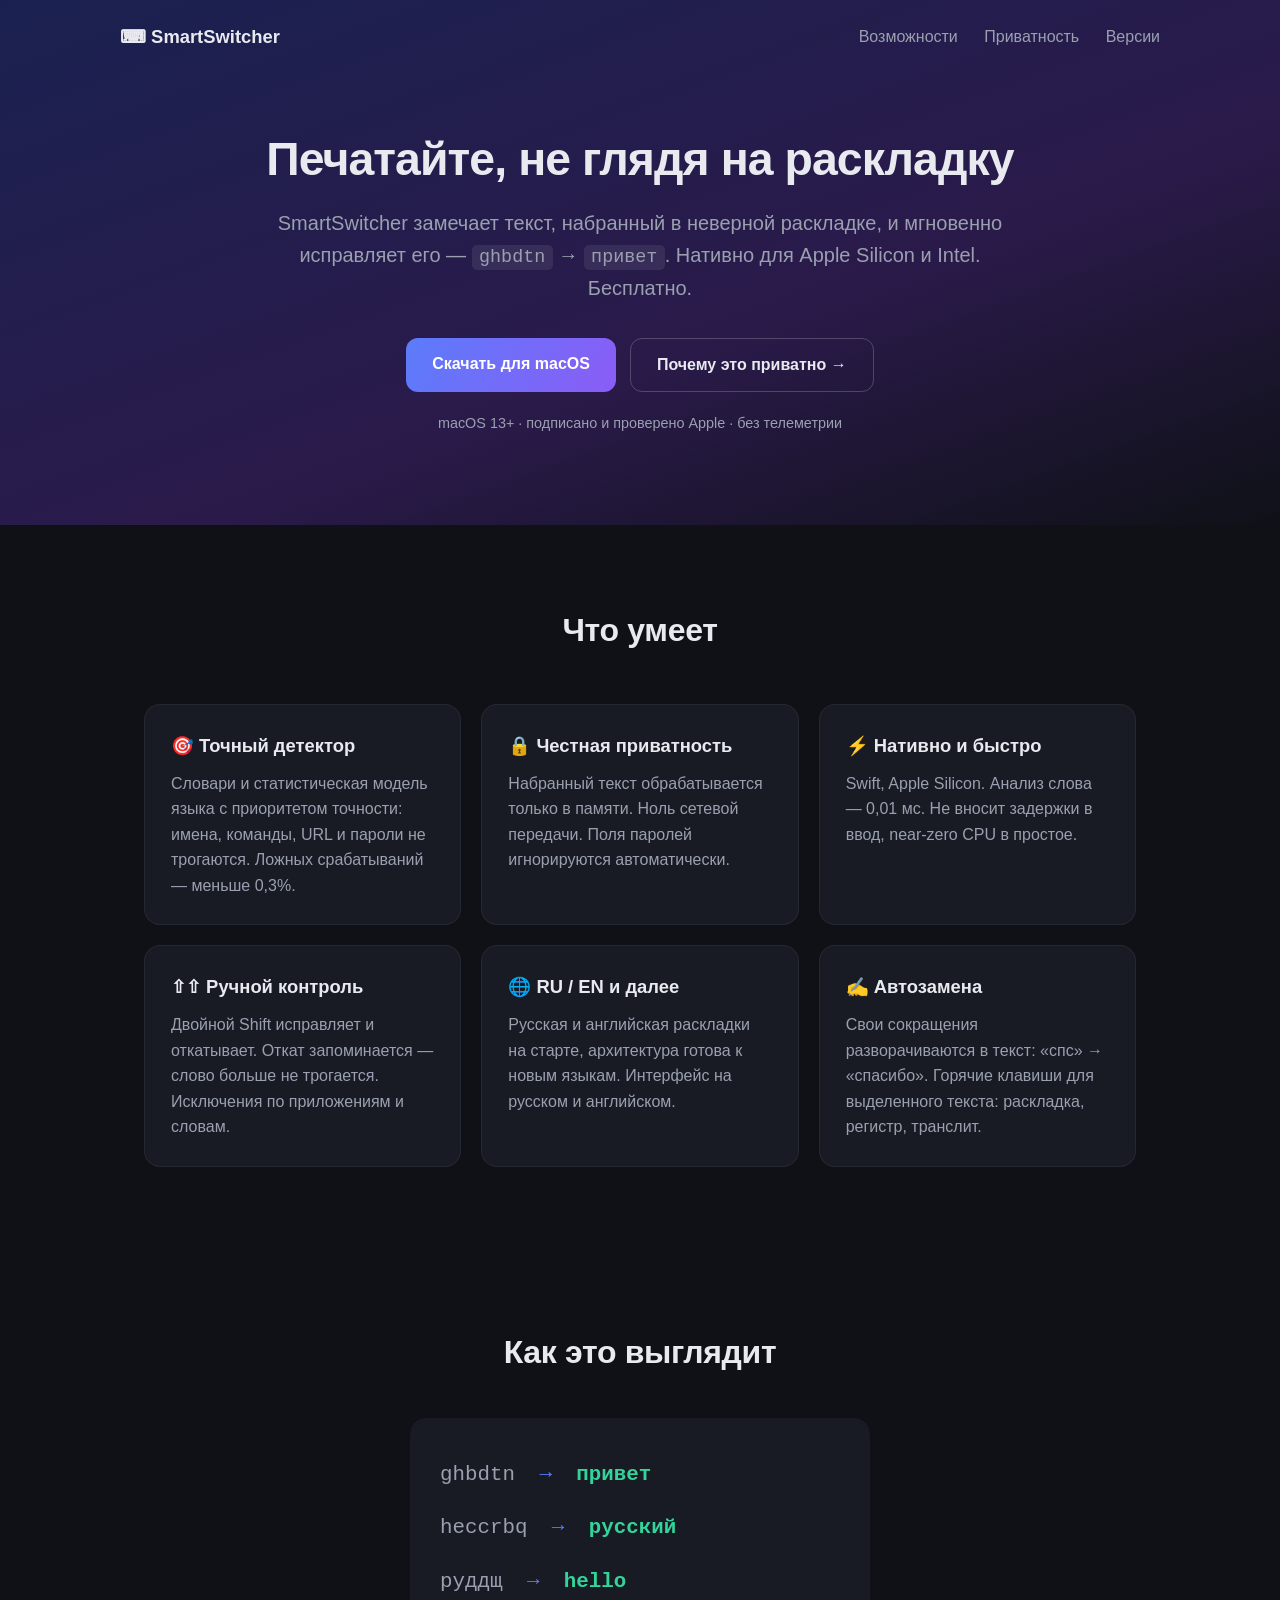
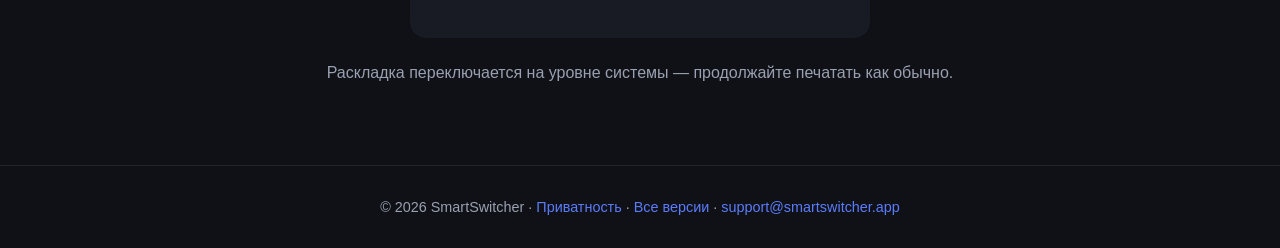
==== index.html @ c591fbb6 "Сайт и описание Co-Authored-By: Claude Opus 5.5 (1M context) <noreply@anthropic.com>" ====
<!DOCTYPE html>
<html lang="ru">
<head>
<meta charset="UTF-8">
<meta name="viewport" content="width=device-width, initial-scale=1.0">
<title>SmartSwitcher — умное переключение раскладки для macOS</title>
<meta name="description" content="Нативный аналог Punto Switcher для macOS. Автоматически исправляет текст в неверной раскладке. Приватность: набранный текст никогда не покидает устройство.">
<link rel="stylesheet" href="style.css">
</head>
<body>
<header class="hero">
  <nav>
    <span class="logo">⌨ SmartSwitcher</span>
    <div class="nav-links">
      <a href="#features">Возможности</a>
      <a href="privacy.html">Приватность</a>
      <a href="https://github.com/SeregaProt/SmartSwitcher-releases/releases">Версии</a>
    </div>
  </nav>
  <div class="hero-content">
    <h1>Печатайте, не глядя на раскладку</h1>
    <p class="lead">SmartSwitcher замечает текст, набранный в неверной раскладке, и мгновенно исправляет его — <code>ghbdtn</code> → <code>привет</code>. Нативно для Apple Silicon и Intel. Бесплатно.</p>
    <div class="cta">
      <a class="btn primary" href="https://github.com/SeregaProt/SmartSwitcher-releases/releases/latest/download/SmartSwitcher.dmg">Скачать для macOS</a>
      <a class="btn ghost" href="privacy.html">Почему это приватно →</a>
    </div>
    <p class="sub">macOS 13+ · подписано и проверено Apple · без телеметрии</p>
  </div>
</header>

<section id="features" class="features">
  <h2>Что умеет</h2>
  <div class="grid">
    <div class="card">
      <h3>🎯 Точный детектор</h3>
      <p>Словари и статистическая модель языка с приоритетом точности: имена, команды, URL и пароли не трогаются. Ложных срабатываний — меньше 0,3%.</p>
    </div>
    <div class="card">
      <h3>🔒 Честная приватность</h3>
      <p>Набранный текст обрабатывается только в памяти. Ноль сетевой передачи. Поля паролей игнорируются автоматически.</p>
    </div>
    <div class="card">
      <h3>⚡ Нативно и быстро</h3>
      <p>Swift, Apple Silicon. Анализ слова — 0,01 мс. Не вносит задержки в ввод, near-zero CPU в простое.</p>
    </div>
    <div class="card">
      <h3>⇧⇧ Ручной контроль</h3>
      <p>Двойной Shift исправляет и откатывает. Откат запоминается — слово больше не трогается. Исключения по приложениям и словам.</p>
    </div>
    <div class="card">
      <h3>🌐 RU / EN и далее</h3>
      <p>Русская и английская раскладки на старте, архитектура готова к новым языкам. Интерфейс на русском и английском.</p>
    </div>
    <div class="card">
      <h3>✍️ Автозамена</h3>
      <p>Свои сокращения разворачиваются в текст: «спс» → «спасибо». Горячие клавиши для выделенного текста: раскладка, регистр, транслит.</p>
    </div>
  </div>
</section>

<section class="demo">
  <h2>Как это выглядит</h2>
  <div class="demo-box">
    <div class="line"><span class="typed">ghbdtn</span> <span class="arrow">→</span> <span class="fixed">привет</span></div>
    <div class="line"><span class="typed">heccrbq</span> <span class="arrow">→</span> <span class="fixed">русский</span></div>
    <div class="line"><span class="typed">руддщ</span> <span class="arrow">→</span> <span class="fixed">hello</span></div>
  </div>
  <p class="muted">Раскладка переключается на уровне системы — продолжайте печатать как обычно.</p>
</section>

<footer>
  <p>© 2026 SmartSwitcher · <a href="privacy.html">Приватность</a> · <a href="https://github.com/SeregaProt/SmartSwitcher-releases/releases">Все версии</a> · <a href="mailto:support@smartswitcher.app">support@smartswitcher.app</a></p>
</footer>
</body>
</html>
---- style.css ----
:root {
  --bg: #0f1117;
  --surface: #181b24;
  --text: #e8eaf0;
  --muted: #9aa0b0;
  --accent: #5b7cfa;
  --accent2: #8b5cf6;
  --ok: #34d399;
}

* { box-sizing: border-box; margin: 0; padding: 0; }

body {
  font-family: -apple-system, BlinkMacSystemFont, "Segoe UI", Roboto, sans-serif;
  background: var(--bg);
  color: var(--text);
  line-height: 1.6;
}

a { color: var(--accent); text-decoration: none; }
a:hover { text-decoration: underline; }
code {
  background: rgba(255,255,255,0.08);
  padding: 0.1em 0.4em;
  border-radius: 5px;
  font-family: "SF Mono", Menlo, monospace;
  font-size: 0.92em;
}

.hero {
  background: linear-gradient(160deg, #1a2150 0%, #2a1a4a 60%, #0f1117 100%);
  padding: 0 24px 90px;
}
.hero.compact { padding-bottom: 50px; }

nav {
  max-width: 1040px;
  margin: 0 auto;
  display: flex;
  justify-content: space-between;
  align-items: center;
  padding: 22px 0;
}
.logo { font-weight: 700; font-size: 1.15rem; color: var(--text); }
.nav-links a { margin-left: 22px; color: var(--muted); }

.hero-content { max-width: 760px; margin: 60px auto 0; text-align: center; }
h1 { font-size: 2.9rem; line-height: 1.15; letter-spacing: -0.02em; }
.lead { font-size: 1.25rem; color: var(--muted); margin-top: 20px; }
.cta { margin-top: 34px; display: flex; gap: 14px; justify-content: center; flex-wrap: wrap; }

.btn {
  display: inline-block;
  padding: 13px 26px;
  border-radius: 12px;
  font-weight: 600;
}
.btn.primary { background: linear-gradient(120deg, var(--accent), var(--accent2)); color: #fff; }
.btn.primary:hover { text-decoration: none; opacity: 0.92; }
.btn.ghost { border: 1px solid rgba(255,255,255,0.2); color: var(--text); }
.btn.ghost:hover { text-decoration: none; background: rgba(255,255,255,0.06); }
.sub { margin-top: 20px; color: var(--muted); font-size: 0.9rem; }

section { max-width: 1040px; margin: 0 auto; padding: 80px 24px; }
h2 { font-size: 2rem; text-align: center; letter-spacing: -0.01em; }

.grid {
  margin-top: 48px;
  display: grid;
  grid-template-columns: repeat(auto-fit, minmax(280px, 1fr));
  gap: 20px;
}
.card {
  background: var(--surface);
  border: 1px solid rgba(255,255,255,0.06);
  border-radius: 16px;
  padding: 26px;
}
.card h3 { font-size: 1.15rem; margin-bottom: 10px; }
.card p { color: var(--muted); }

.demo { text-align: center; }
.demo-box {
  margin: 40px auto 0;
  max-width: 460px;
  background: var(--surface);
  border-radius: 16px;
  padding: 30px;
  font-family: "SF Mono", Menlo, monospace;
  font-size: 1.3rem;
  text-align: left;
}
.demo-box .line { padding: 10px 0; }
.typed { color: var(--muted); }
.arrow { color: var(--accent); margin: 0 12px; }
.fixed { color: var(--ok); font-weight: 600; }
.muted { color: var(--muted); margin-top: 22px; }

.prose { max-width: 760px; }
.prose h2 { text-align: left; margin-top: 40px; margin-bottom: 14px; font-size: 1.5rem; }
.prose ul { margin: 0 0 10px 22px; color: var(--muted); }
.prose li { margin: 8px 0; }
.promises li strong { color: var(--text); }

footer {
  border-top: 1px solid rgba(255,255,255,0.08);
  padding: 30px 24px;
  text-align: center;
  color: var(--muted);
  font-size: 0.9rem;
}

@media (max-width: 600px) {
  h1 { font-size: 2.1rem; }
  .nav-links a { margin-left: 14px; font-size: 0.9rem; }
}
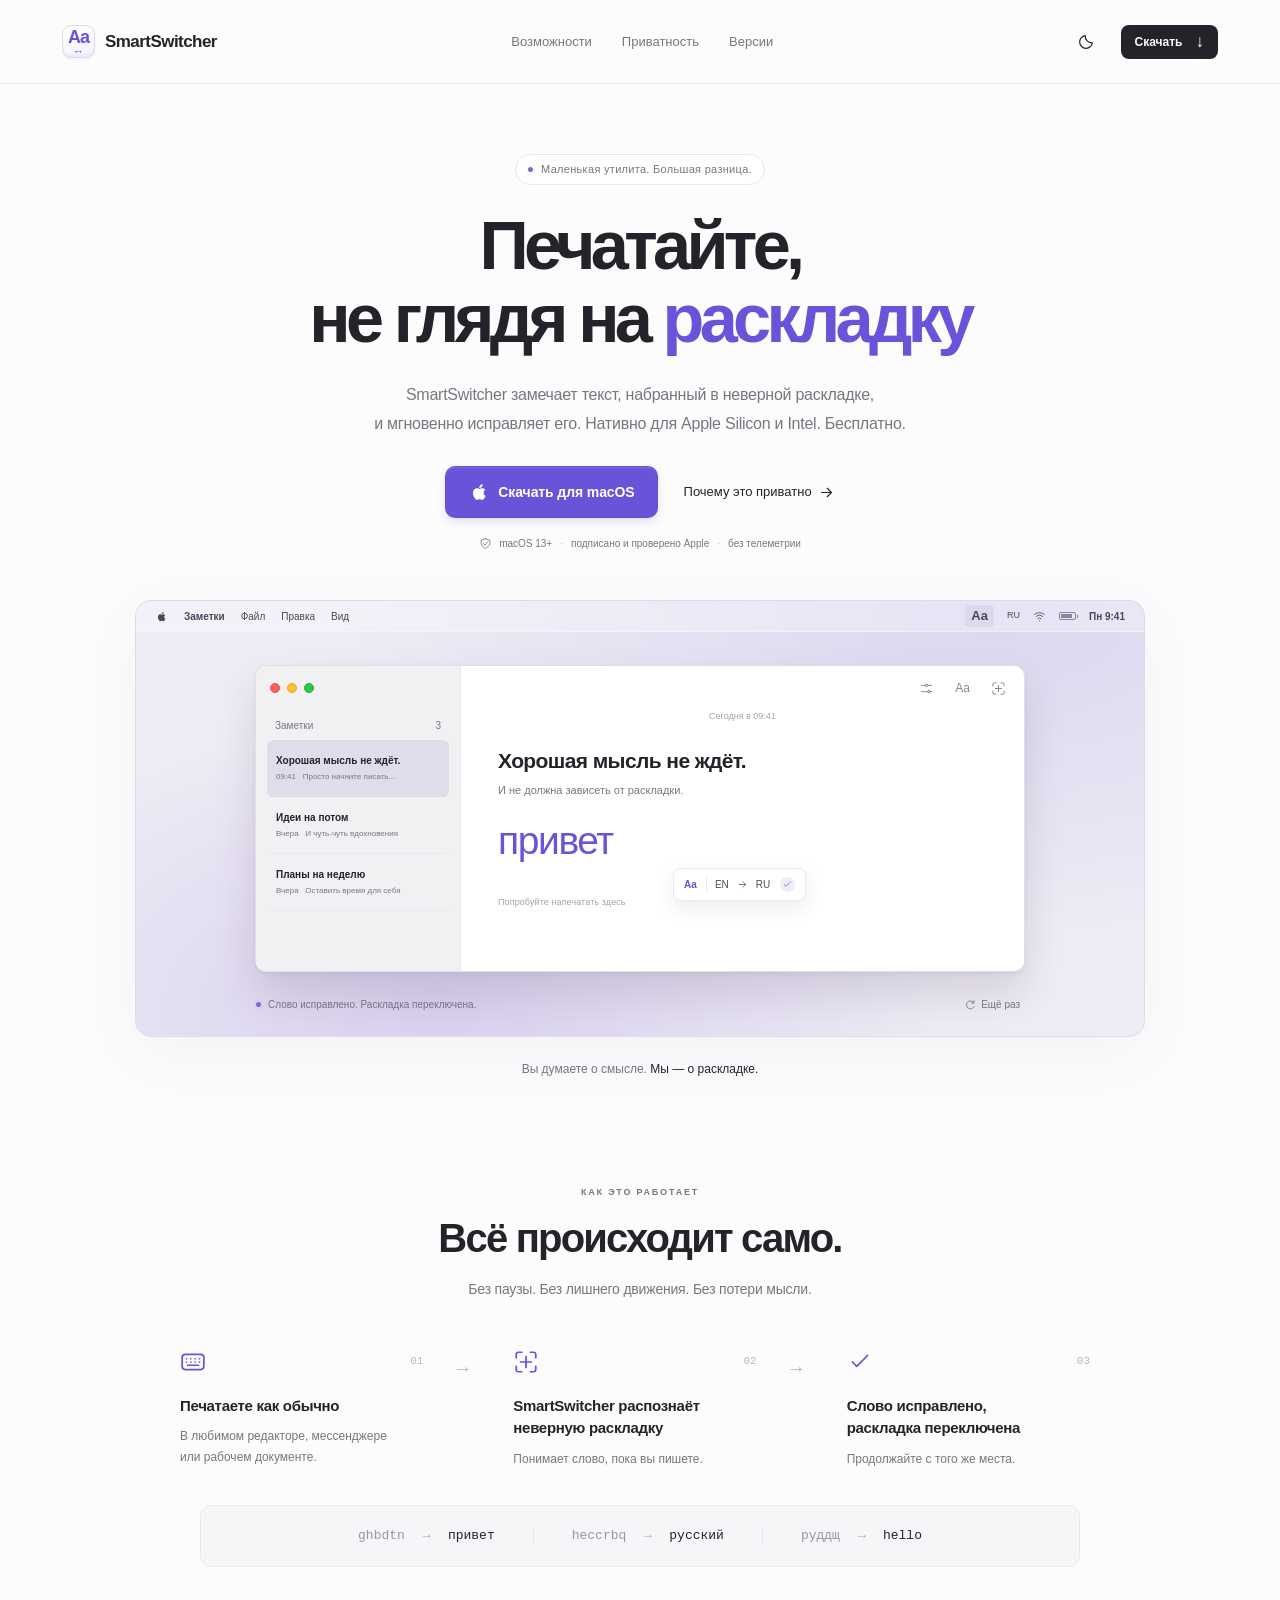
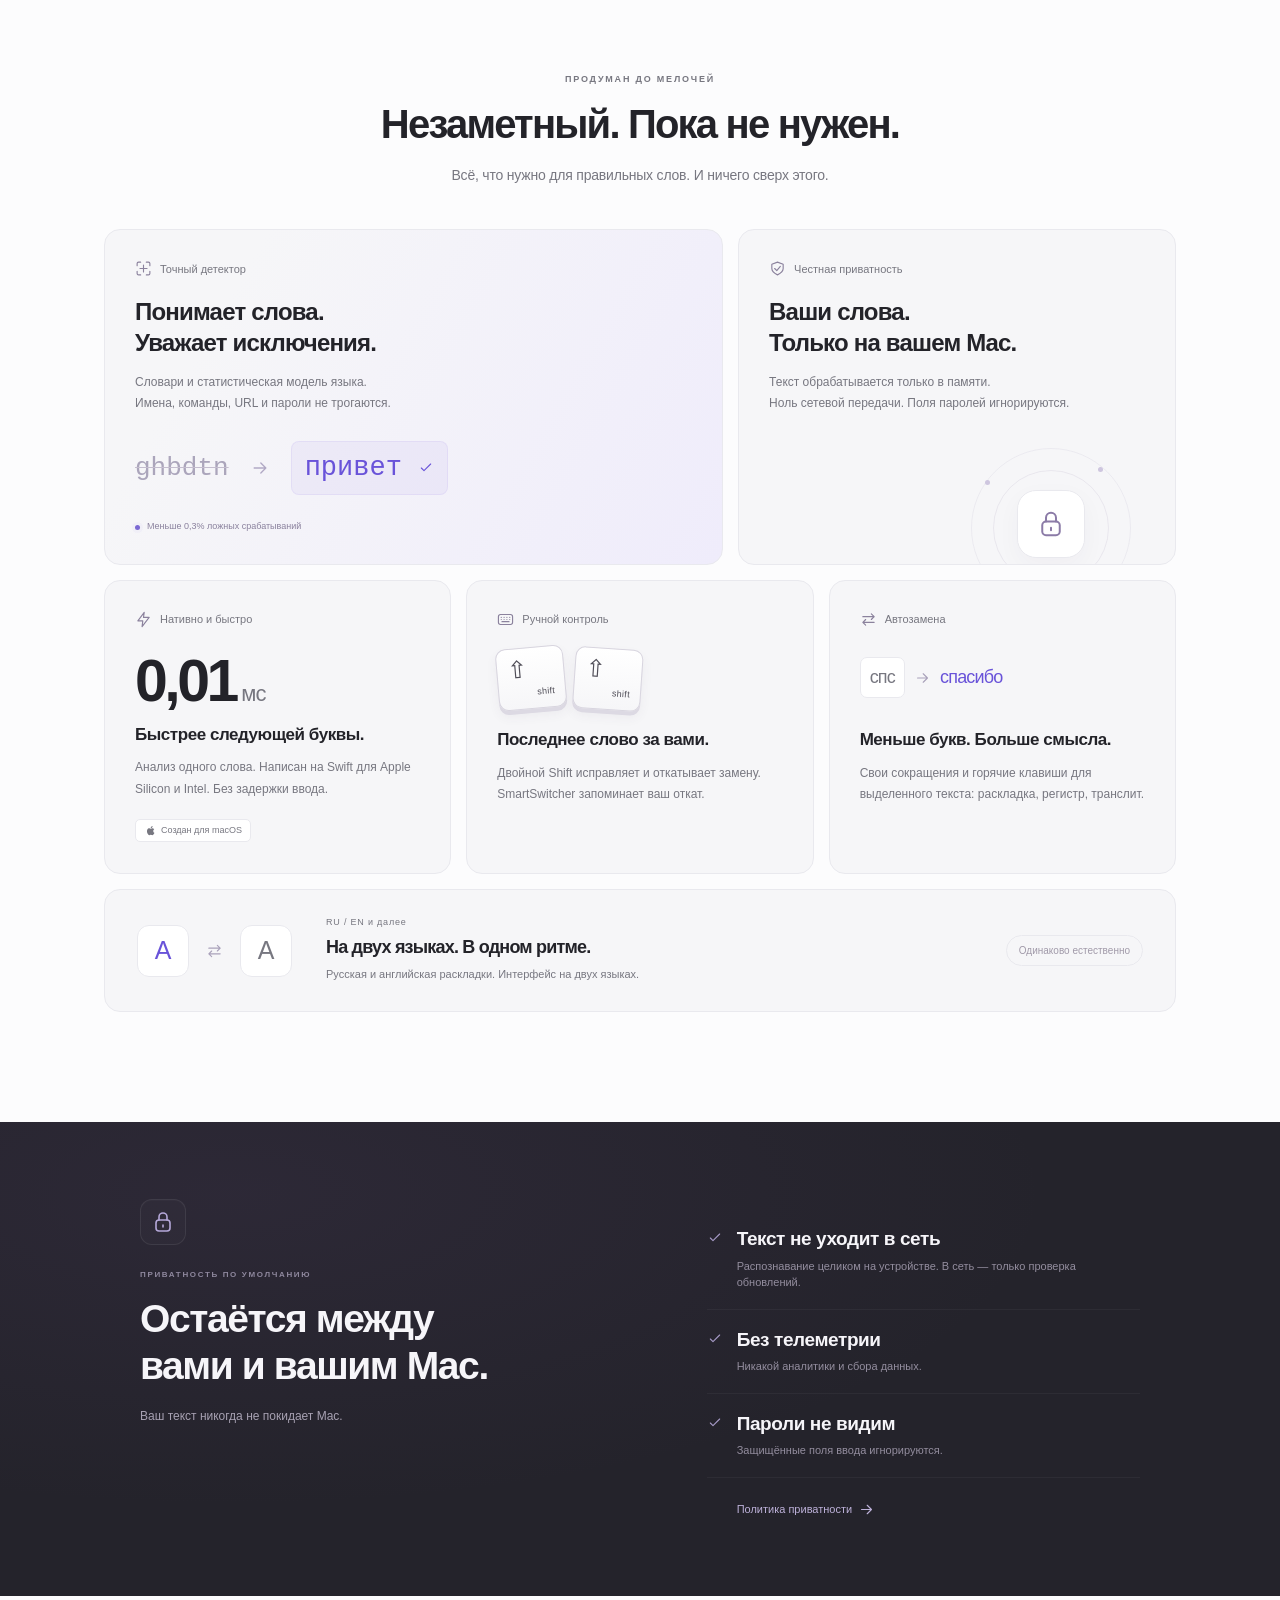
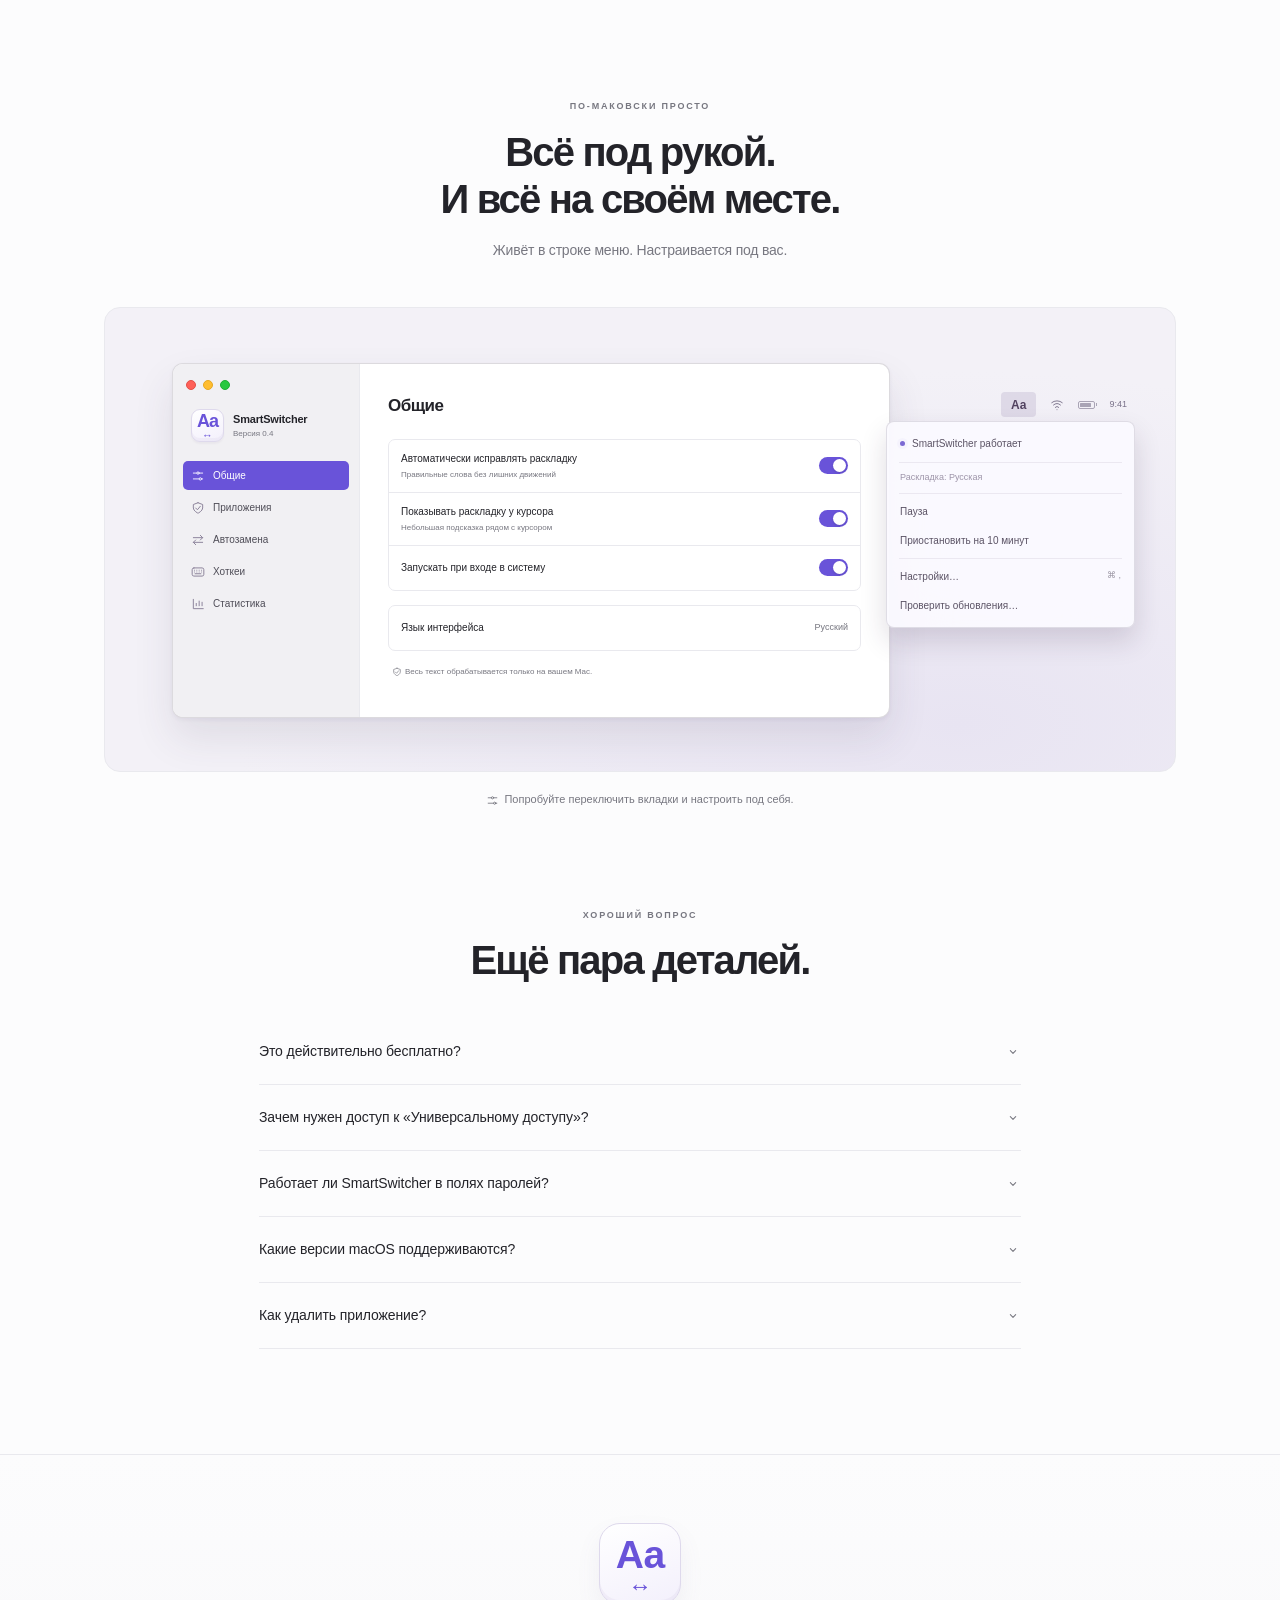
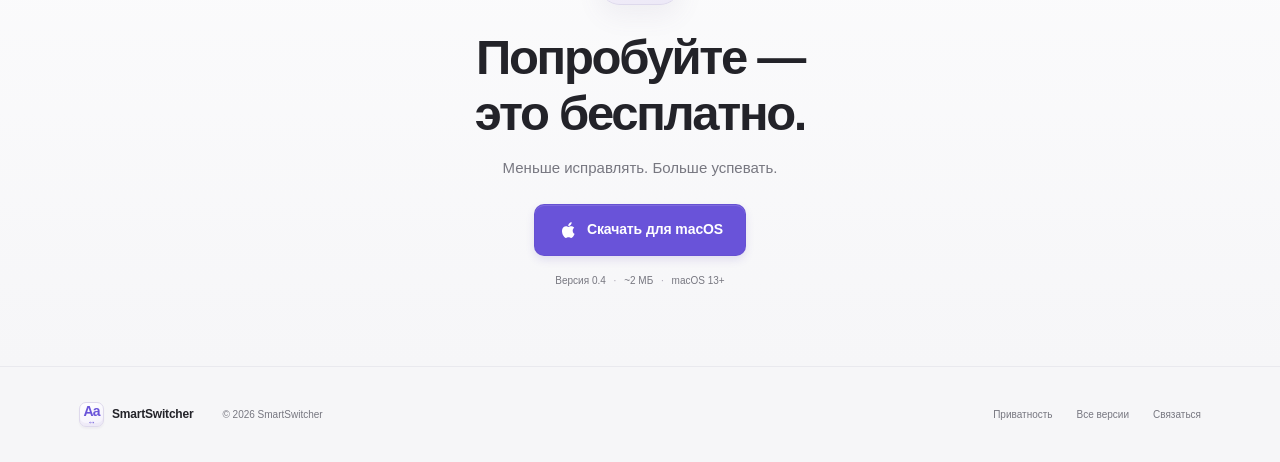
==== commit 19024365: "Новый дизайн сайта (макет Google Stitch) Факты сверены с приложением: разделы настроек, меню, хоткеи" ====
--- a/index.html
+++ b/index.html
@@ -1,75 +1,81 @@
 <!DOCTYPE html>
-<html lang="ru">
+<html lang="ru" data-theme="light">
 <head>
-<meta charset="UTF-8">
-<meta name="viewport" content="width=device-width, initial-scale=1.0">
-<title>SmartSwitcher — умное переключение раскладки для macOS</title>
-<meta name="description" content="Нативный аналог Punto Switcher для macOS. Автоматически исправляет текст в неверной раскладке. Приватность: набранный текст никогда не покидает устройство.">
-<link rel="stylesheet" href="style.css">
+  <meta charset="UTF-8"><meta name="viewport" content="width=device-width, initial-scale=1">
+  <meta name="theme-color" content="#fafafa"><meta name="description" content="SmartSwitcher исправляет текст, набранный в неверной раскладке. Нативно для macOS. Бесплатно, приватно и без телеметрии.">
+  <title>SmartSwitcher — печатайте, не глядя на раскладку</title>
+  <link rel="icon" href="icon.svg" type="image/svg+xml"><link rel="stylesheet" href="styles.css">
+  <script>try{document.documentElement.dataset.theme=localStorage.getItem('ss-theme')||(matchMedia('(prefers-color-scheme: dark)').matches?'dark':'light')}catch(e){}</script>
 </head>
 <body>
-<header class="hero">
-  <nav>
-    <span class="logo">⌨ SmartSwitcher</span>
-    <div class="nav-links">
-      <a href="#features">Возможности</a>
-      <a href="privacy.html">Приватность</a>
-      <a href="https://github.com/SeregaProt/SmartSwitcher-releases/releases">Версии</a>
-    </div>
-  </nav>
-  <div class="hero-content">
-    <h1>Печатайте, не глядя на раскладку</h1>
-    <p class="lead">SmartSwitcher замечает текст, набранный в неверной раскладке, и мгновенно исправляет его — <code>ghbdtn</code> → <code>привет</code>. Нативно для Apple Silicon и Intel. Бесплатно.</p>
-    <div class="cta">
-      <a class="btn primary" href="https://github.com/SeregaProt/SmartSwitcher-releases/releases/latest/download/SmartSwitcher.dmg">Скачать для macOS</a>
-      <a class="btn ghost" href="privacy.html">Почему это приватно →</a>
-    </div>
-    <p class="sub">macOS 13+ · подписано и проверено Apple · без телеметрии</p>
+<svg class="symbols" xmlns="http://www.w3.org/2000/svg" aria-hidden="true"><defs>
+<symbol id="i-arrow" viewBox="0 0 24 24"><path d="M5 12h14m-6-6 6 6-6 6"/></symbol>
+<symbol id="i-check" viewBox="0 0 24 24"><path d="m5 12 4 4L19 6"/></symbol>
+<symbol id="i-lock" viewBox="0 0 24 24"><rect x="5" y="10" width="14" height="11" rx="3"/><path d="M8 10V7a4 4 0 0 1 8 0v3m-4 5v2"/></symbol>
+<symbol id="i-shield" viewBox="0 0 24 24"><path d="m12 3 8 3v6c0 5-8 9-8 9S4 17 4 12V6l8-3Z"/><path d="m8 12 3 3 5-6"/></symbol>
+<symbol id="i-bolt" viewBox="0 0 24 24"><path d="m13 2-9 12h7l-1 8 10-13h-8l1-7Z"/></symbol>
+<symbol id="i-keyboard" viewBox="0 0 24 24"><rect x="2" y="5" width="20" height="14" rx="3"/><path d="M6 9h.01M10 9h.01M14 9h.01M18 9h.01M6 12h.01M10 12h.01M14 12h.01M18 12h.01M7 15h10"/></symbol>
+<symbol id="i-scan" viewBox="0 0 24 24"><path d="M8 3H5a2 2 0 0 0-2 2v3m13-5h3a2 2 0 0 1 2 2v3M3 16v3a2 2 0 0 0 2 2h3m13-5v3a2 2 0 0 1-2 2h-3M7 12h10m-5-5v10"/></symbol>
+<symbol id="i-swap" viewBox="0 0 24 24"><path d="M4 8h16m-4-4 4 4-4 4M20 16H4m4-4-4 4 4 4"/></symbol>
+<symbol id="i-sliders" viewBox="0 0 24 24"><path d="M4 7h6m4 0h6M4 17h10m4 0h2"/><circle cx="12" cy="7" r="2"/><circle cx="16" cy="17" r="2"/></symbol>
+<symbol id="i-chart" viewBox="0 0 24 24"><path d="M4 4v16h17M9 15v-4m5 4V7m5 8v-6"/></symbol>
+<symbol id="i-moon" viewBox="0 0 24 24"><path d="M20.5 13A8.5 8.5 0 0 1 11 3.5 8.5 8.5 0 1 0 20.5 13Z"/></symbol>
+<symbol id="i-sun" viewBox="0 0 24 24"><circle cx="12" cy="12" r="4"/><path d="M12 2v2m0 16v2M2 12h2m16 0h2M5 5l1.5 1.5m11 11L19 19M5 19l1.5-1.5m11-11L19 5"/></symbol>
+<symbol id="i-refresh" viewBox="0 0 24 24"><path d="M20 8a8 8 0 1 0 .4 7M20 3v5h-5"/></symbol>
+<symbol id="i-apple" viewBox="0 0 24 24"><path fill="currentColor" stroke="none" d="M17.1 12.7c0-2 1.6-3 1.7-3.1-1-1.5-2.6-1.7-3.2-1.7-1.3-.1-2.5.8-3.2.8-.6 0-1.6-.8-2.7-.8-1.4 0-2.8.9-3.5 2.1-1.5 2.6-.4 6.5 1 8.6.7 1 1.5 2.1 2.6 2 1-.1 1.5-.7 2.8-.7s1.7.7 2.8.7c1.2 0 1.9-1 2.6-2 .8-1.2 1.2-2.4 1.2-2.5-.1 0-2.1-.8-2.1-3.4ZM15 6.5c.6-.8 1.1-1.8 1-2.9-.9 0-2.1.6-2.7 1.3-.6.6-1.1 1.7-1 2.7 1 .1 2-.5 2.7-1.1Z"/></symbol>
+<symbol id="i-chevron" viewBox="0 0 24 24"><path d="m8 10 4 4 4-4"/></symbol>
+<symbol id="i-close" viewBox="0 0 24 24"><path d="m6 6 12 12M6 18 18 6"/></symbol>
+<symbol id="i-wifi" viewBox="0 0 24 24"><path d="M3 8a14 14 0 0 1 18 0M6 12a9 9 0 0 1 12 0m-9 4a4 4 0 0 1 6 0m-3 4h.01"/></symbol>
+</defs></svg>
+<header class="header"><div class="nav-wrap">
+  <a class="brand" href="#" aria-label="SmartSwitcher — в начало"><span class="app-icon small">Аа<span>↔</span></span><span>SmartSwitcher</span></a>
+  <nav aria-label="Основная навигация"><a href="#features">Возможности</a><a href="#privacy">Приватность</a><a href="https://github.com/SeregaProt/SmartSwitcher-releases/releases">Версии</a></nav>
+  <div class="nav-actions"><button class="theme-toggle icon-button" aria-label="Включить тёмную тему" title="Сменить тему"><svg class="icon moon"><use href="#i-moon"/></svg><svg class="icon sun"><use href="#i-sun"/></svg></button><a class="button small-button" href="https://github.com/SeregaProt/SmartSwitcher-releases/releases/latest/download/SmartSwitcher.dmg">Скачать<span class="download-arrow">↓</span></a></div>
+</div></header>
+<main>
+<section class="hero" aria-labelledby="hero-title">
+  <div class="hero-copy"><div class="eyebrow"><span class="status-dot"></span> Маленькая утилита. Большая разница.</div>
+  <h1 id="hero-title">Печатайте,<br>не глядя на <span>раскладку</span></h1>
+  <p class="hero-description">SmartSwitcher замечает текст, набранный в неверной раскладке,<br class="desktop-break"> и мгновенно исправляет его. Нативно для Apple Silicon и Intel. Бесплатно.</p>
+  <div class="hero-actions"><a class="button primary" href="https://github.com/SeregaProt/SmartSwitcher-releases/releases/latest/download/SmartSwitcher.dmg"><svg class="icon apple"><use href="#i-apple"/></svg>Скачать для macOS</a><a class="quiet-link" href="#privacy">Почему это приватно <svg class="icon"><use href="#i-arrow"/></svg></a></div>
+  <p class="trust"><svg class="icon"><use href="#i-shield"/></svg>macOS 13+ <span>·</span> подписано и проверено Apple <span>·</span> без телеметрии</p></div>
+  <div class="hero-demo">
+    <div class="desktop-bar"><div class="desktop-bar-left"><svg class="icon"><use href="#i-apple"/></svg><b>Заметки</b><span>Файл</span><span>Правка</span><span>Вид</span></div><div class="desktop-bar-right"><span class="menu-app">Аа</span><span class="layout-code">RU</span><svg class="icon"><use href="#i-wifi"/></svg><span class="battery"></span><b>Пн 9:41</b></div></div>
+    <div class="notes-window"><aside class="notes-sidebar"><div class="traffic-lights"><i></i><i></i><i></i></div><div class="notes-folder">Заметки <span>3</span></div><div class="note-preview active"><b>Хорошая мысль не ждёт.</b><span>09:41 &nbsp; Просто начните писать...</span></div><div class="note-preview"><b>Идеи на потом</b><span>Вчера &nbsp; И чуть-чуть вдохновения</span></div><div class="note-preview"><b>Планы на неделю</b><span>Вчера &nbsp; Оставить время для себя</span></div></aside>
+    <div class="notes-main"><div class="notes-toolbar"><svg class="icon"><use href="#i-sliders"/></svg><span>Аа</span><svg class="icon"><use href="#i-scan"/></svg></div><div class="note-date">Сегодня в 09:41</div><div class="note-content"><h3>Хорошая мысль не ждёт.</h3><p>И не должна зависеть от раскладки.</p><div class="typing-area"><input id="demo-input" type="text" value="ghbdtn" aria-label="Попробуйте набрать ghbdtn" spellcheck="false" autocomplete="off" autocapitalize="off"><span class="demo-hud"><span class="hud-app">Аа</span><span id="hud-from">EN</span><svg class="icon"><use href="#i-arrow"/></svg><span id="hud-to">RU</span><span class="hud-check"><svg class="icon"><use href="#i-check"/></svg></span></span></div><span class="input-hint">Попробуйте напечатать здесь</span></div></div></div>
+    <div class="demo-caption"><span><span class="status-dot"></span><span id="demo-status" aria-live="polite">SmartSwitcher замечает неверную раскладку</span></span><button id="replay" class="replay" aria-label="Повторить анимацию"><svg class="icon"><use href="#i-refresh"/></svg>Ещё раз</button></div>
   </div>
-</header>
-
-<section id="features" class="features">
-  <h2>Что умеет</h2>
-  <div class="grid">
-    <div class="card">
-      <h3>🎯 Точный детектор</h3>
-      <p>Словари и статистическая модель языка с приоритетом точности: имена, команды, URL и пароли не трогаются. Ложных срабатываний — меньше 0,3%.</p>
-    </div>
-    <div class="card">
-      <h3>🔒 Честная приватность</h3>
-      <p>Набранный текст обрабатывается только в памяти. Ноль сетевой передачи. Поля паролей игнорируются автоматически.</p>
-    </div>
-    <div class="card">
-      <h3>⚡ Нативно и быстро</h3>
-      <p>Swift, Apple Silicon. Анализ слова — 0,01 мс. Не вносит задержки в ввод, near-zero CPU в простое.</p>
-    </div>
-    <div class="card">
-      <h3>⇧⇧ Ручной контроль</h3>
-      <p>Двойной Shift исправляет и откатывает. Откат запоминается — слово больше не трогается. Исключения по приложениям и словам.</p>
-    </div>
-    <div class="card">
-      <h3>🌐 RU / EN и далее</h3>
-      <p>Русская и английская раскладки на старте, архитектура готова к новым языкам. Интерфейс на русском и английском.</p>
-    </div>
-    <div class="card">
-      <h3>✍️ Автозамена</h3>
-      <p>Свои сокращения разворачиваются в текст: «спс» → «спасибо». Горячие клавиши для выделенного текста: раскладка, регистр, транслит.</p>
-    </div>
+  <div class="hero-footnote">Вы думаете о смысле. <span>Мы — о раскладке.</span></div>
+</section>
+<section class="how section-wrap" id="how"><div class="section-heading"><span class="section-kicker">КАК ЭТО РАБОТАЕТ</span><h2>Всё происходит само.</h2><p>Без паузы. Без лишнего движения. Без потери мысли.</p></div>
+  <div class="steps"><article><span class="step-number">01</span><svg class="icon step-icon"><use href="#i-keyboard"/></svg><h3>Печатаете как обычно</h3><p>В любимом редакторе, мессенджере <br>или рабочем документе.</p></article><span class="step-arrow">→</span><article><span class="step-number">02</span><svg class="icon step-icon"><use href="#i-scan"/></svg><h3>SmartSwitcher распознаёт <br>неверную раскладку</h3><p>Понимает слово, пока вы пишете.</p></article><span class="step-arrow">→</span><article><span class="step-number">03</span><svg class="icon step-icon"><use href="#i-check"/></svg><h3>Слово исправлено, <br>раскладка переключена</h3><p>Продолжайте с того же места.</p></article></div>
+  <div class="example-strip"><button data-example="ghbdtn"><code>ghbdtn</code><span>→</span><code>привет</code></button><i></i><button data-example="heccrbq"><code>heccrbq</code><span>→</span><code>русский</code></button><i></i><button data-example="руддщ"><code>руддщ</code><span>→</span><code>hello</code></button></div>
+</section>
+<section class="features section-wrap" id="features"><div class="section-heading"><span class="section-kicker">ПРОДУМАН ДО МЕЛОЧЕЙ</span><h2>Незаметный. Пока не нужен.</h2><p>Всё, что нужно для правильных слов. И ничего сверх этого.</p></div>
+  <div class="bento">
+  <article class="feature-card detector"><div class="feature-label"><svg class="icon"><use href="#i-scan"/></svg>Точный детектор</div><h3>Понимает слова.<br>Уважает исключения.</h3><p>Словари и статистическая модель языка.<br>Имена, команды, URL и пароли не трогаются.</p><div class="detect-visual"><span class="detected-word">ghbdtn</span><svg class="icon"><use href="#i-arrow"/></svg><span class="correct-word">привет <svg class="icon"><use href="#i-check"/></svg></span></div><div class="card-foot"><span class="status-dot"></span>Меньше 0,3% ложных срабатываний</div></article>
+  <article class="feature-card private-card"><div class="feature-label"><svg class="icon"><use href="#i-shield"/></svg>Честная приватность</div><h3>Ваши слова.<br>Только на вашем Mac.</h3><p>Текст обрабатывается только в памяти.<br>Ноль сетевой передачи. Поля паролей игнорируются.</p><div class="privacy-orbit"><div><svg class="icon"><use href="#i-lock"/></svg></div><span class="orbit-dot one"></span><span class="orbit-dot two"></span></div></article>
+  <article class="feature-card speed-card"><div class="feature-label"><svg class="icon"><use href="#i-bolt"/></svg>Нативно и быстро</div><div class="speed-value">0,01<span> мс</span></div><h3>Быстрее следующей буквы.</h3><p>Анализ одного слова. Написан на Swift для Apple Silicon и Intel. Без задержки ввода.</p><div class="chip"><svg class="icon"><use href="#i-apple"/></svg>Создан для macOS</div></article>
+  <article class="feature-card manual-card"><div class="feature-label"><svg class="icon"><use href="#i-keyboard"/></svg>Ручной контроль</div><div class="shift-keys"><kbd>⇧<span>shift</span></kbd><kbd>⇧<span>shift</span></kbd></div><h3>Последнее слово за вами.</h3><p>Двойной Shift исправляет и откатывает замену. SmartSwitcher запоминает ваш откат.</p></article>
+  <article class="feature-card replace-card"><div class="feature-label"><svg class="icon"><use href="#i-swap"/></svg>Автозамена</div><div class="replacement"><span>спс</span><svg class="icon"><use href="#i-arrow"/></svg><b>спасибо</b></div><h3>Меньше букв. Больше смысла.</h3><p>Свои сокращения и горячие клавиши для выделенного текста: раскладка, регистр, транслит.</p></article>
+  <article class="feature-card language-card"><div class="language-keys"><span>А</span><svg class="icon"><use href="#i-swap"/></svg><span>A</span></div><div><div class="feature-label">RU / EN и далее</div><h3>На двух языках. В одном ритме.</h3><p>Русская и английская раскладки. Интерфейс на двух языках.</p></div><span class="language-note">Одинаково естественно</span></article>
   </div>
 </section>
-
-<section class="demo">
-  <h2>Как это выглядит</h2>
-  <div class="demo-box">
-    <div class="line"><span class="typed">ghbdtn</span> <span class="arrow">→</span> <span class="fixed">привет</span></div>
-    <div class="line"><span class="typed">heccrbq</span> <span class="arrow">→</span> <span class="fixed">русский</span></div>
-    <div class="line"><span class="typed">руддщ</span> <span class="arrow">→</span> <span class="fixed">hello</span></div>
-  </div>
-  <p class="muted">Раскладка переключается на уровне системы — продолжайте печатать как обычно.</p>
+<section class="privacy-section" id="privacy"><div class="privacy-inner"><div class="privacy-heading"><span class="large-lock"><svg class="icon"><use href="#i-lock"/></svg></span><span class="section-kicker">ПРИВАТНОСТЬ ПО УМОЛЧАНИЮ</span><h2>Остаётся между<br>вами и вашим Mac.</h2><p>Ваш текст никогда не покидает Mac.</p></div><div class="privacy-promises"><article><svg class="icon"><use href="#i-check"/></svg><div><h3>Текст не уходит в сеть</h3><p>Распознавание целиком на устройстве. В сеть — только проверка обновлений.</p></div></article><article><svg class="icon"><use href="#i-check"/></svg><div><h3>Без телеметрии</h3><p>Никакой аналитики и сбора данных.</p></div></article><article><svg class="icon"><use href="#i-check"/></svg><div><h3>Пароли не видим</h3><p>Защищённые поля ввода игнорируются.</p></div></article><a class="quiet-link" href="privacy.html">Политика приватности <svg class="icon"><use href="#i-arrow"/></svg></a></div></div></section>
+<section class="settings-section section-wrap" id="settings"><div class="section-heading"><span class="section-kicker">ПО-МАКОВСКИ ПРОСТО</span><h2>Всё под рукой.<br>И всё на своём месте.</h2><p>Живёт в строке меню. Настраивается под вас.</p></div>
+  <div class="settings-stage"><div class="settings-window"><aside class="settings-sidebar"><div class="traffic-lights"><i></i><i></i><i></i></div><div class="settings-brand"><span class="app-icon small">Аа<span>↔</span></span><b>SmartSwitcher</b><small>Версия 0.4</small></div><div class="settings-tabs" role="tablist" aria-label="Разделы настроек" aria-orientation="vertical"><button class="active" role="tab" id="tab-general" aria-controls="settings-panel" aria-selected="true" data-tab="general"><svg class="icon"><use href="#i-sliders"/></svg>Общие</button><button role="tab" id="tab-exclusions" aria-controls="settings-panel" aria-selected="false" data-tab="exclusions"><svg class="icon"><use href="#i-shield"/></svg>Приложения</button><button role="tab" id="tab-replacements" aria-controls="settings-panel" aria-selected="false" data-tab="replacements"><svg class="icon"><use href="#i-swap"/></svg>Автозамена</button><button role="tab" id="tab-shortcuts" aria-controls="settings-panel" aria-selected="false" data-tab="shortcuts"><svg class="icon"><use href="#i-keyboard"/></svg>Хоткеи</button><button role="tab" id="tab-statistics" aria-controls="settings-panel" aria-selected="false" data-tab="statistics"><svg class="icon"><use href="#i-chart"/></svg>Статистика</button></div></aside><div class="settings-panel" id="settings-panel" role="tabpanel" aria-labelledby="tab-general"></div></div>
+    <div class="menubar-preview"><div class="mini-menubar"><button id="menu-toggle" class="selected" aria-expanded="true" aria-controls="app-menu" aria-label="Показать или скрыть меню SmartSwitcher">Аа</button><svg class="icon"><use href="#i-wifi"/></svg><span class="battery"></span><span>9:41</span></div><div class="app-menu" id="app-menu"><div class="menu-title"><span class="status-dot"></span><b>SmartSwitcher работает</b></div><div class="menu-separator"></div><div class="menu-muted">Раскладка: Русская</div><div class="menu-separator"></div><button id="pause-app"><span>Пауза</span></button><button id="pause-10"><span>Приостановить на 10 минут</span></button><div class="menu-separator"></div><button id="show-settings"><span>Настройки…</span><span class="shortcut">⌘ ,</span></button><button id="check-updates"><span>Проверить обновления…</span></button></div></div>
+  </div><p class="settings-caption"><svg class="icon"><use href="#i-sliders"/></svg>Попробуйте переключить вкладки и настроить под себя.</p>
 </section>
-
-<footer>
-  <p>© 2026 SmartSwitcher · <a href="privacy.html">Приватность</a> · <a href="https://github.com/SeregaProt/SmartSwitcher-releases/releases">Все версии</a> · <a href="mailto:support@smartswitcher.app">support@smartswitcher.app</a></p>
-</footer>
-</body>
-</html>
+<section class="faq section-wrap" id="faq"><div class="section-heading"><span class="section-kicker">ХОРОШИЙ ВОПРОС</span><h2>Ещё пара деталей.</h2></div><div class="faq-list">
+<details><summary>Это действительно бесплатно?<svg class="icon"><use href="#i-chevron"/></svg></summary><p>Да. Сейчас все возможности SmartSwitcher бесплатны — без регистрации, рекламы и пробного периода.</p></details>
+<details><summary>Зачем нужен доступ к «Универсальному доступу»?<svg class="icon"><use href="#i-chevron"/></svg></summary><p>Он позволяет SmartSwitcher распознавать введённое слово и заменять его в других приложениях. Доступ включается в «Системных настройках» → «Конфиденциальность и безопасность» → «Универсальный доступ». Обработка текста остаётся на вашем Mac.</p></details>
+<details><summary>Работает ли SmartSwitcher в полях паролей?<svg class="icon"><use href="#i-chevron"/></svg></summary><p>Нет. Защищённые поля паролей игнорируются: SmartSwitcher не анализирует и не исправляет текст в них.</p></details>
+<details><summary>Какие версии macOS поддерживаются?<svg class="icon"><use href="#i-chevron"/></svg></summary><p>macOS 13 Ventura и новее. Приложение работает нативно на Mac с Apple Silicon и процессорами Intel.</p></details>
+<details><summary>Как удалить приложение?<svg class="icon"><use href="#i-chevron"/></svg></summary><p>Завершите SmartSwitcher через его меню в строке меню, затем переместите приложение из папки «Программы» в Корзину. Разрешение можно отключить в разделе «Универсальный доступ» системных настроек.</p></details>
+</div></section>
+<section class="final-cta"><span class="app-icon large">Аа<span>↔</span></span><h2>Попробуйте —<br>это бесплатно.</h2><p>Меньше исправлять. Больше успевать.</p><a class="button primary" href="https://github.com/SeregaProt/SmartSwitcher-releases/releases/latest/download/SmartSwitcher.dmg"><svg class="icon apple"><use href="#i-apple"/></svg>Скачать для macOS</a><span class="version-note">Версия 0.4 <span>·</span> ~2 МБ <span>·</span> macOS 13+</span></section>
+</main>
+<footer><div class="footer-inner"><a href="#" class="brand"><span class="app-icon small">Аа<span>↔</span></span><span>SmartSwitcher</span></a><span class="copyright">© 2026 SmartSwitcher</span><div class="footer-links"><a href="privacy.html">Приватность</a><a href="https://github.com/SeregaProt/SmartSwitcher-releases/releases">Все версии</a><a href="https://github.com/SeregaProt/SmartSwitcher-releases/issues">Связаться</a></div></div></footer>
+<script src="app.js"></script>
+</body></html>
--- a/styles.css
+++ b/styles.css
@@ -0,0 +1,14 @@
+@font-face{font-family:Inter;src:local('Inter');font-display:swap}
+:root{--bg:#fcfcfd;--surface:#fff;--surface-soft:#f6f6f8;--text:#232329;--muted:#777780;--line:#e9e9ee;--accent:#6953d9;--accent-soft:#efecfb;--shadow:0 24px 70px #29224912;--window:#fff;--sidebar:#f1f0f3;--ui-text:#4f4d57;color-scheme:light}
+*{box-sizing:border-box}html{scroll-behavior:smooth;scroll-padding-top:90px}body{margin:0;background:var(--bg);color:var(--text);font-family:Inter,-apple-system,BlinkMacSystemFont,'Segoe UI',Arial,sans-serif;-webkit-font-smoothing:antialiased;font-size:15px;line-height:1.5;overflow-x:hidden}button,input{font:inherit}button,a{-webkit-tap-highlight-color:transparent}button{cursor:pointer}a{color:inherit;text-decoration:none}button{color:inherit}button:focus-visible,a:focus-visible,input:focus-visible,summary:focus-visible{outline:3px solid #9e90e9;outline-offset:5px}button{border:0;background:none}h1,h2,h3,p{margin:0}h1,h2,h3{font-weight:600}button,input{border-radius:0}.symbols{position:absolute;width:0;height:0;overflow:hidden}.icon{width:20px;height:20px;fill:none;stroke:currentColor;stroke-width:1.6;stroke-linecap:round;stroke-linejoin:round;flex-shrink:0;vertical-align:middle}.icon-button{display:grid;place-items:center;width:36px;height:36px;border-radius:9px}.icon-button:hover{background:var(--surface-soft)}.section-wrap{max-width:1120px;margin:0 auto;padding-left:24px;padding-right:24px}.header{height:84px;border-bottom:1px solid var(--line);background:var(--bg)}.nav-wrap{max-width:1220px;height:100%;padding:0 32px;display:flex;align-items:center;justify-content:space-between;margin:auto}.brand{display:flex;gap:10px;align-items:center;font-size:17px;font-weight:650;letter-spacing:-.55px}.app-icon{display:inline-flex;flex-direction:column;align-items:center;justify-content:center;background:linear-gradient(160deg,#fff,#f3f0fc);border:1px solid #ded9ec;box-shadow:0 2px 2px #37214d0a,inset 0 -3px 0 #ccc6de30;color:#6953d9;line-height:1;font-weight:600;letter-spacing:-1px;flex-shrink:0}.app-icon span{font-size:.6em;letter-spacing:0;line-height:1.1}.app-icon.small{width:33px;height:33px;border-radius:9px;font-size:18px;padding-top:3px}.app-icon.large{width:82px;height:82px;border-radius:21px;font-size:39px;padding-top:6px;box-shadow:0 12px 25px #73619014,inset 0 -4px 0 #ccc6de30}.header nav{display:flex;gap:30px;font-size:13px;color:var(--muted);align-items:center}.text-button{padding:0;font-size:inherit}.header nav a:hover,.header nav button:hover,.footer-links button:hover{color:var(--accent)}.nav-actions{display:flex;align-items:center;gap:17px}.theme-toggle .icon{width:18px;height:18px}.sun{display:none}.button{display:inline-flex;align-items:center;justify-content:center;gap:8px;font-weight:550;border-radius:10px;transition:transform .2s,background .2s,box-shadow .2s;white-space:nowrap}.button:hover{transform:translateY(-2px)}.button.primary{padding:14px 22px;min-height:52px;background:var(--accent);color:#fff;box-shadow:0 4px 9px #513db322,inset 0 1px 0 #ffffff22;border:1px solid #00000008;font-size:14px;letter-spacing:-.1px}.button.primary:hover{background:#5943c8;box-shadow:0 6px 18px #5841c236}.button .apple{width:22px;height:22px}.small-button{background:var(--text);color:var(--bg);height:34px;padding:0 14px;font-size:12px;border-radius:8px}.download-arrow{font-size:17px;margin-left:5px}.hero{padding:70px 24px 0;text-align:center}.hero-copy{position:relative;z-index:1}.eyebrow{display:inline-flex;align-items:center;gap:8px;font-size:11px;letter-spacing:.3px;color:var(--muted);margin-bottom:24px;border:1px solid var(--line);border-radius:30px;padding:6px 12px;background:var(--surface)}.status-dot{width:5px;height:5px;border-radius:50%;display:inline-block;background:#7b69d3;flex-shrink:0;box-shadow:0 0 0 3px #7b69d30a}h1{font-size:clamp(48px,5.35vw,78px);line-height:1.08;letter-spacing:-4.7px;font-weight:620}h1 span{color:var(--accent)}.hero-description{font-size:16px;line-height:1.8;color:var(--muted);margin:25px auto 27px;max-width:675px;letter-spacing:-.25px}.hero-actions{display:flex;align-items:center;justify-content:center;gap:26px}.quiet-link{display:inline-flex;align-items:center;gap:6px;font-size:13px;padding:0;font-weight:500}.quiet-link .icon{width:17px;height:17px;transition:transform .2s}.quiet-link:hover .icon{transform:translateX(4px)}.trust{display:flex;align-items:center;gap:7px;justify-content:center;margin-top:18px;font-size:10px;color:var(--muted)}.trust .icon{width:13px;height:13px}.trust>span{padding:0 1px;color:#b7b5bf}.hero-demo{max-width:1010px;height:437px;margin:49px auto 0;border:1px solid #dedbe8;border-radius:16px;background:radial-gradient(ellipse at 30% 95%,#d9d0ee 0,transparent 52%),radial-gradient(ellipse at 85% 5%,#dbd8f0 0,transparent 55%),#eeecf5;position:relative;box-shadow:0 16px 65px #6c5e8110;overflow:hidden}.desktop-bar{height:31px;background:#ffffff50;display:flex;align-items:center;justify-content:space-between;padding:0 19px;border-bottom:1px solid #ffffff55;color:#4c465d;font-size:10px;backdrop-filter:blur(15px)}.desktop-bar-left,.desktop-bar-right{display:flex;align-items:center;gap:16px}.desktop-bar .icon{width:13px;height:13px}.desktop-bar b{font-weight:550}.desktop-bar-right{gap:13px}.menu-app{font-size:13px;font-weight:600;padding:1px 6px;background:#9286ac20;border-radius:4px}.layout-code{font-size:9px}.battery{display:block;width:17px;height:8px;border:1px solid currentColor;position:relative;border-radius:2px;opacity:.6}.battery:before{content:'';position:absolute;inset:1px 3px 1px 1px;background:currentColor;border-radius:.5px}.battery:after{content:'';position:absolute;width:1px;height:3px;background:currentColor;right:-3px;top:1.5px}.notes-window{position:absolute;width:770px;height:307px;left:50%;top:64px;transform:translateX(-50%);background:var(--window);display:flex;border:1px solid #4d41572b;border-radius:11px;box-shadow:0 22px 42px #41324e26,0 2px 5px #33213b10;text-align:left;overflow:hidden}.notes-sidebar{width:205px;background:var(--sidebar);border-right:1px solid var(--line);flex-shrink:0;padding:17px 11px}.traffic-lights{display:flex;gap:7px}.traffic-lights i{display:block;width:10px;height:10px;border-radius:50%;background:#ff6058;border:.5px solid #e34f47}.traffic-lights i:nth-child(2){background:#ffbd2f;border-color:#e6a821}.traffic-lights i:nth-child(3){background:#28c840;border-color:#20ae34}.notes-sidebar .traffic-lights{margin:0 3px 25px}.notes-folder{font-size:10px;color:var(--muted);padding:0 8px 7px;display:flex;justify-content:space-between}.note-preview{padding:13px 9px;border-radius:6px;border-bottom:1px solid #8e839113;display:flex;flex-direction:column;gap:3px}.note-preview b{font-size:10px;font-weight:600}.note-preview span{font-size:8px;color:var(--muted);white-space:nowrap}.note-preview.active{background:#e1dce9}.notes-main{flex:1;min-width:0}.notes-toolbar{height:44px;display:flex;justify-content:flex-end;gap:21px;align-items:center;padding:0 18px;color:#8b868f;font-size:12px}.notes-toolbar .icon{width:15px;height:15px}.note-date{text-align:center;color:#a5a1aa;font-size:9px}.note-content{padding:21px 37px}.note-content h3{font-size:21px;letter-spacing:-.6px;font-weight:650;margin-bottom:6px}.note-content>p{font-size:11px;color:var(--muted)}.typing-area{position:relative;display:inline-flex;margin-top:17px;max-width:100%}#demo-input{width:240px;max-width:100%;font-size:39px;line-height:1.3;font-weight:500;letter-spacing:-1.4px;border:0;padding:0 0 3px;background:transparent;color:var(--text);outline:0;caret-color:var(--accent);border-bottom:1px solid transparent;transition:color .25s}#demo-input:focus{border-bottom-color:#a499d73b}#demo-input.corrected{color:var(--accent)}.demo-hud{position:absolute;left:175px;bottom:-31px;display:flex;align-items:center;gap:8px;background:var(--window);border:1px solid var(--line);border-radius:8px;font-size:10px;padding:8px 10px;box-shadow:0 7px 20px #30244718;white-space:nowrap;color:var(--ui-text);transition:opacity .3s,transform .3s;opacity:0;transform:translateY(4px)}.demo-hud.visible{opacity:1;transform:none}.demo-hud .icon{width:11px;height:11px}.hud-app{border-right:1px solid var(--line);padding-right:9px;font-weight:600;color:var(--accent)}.hud-check{display:flex;align-items:center;background:var(--accent-soft);padding:2px;border-radius:50%;color:var(--accent);margin-left:2px}.input-hint{display:block;color:#a4a0ad;font-size:9px;margin-top:26px;letter-spacing:.1px}.demo-caption{position:absolute;left:0;right:0;bottom:20px;padding:0 120px;display:flex;justify-content:space-between;align-items:center;color:#797185;font-size:10px}.demo-caption>span{display:flex;align-items:center;gap:7px}.replay{font-size:10px;display:flex;align-items:center;gap:5px;color:#797185;padding:4px}.replay .icon{width:12px;height:12px}.hero-footnote{font-size:12px;margin-top:23px;color:var(--muted)}.hero-footnote span{color:var(--text)}.section-heading{text-align:center}.section-kicker{display:block;font-size:9px;font-weight:600;letter-spacing:1.8px;color:var(--muted);margin-bottom:15px}.section-heading h2{font-size:40px;line-height:1.18;letter-spacing:-1.8px}.section-heading>p{font-size:14px;color:var(--muted);margin-top:17px;letter-spacing:-.2px}.how{padding-top:108px;padding-bottom:106px}.steps{display:grid;grid-template-columns:1fr 40px 1fr 40px 1fr;align-items:start;margin:49px auto 36px;max-width:960px}.steps article{position:relative;padding:0 20px}.step-number{position:absolute;right:30px;top:4px;font-family:ui-monospace,SFMono-Regular,Consolas,monospace;font-size:11px;color:#bab7c3}.step-icon{width:26px;height:26px;color:var(--accent);margin-bottom:20px}.steps h3{font-size:15px;letter-spacing:-.3px;line-height:1.5}.steps p{font-size:12px;color:var(--muted);line-height:1.7;margin-top:9px}.step-arrow{color:#b7b3c1;margin-top:6px;font-size:19px}.example-strip{display:flex;justify-content:center;gap:37px;align-items:center;background:var(--surface-soft);border:1px solid var(--line);border-radius:11px;max-width:880px;margin:auto;padding:19px 14px}.example-strip button{display:flex;gap:15px;align-items:center;font-size:13px;padding:1px;transition:opacity .2s}.example-strip button:hover{opacity:.6}.example-strip code{font-family:ui-monospace,SFMono-Regular,Consolas,monospace;color:#9a95a4;font-size:13px}.example-strip code:last-child{color:var(--text)}.example-strip button>span{color:#aba4ba}.example-strip i{height:16px;width:1px;background:var(--line)}.features{padding-bottom:110px}.bento{display:grid;grid-template-columns:repeat(12,1fr);gap:15px;margin-top:43px}.feature-card{padding:30px;border:1px solid var(--line);border-radius:16px;background:var(--surface-soft);position:relative;overflow:hidden;min-width:0}.feature-label{display:flex;align-items:center;gap:8px;font-size:11px;color:var(--muted);font-weight:500}.feature-label .icon{width:17px;height:17px;color:#8b829d}.feature-card h3{font-size:24px;letter-spacing:-.8px;line-height:1.3;margin:19px 0 13px}.feature-card p{font-size:12px;color:var(--muted);line-height:1.8}.detector{grid-column:span 7;background:linear-gradient(120deg,var(--surface-soft) 20%,var(--accent-soft));min-height:325px}.detect-visual{display:flex;align-items:center;gap:20px;margin:26px 0 25px;font-family:ui-monospace,SFMono-Regular,Consolas,monospace}.detected-word{font-size:26px;color:#aba5bb;text-decoration:line-through;text-decoration-thickness:1px;text-decoration-color:#c4bdce}.detect-visual>.icon{color:#b1a9c5;width:22px}.correct-word{display:flex;align-items:center;gap:16px;font-size:27px;color:var(--accent);background:#b1a1ed1f;padding:6px 13px;border:1px solid #a48ae521;border-radius:8px}.correct-word .icon{width:16px;height:16px}.card-foot{display:flex;align-items:center;gap:7px;font-size:9px;color:#8a819d}.private-card{grid-column:span 5}.private-card p{position:relative;z-index:1}.privacy-orbit{width:160px;height:160px;position:absolute;border:1px solid #a49cb822;border-radius:50%;bottom:-44px;right:44px;display:grid;place-items:center}.privacy-orbit:before{content:'';position:absolute;inset:21px;border:1px solid #a49cb82b;border-radius:50%}.privacy-orbit>div{width:68px;height:68px;border:1px solid var(--line);background:var(--surface);display:grid;place-items:center;border-radius:19px;box-shadow:0 8px 25px #39284d09;transform:translateY(-4px)}.privacy-orbit .icon{width:30px;height:30px;color:#8b7ba7}.orbit-dot{position:absolute;width:5px;height:5px;background:#cec6df;border-radius:50%}.orbit-dot.one{top:31px;left:13px}.orbit-dot.two{top:18px;right:27px}.speed-card,.manual-card,.replace-card{grid-column:span 4;min-height:290px}.speed-card h3,.manual-card h3,.replace-card h3{font-size:17px;letter-spacing:-.45px;margin:0 0 11px;line-height:1.4}.speed-value{font-size:59px;letter-spacing:-3.5px;font-weight:550;margin:18px 0 6px;line-height:1.2}.speed-value>span{font-size:22px;letter-spacing:-.8px;color:var(--muted);font-weight:400}.chip{display:inline-flex;align-items:center;gap:4px;border:1px solid var(--line);border-radius:5px;padding:4px 8px;font-size:9px;color:var(--muted);margin-top:18px;background:var(--surface)}.chip .icon{width:13px;height:13px}.shift-keys{display:flex;gap:9px;height:100px;align-items:center}.shift-keys kbd{font-family:inherit;width:68px;height:62px;border:1px solid #d8d5df;background:linear-gradient(var(--surface),var(--surface-soft));border-radius:10px;box-shadow:0 4px 0 #dcd9e3,0 6px 12px #4a385b10,inset 0 1px 0 #ffffff70;font-size:24px;display:flex;flex-direction:column;padding:7px 10px;color:var(--ui-text);line-height:1.2;transform:rotate(-5deg)}.shift-keys kbd:nth-child(2){transform:rotate(4deg) translateY(1px)}.shift-keys kbd span{font-size:9px;text-align:right;margin-top:3px;letter-spacing:.3px}.replacement{display:flex;align-items:center;gap:9px;height:100px;font-size:18px;letter-spacing:-.8px}.replacement>span{background:var(--surface);border:1px solid var(--line);padding:6px 9px;border-radius:7px;color:var(--muted)}.replacement .icon{width:17px;color:#aaa2bb}.replacement b{font-weight:500;color:var(--accent)}.language-card{grid-column:span 12;display:flex;align-items:center;gap:34px;padding:26px 32px}.language-keys{display:flex;align-items:center;gap:17px}.language-keys>span{width:52px;height:52px;display:grid;place-items:center;border:1px solid var(--line);border-radius:12px;background:var(--surface);font-size:25px;font-weight:500;color:var(--accent)}.language-keys>span:last-child{color:var(--muted)}.language-keys .icon{color:#aaa2bb;width:17px}.language-card h3{font-size:18px;margin:6px 0}.language-card p{font-size:11px}.language-card .feature-label{font-size:9px;letter-spacing:.8px}.language-note{margin-left:auto;color:#a19aa9;font-size:10px;padding:7px 12px;border:1px solid var(--line);border-radius:30px;white-space:nowrap}.privacy-section{background:#24232b;color:#f6f5f9;padding:77px 24px;position:relative;overflow:hidden}.privacy-section:before{content:'';position:absolute;inset:0;background:radial-gradient(ellipse at 18% 15%,#5d477527 0,transparent 55%);pointer-events:none}.privacy-inner{max-width:1000px;margin:auto;display:grid;grid-template-columns:1.1fr 1fr;gap:90px;position:relative}.large-lock{display:grid;place-items:center;width:46px;height:46px;border-radius:12px;border:1px solid #ffffff14;background:#ffffff04;margin-bottom:24px;color:#b5a8d9;box-shadow:inset 0 1px #ffffff05}.large-lock .icon{width:24px;height:24px}.privacy-section .section-kicker{color:#8f889e;font-size:8px;letter-spacing:1.65px}.privacy-heading h2{font-size:39px;letter-spacing:-1.4px;line-height:1.2}.privacy-heading p{font-size:12px;color:#a7a1b2;margin-top:17px}.privacy-promises{padding-top:10px}.privacy-promises article{display:flex;gap:14px;padding:16px 0 18px;border-bottom:1px solid #ffffff0b}.privacy-promises article>.icon{color:#a79bc8;margin-top:5px;width:16px;height:16px}.privacy-promises h3{font-size:19px;letter-spacing:-.4px}.privacy-promises p{font-size:11px;color:#938d9e;margin-top:4px}.privacy-promises .quiet-link{margin:23px 0 0 30px;font-size:11px;color:#bdb1d9}.settings-section{padding-top:104px;padding-bottom:101px}.settings-stage{height:465px;margin-top:46px;background:radial-gradient(ellipse at 80% 90%,#e8e4f2,transparent 60%),#f3f1f7;border:1px solid var(--line);border-radius:16px;position:relative;overflow:hidden}.settings-window{display:flex;background:var(--window);width:718px;height:355px;border:1px solid #50465c33;border-radius:11px;box-shadow:0 20px 40px #4233521c,0 2px 4px #2f174d0d;position:absolute;left:67px;top:55px;overflow:hidden}.settings-sidebar{width:187px;background:var(--sidebar);border-right:1px solid var(--line);padding:16px 10px;flex-shrink:0}.settings-sidebar>.traffic-lights{margin:0 3px}.settings-brand{margin:19px 0 19px 8px;display:grid;grid-template-columns:33px auto;column-gap:9px;align-items:center}.settings-brand .app-icon{grid-row:span 2}.settings-brand b{font-size:11px;align-self:end;letter-spacing:-.2px}.settings-brand small{font-size:8px;color:var(--muted);align-self:start}.settings-tabs{display:flex;flex-direction:column;gap:3px}.settings-tabs button{display:flex;align-items:center;text-align:left;gap:8px;font-size:10px;padding:7px 8px;border-radius:5px;color:var(--ui-text)}.settings-tabs .icon{width:14px;height:14px;stroke-width:1.7;color:#8d849b}.settings-tabs button.active{background:var(--accent);color:#fff}.settings-tabs button.active .icon{color:#eee9ff}.settings-tabs button:not(.active):hover{background:#8a7aa410}.settings-panel{padding:29px 28px;flex:1;min-width:0}.settings-panel h3{font-size:17px;letter-spacing:-.5px;margin-bottom:20px}.settings-group{border:1px solid var(--line);border-radius:7px;margin-bottom:14px;overflow:hidden;background:var(--surface)}.setting-row{display:flex;justify-content:space-between;gap:14px;align-items:center;min-height:44px;border-bottom:1px solid var(--line);padding:11px 12px;font-size:10px}.setting-row:last-child{border:0}.setting-row>div>span{display:block;color:var(--muted);font-size:8px;margin-top:3px}.switch{width:29px;height:17px;padding:2px;border-radius:20px;background:#bdb9c6;flex-shrink:0;transition:background .2s;display:flex;align-items:center}.switch:before{content:'';width:13px;height:13px;border-radius:50%;background:#fff;box-shadow:0 1px 3px #0002;transition:transform .2s}.switch[aria-checked=true]{background:var(--accent)}.switch[aria-checked=true]:before{transform:translateX(12px)}.settings-foot{font-size:8px;color:var(--muted);padding:0 4px;line-height:1.8}.settings-foot .icon{width:10px;height:10px;margin-right:3px}.panel-label{font-size:8px;color:var(--muted);margin-bottom:6px;padding-left:3px}.setting-value{color:var(--muted);white-space:nowrap;font-size:9px}.shortcut{font-size:9px;color:#9c97a5;white-space:nowrap}.menubar-preview{position:absolute;right:40px;top:84px;width:249px;z-index:2;color:var(--ui-text)}.mini-menubar{display:flex;height:25px;align-items:center;justify-content:flex-end;gap:14px;padding-right:8px;font-size:9px;color:#7a728a}.mini-menubar>.icon{width:14px;height:14px}.mini-menubar button{font-weight:550;font-size:12px;height:25px;padding:1px 10px;border-radius:4px}.mini-menubar button.selected{background:#9e92b940;color:#51415f}.app-menu{background:#fbfaffeb;backdrop-filter:blur(30px);border:1px solid #80768738;border-radius:8px;padding:7px 6px;box-shadow:0 13px 27px #30213f28;font-size:10px;margin-top:4px;color:#5b5365}.app-menu[hidden]{display:none}.menu-title{display:flex;gap:7px;align-items:center;padding:7px 7px 8px}.menu-title b{font-weight:500;font-size:10px}.menu-separator{height:1px;background:#80718d1f;margin:3px 6px}.app-menu>button{display:flex;justify-content:space-between;padding:7px;width:100%;text-align:left;border-radius:4px;font-size:10px}.app-menu>button:hover{background:var(--accent);color:#fff}.app-menu>button:hover .shortcut{color:#dcd4ff}.menu-muted{font-size:9px;color:#9d94a9;padding:5px 7px}.settings-caption{text-align:center;font-size:11px;color:var(--muted);margin-top:19px}.settings-caption .icon{width:13px;height:13px;margin-right:5px}.faq{max-width:810px;padding-bottom:105px}.faq-list{margin-top:35px}.faq details{border-bottom:1px solid var(--line)}.faq summary{display:flex;justify-content:space-between;align-items:center;gap:20px;list-style:none;cursor:pointer;font-weight:500;font-size:14px;letter-spacing:-.1px;padding:22px 0}.faq summary::-webkit-details-marker{display:none}.faq summary .icon{color:var(--muted);width:16px;height:16px;transition:transform .2s}.faq details[open] summary .icon{transform:rotate(180deg)}.faq details p{font-size:13px;color:var(--muted);line-height:1.85;max-width:670px;padding:0 35px 23px 0}.final-cta{text-align:center;background:linear-gradient(var(--bg),var(--surface-soft));padding:68px 24px 78px;border-top:1px solid var(--line)}.final-cta h2{font-size:49px;letter-spacing:-2.3px;line-height:1.13;margin:25px 0 16px}.final-cta>p{color:var(--muted);font-size:15px;margin-bottom:24px}.version-note{display:block;font-size:10px;margin-top:17px;color:var(--muted)}.version-note>span{margin:0 5px;color:#aaa4b3}footer{background:var(--surface-soft);border-top:1px solid var(--line)}.footer-inner{max-width:1170px;min-height:95px;margin:auto;padding:24px;display:flex;align-items:center;gap:29px}.footer-inner .brand{font-size:12px;gap:8px;letter-spacing:-.2px}.footer-inner .app-icon{width:25px;height:25px;font-size:14px;border-radius:7px}.copyright{color:var(--muted);font-size:10px}.footer-links{display:flex;gap:24px;align-items:center;margin-left:auto}.footer-links button{font-size:10px;color:var(--muted);padding:0}dialog{width:min(460px,calc(100% - 32px));border:1px solid var(--line);border-radius:18px;background:var(--surface);color:var(--text);padding:36px;box-shadow:0 25px 100px #0003}dialog::backdrop{background:#18132555;backdrop-filter:blur(5px)}.dialog-close{position:absolute;right:10px;top:10px}.dialog-close .icon{width:18px;height:18px}#dialog-content>.icon{width:32px;height:32px;color:var(--accent);margin-bottom:18px}#dialog-content h2{font-size:25px;letter-spacing:-.8px;margin-bottom:16px;line-height:1.2}#dialog-content p{font-size:13px;line-height:1.85;color:var(--muted);margin-top:10px}#dialog-content ul{padding-left:20px;font-size:13px;color:var(--muted);line-height:1.9}.dialog-done{margin-top:25px;width:100%}.stat-demo{font-size:9px;color:var(--muted);margin-bottom:12px}.stats-grid{display:flex;gap:10px}.stat-cell{flex:1;padding:15px;background:var(--surface-soft);border:1px solid var(--line);border-radius:7px}.stat-cell b{font-size:24px;font-weight:500;display:block;color:var(--accent)}.stat-cell span{font-size:8px;color:var(--muted)}
+[data-theme=dark]{--bg:#17171b;--surface:#222228;--surface-soft:#1d1d23;--text:#efedf4;--muted:#95919f;--line:#303037;--accent:#a090ee;--accent-soft:#292439;--window:#26252c;--sidebar:#2e2c34;--ui-text:#c1bcca;color-scheme:dark}[data-theme=dark] .sun{display:block}[data-theme=dark] .moon{display:none}[data-theme=dark] .button.primary{background:#8070d8;color:#fff}[data-theme=dark] .button.primary:hover{background:#8f7ee9}[data-theme=dark] .app-icon{background:linear-gradient(160deg,#36313f,#25212e);color:#b8a8f3;border-color:#4a415c;box-shadow:inset 0 -3px #1a182b40,0 2px 2px #0002}[data-theme=dark] .hero-demo{background:radial-gradient(ellipse at 10% 100%,#493759,transparent 60%),radial-gradient(ellipse at 95% 10%,#45415c,transparent 60%),#302b3d;border-color:#484150}[data-theme=dark] .desktop-bar{background:#1f1a2c50;border-color:#ffffff0b;color:#c1b6d3}[data-theme=dark] .note-preview.active{background:#494153}[data-theme=dark] .notes-window{border-color:#7a6d8838;box-shadow:0 22px 42px #0005}[data-theme=dark] .demo-caption,[data-theme=dark] .replay{color:#a599b6}[data-theme=dark] .shift-keys kbd{border-color:#4a4557;box-shadow:0 4px #3b3647,0 6px 12px #0003,inset 0 1px #ffffff0a}[data-theme=dark] .privacy-section{background:#111115}[data-theme=dark] .settings-stage{background:radial-gradient(ellipse at 80% 90%,#393146,transparent 65%),#28242f}[data-theme=dark] .settings-window{border-color:#514858;box-shadow:0 20px 40px #0004}[data-theme=dark] .app-menu{background:#332e3bea;color:#d2c9dc;border-color:#6c607c44}[data-theme=dark] .mini-menubar{color:#b9aaca}[data-theme=dark] .mini-menubar button.selected{color:#ded3ec;background:#b69fcc33}[data-theme=dark] .privacy-orbit>div{border-color:#40384c}[data-theme=dark] .orbit-dot{background:#5f526d}
+@media(min-width:1600px){.hero{padding-top:88px}}
+@media(max-width:1100px){.notes-window{width:78%}.notes-sidebar{width:25%}.note-content{padding:21px 28px}.notes-sidebar .note-preview{padding-left:6px;padding-right:6px}.note-preview b{font-size:9px}.note-preview span{font-size:7px}.demo-caption{padding:0 11%}.settings-window{left:35px;width:73%}.menubar-preview{right:25px;width:235px}.settings-panel{padding:27px 22px}.feature-card{padding:25px}.language-card{gap:25px}.replacement{font-size:16px;gap:6px}.privacy-inner{gap:50px}}
+@media(max-width:800px){.header nav{gap:19px}.nav-wrap{padding:0 24px}.brand{font-size:15px}.nav-actions{gap:9px}h1{font-size:59px;letter-spacing:-3.5px}.hero{padding-top:55px}.hero-description{font-size:14px}.desktop-break{display:none}.hero-demo{height:380px}.notes-window{width:84%;height:270px;top:54px}.notes-sidebar{width:27%}.note-content h3{font-size:18px}.note-content{padding:17px 24px}.notes-toolbar{height:37px}.note-content>p{font-size:10px}.typing-area{margin-top:12px}#demo-input{font-size:34px;width:210px}.input-hint{font-size:8px}.demo-hud{left:140px;bottom:-24px}.demo-caption{padding:0 8%;bottom:18px;font-size:9px}.how{padding-top:85px;padding-bottom:80px}.section-heading h2{font-size:34px;letter-spacing:-1.5px}.section-heading>p{font-size:13px}.steps{grid-template-columns:1fr 22px 1fr 22px 1fr}.steps article{padding:0 8px}.step-number{right:10px}.steps h3{font-size:13px}.steps p{font-size:11px}.example-strip{gap:21px}.example-strip button{gap:10px}.example-strip code{font-size:11px}.feature-card h3{font-size:21px}.feature-card p{font-size:11px}.detector{grid-column:span 7}.private-card{grid-column:span 5}.feature-card{padding:23px}.detect-visual{gap:15px}.detected-word{font-size:20px}.correct-word{font-size:22px;gap:9px}.privacy-orbit{right:20px}.speed-card,.manual-card{grid-column:span 6}.replace-card{grid-column:span 6;min-height:265px}.language-card{grid-column:span 6;display:block;padding:23px}.language-keys{gap:10px;margin:9px 0 22px}.language-keys>span{width:38px;height:38px;font-size:20px;border-radius:9px}.language-note{display:none}.language-card h3{font-size:18px;line-height:1.4}.language-card .feature-label{font-size:11px;letter-spacing:0}.speed-card h3,.manual-card h3,.replace-card h3{font-size:17px}.replacement{font-size:20px;gap:15px}.features{padding-bottom:80px}.privacy-inner{gap:30px}.privacy-heading h2{font-size:32px}.privacy-promises h3{font-size:17px}.privacy-promises p{font-size:10px}.settings-section{padding-top:80px;padding-bottom:80px}.settings-stage{height:470px}.settings-window{width:88%;left:6%;top:35px;height:332px}.settings-sidebar{width:160px}.settings-panel{padding:26px 19px}.settings-brand{column-gap:6px;margin-left:4px}.settings-brand b{font-size:10px}.menubar-preview{top:265px;right:30px;width:223px}.settings-stage{overflow:hidden}.settings-panel h3{font-size:16px}.setting-row{font-size:9px;padding:10px}.setting-row>div>span{font-size:7px}.settings-foot{font-size:7px}.faq{padding-bottom:80px}.final-cta{padding-top:58px;padding-bottom:65px}.final-cta h2{font-size:43px}.footer-inner{gap:18px}.footer-links{gap:14px}}
+@media(max-width:600px){.section-wrap{padding-left:22px;padding-right:22px}.header{height:72px}.nav-wrap{padding:0 20px}.header nav{display:none}.brand{font-size:15px;gap:8px}.app-icon.small{width:31px;height:31px;font-size:17px}.nav-actions{gap:7px}.theme-toggle{width:30px;height:32px}.small-button{font-size:11px;height:32px;padding:0 11px}.download-arrow{margin-left:0;font-size:14px}.hero{padding:40px 20px 0}.eyebrow{font-size:9px;margin-bottom:22px;padding:5px 10px;letter-spacing:.1px;gap:7px}h1{font-size:44px;letter-spacing:-2.5px;line-height:1.1}h1 span{display:inline}.hero-description{font-size:13px;line-height:1.85;max-width:340px;margin:21px auto 24px;letter-spacing:-.15px}.hero-actions{flex-direction:column;gap:17px}.button.primary{min-height:49px;font-size:13px;padding:13px 20px}.hero-actions .quiet-link{font-size:11px}.trust{font-size:8px;line-height:1.6;column-gap:4px;row-gap:0;margin:18px auto 0;flex-wrap:wrap;max-width:315px}.trust .icon{height:11px;width:11px}.hero-demo{margin-top:29px;height:313px;border-radius:12px;text-align:left}.desktop-bar{height:26px;padding:0 11px;font-size:8px}.desktop-bar-left{gap:9px}.desktop-bar-left>span{display:none}.desktop-bar-left .icon{width:12px;height:12px}.desktop-bar-right{gap:9px}.desktop-bar-right .layout-code{display:none}.desktop-bar-right .battery{display:none}.desktop-bar-right .icon{width:12px;height:12px}.desktop-bar-right>b{font-size:8px}.menu-app{font-size:11px;padding:0 4px}.notes-window{top:47px;left:16px;right:16px;width:auto;transform:none;height:212px;border-radius:8px}.notes-sidebar{display:none}.notes-main{position:relative}.notes-main:before{content:'';position:absolute;top:14px;left:12px;width:7px;height:7px;border-radius:50%;background:#ff6058;box-shadow:12px 0 #ffbd2f,24px 0 #28c840}.notes-toolbar{height:32px;padding-right:12px;gap:14px}.notes-toolbar .icon{width:12px;height:12px}.notes-toolbar>span{font-size:10px}.note-date{font-size:7px}.note-content{padding:15px 19px}.note-content h3{font-size:16px;letter-spacing:-.6px}.note-content>p{font-size:9px}.typing-area{margin-top:12px}#demo-input{font-size:32px;width:180px;padding-bottom:0}.demo-hud{font-size:8px;gap:6px;padding:6px 7px;left:128px;bottom:-17px;border-radius:7px}.hud-app{padding-right:6px}.demo-hud .icon{width:9px;height:9px}.input-hint{font-size:7px;margin-top:18px}.demo-caption{left:0;right:0;bottom:16px;padding:0 17px;font-size:7px;gap:10px}.demo-caption>span{gap:5px}.demo-caption .status-dot{width:4px;height:4px}.replay{font-size:0;padding:3px}.replay .icon{width:13px;height:13px}.hero-footnote{font-size:10px;margin-top:18px}.how{padding-top:75px;padding-bottom:71px}.section-kicker{font-size:8px;letter-spacing:1.4px;margin-bottom:12px}.section-heading h2{font-size:30px;letter-spacing:-1.2px;line-height:1.2}.section-heading>p{font-size:12px;line-height:1.8;margin-top:13px}.steps{display:flex;flex-direction:column;margin:32px 0 29px;gap:26px}.steps article{padding:0 0 0 48px;width:100%;min-height:73px}.step-icon{position:absolute;left:0;top:4px;width:25px;height:25px;margin:0}.step-number{right:4px;top:2px;font-size:10px}.step-arrow{display:none}.steps h3{font-size:14px;line-height:1.45;letter-spacing:-.25px}.steps h3 br{display:none}.steps h3{padding-right:30px}.steps p{font-size:11px;margin-top:6px}.steps p br{display:none}.example-strip{gap:0;flex-direction:column;padding:7px 22px;border-radius:12px}.example-strip>i{width:100%;height:1px}.example-strip button{width:100%;justify-content:space-between;padding:12px 0}.example-strip code{font-size:12px;min-width:80px}.example-strip code:last-child{text-align:right}.bento{display:flex;flex-direction:column;gap:12px;margin-top:29px}.feature-card{padding:25px;border-radius:14px}.feature-label{font-size:11px}.feature-card h3{font-size:24px;margin-top:18px;margin-bottom:12px;letter-spacing:-.8px}.feature-card p{font-size:11px}.detector{min-height:320px}.detect-visual{margin:24px 0 26px;gap:16px}.detected-word{font-size:23px}.correct-word{font-size:24px;padding:6px 10px}.private-card{min-height:302px}.privacy-orbit{right:35px;bottom:-51px}.speed-card,.manual-card,.replace-card{min-height:260px}.speed-card h3,.manual-card h3,.replace-card h3{font-size:20px;margin:0 0 10px}.speed-value{margin-top:23px}.speed-card .chip{margin-top:18px}.shift-keys{height:112px;gap:11px}.shift-keys kbd{width:74px;height:64px;font-size:25px}.replacement{height:98px;font-size:24px;gap:16px}.replacement>span{padding:6px 11px}.language-card{padding:25px;min-height:255px}.language-card h3{font-size:20px;line-height:1.35;margin:11px 0 10px}.language-card .language-keys{margin:0 0 24px;gap:16px}.language-keys>span{width:47px;height:47px;font-size:24px}.language-card .feature-label{font-size:10px}.features{padding-bottom:70px}.privacy-section{padding:51px 25px 48px}.privacy-inner{display:block}.large-lock{margin-bottom:22px}.privacy-heading h2{font-size:34px;letter-spacing:-1.4px}.privacy-heading p{font-size:11px;margin-top:15px}.privacy-promises{padding-top:24px}.privacy-promises article{padding:16px 0}.privacy-promises h3{font-size:18px}.privacy-promises p{font-size:11px;margin-top:5px}.privacy-promises .quiet-link{font-size:11px;margin-top:24px}.settings-section{padding-top:70px;padding-bottom:67px}.settings-stage{margin-top:29px;height:531px;border-radius:14px}.settings-window{width:auto;left:13px;right:13px;top:25px;height:330px;flex-direction:column;border-radius:9px}.settings-sidebar{width:100%;border:0;padding:12px 10px 0;background:var(--sidebar)}.settings-sidebar>.traffic-lights{gap:5px;margin:1px 2px 10px}.settings-sidebar .traffic-lights i{width:7px;height:7px}.settings-brand{display:none}.settings-tabs{flex-direction:row;overflow-x:auto;gap:3px;padding-bottom:8px;scrollbar-width:none}.settings-tabs button{font-size:8px;padding:6px 7px;gap:5px;white-space:nowrap}.settings-tabs .icon{height:11px;width:11px}.settings-tabs button:nth-child(n+4) .icon{display:none}.settings-panel{padding:18px 15px}.settings-panel h3{font-size:14px;margin-bottom:14px}.setting-row{font-size:9px;padding:9px 10px;min-height:40px}.setting-row>div>span{font-size:7px}.settings-group{margin-bottom:11px}.settings-foot{font-size:7px}.switch{width:27px;height:16px}.switch:before{height:12px;width:12px}.switch[aria-checked=true]:before{transform:translateX(11px)}.menubar-preview{top:329px;right:21px;width:228px}.mini-menubar{gap:12px;height:24px;padding-right:4px}.mini-menubar button{height:24px}.app-menu{font-size:9px}.app-menu>button{font-size:9px;padding:6px 7px}.menu-title b{font-size:9px}.menu-muted{font-size:8px}.settings-caption{font-size:9px;max-width:300px;margin:17px auto 0;line-height:1.8}.settings-caption .icon{width:11px;height:11px}.faq{padding-bottom:70px}.faq-list{margin-top:24px}.faq summary{font-size:12px;padding:20px 0;gap:16px;line-height:1.6}.faq summary .icon{width:14px;height:14px}.faq details p{font-size:11px;padding:0 15px 19px 0;line-height:1.9}.final-cta{padding:49px 22px 53px}.app-icon.large{width:70px;height:70px;border-radius:18px;font-size:34px}.final-cta h2{font-size:36px;letter-spacing:-1.6px;line-height:1.15;margin-top:24px}.final-cta>p{font-size:12px;margin-bottom:23px}.version-note{font-size:9px;margin-top:16px}.footer-inner{flex-wrap:wrap;justify-content:space-between;padding:26px 22px;gap:19px}.footer-inner .brand{font-size:12px;gap:7px}.copyright{font-size:8px}.footer-links{margin-left:0;justify-content:flex-start;gap:25px;width:100%}.footer-links button{font-size:9px}.dialog-done{margin-top:20px}dialog{padding:30px 25px}#dialog-content h2{font-size:23px}#dialog-content p{font-size:12px}}
+@media(max-width:360px){h1{font-size:39px;letter-spacing:-2.4px}.nav-wrap{padding:0 15px}.nav-actions{gap:3px}.brand{font-size:13px}.section-wrap{padding-left:18px;padding-right:18px}.hero{padding-left:16px;padding-right:16px}.settings-stage{height:540px}.feature-card{padding:22px}.demo-hud{left:113px}.note-content h3{font-size:14px}.trust{font-size:7.5px}.hero-description{font-size:12px}}
+@media(prefers-reduced-motion:reduce){html{scroll-behavior:auto}*,*:before,*:after{animation:none!important;transition:none!important}}
+.footer-links a{font-size:10px;color:var(--muted)}.footer-links a:hover{color:var(--accent)}
+.doc{max-width:720px;margin:0 auto;padding:72px 24px 96px}.doc h1{font-size:clamp(34px,4vw,48px);letter-spacing:-2px;line-height:1.15}.doc .lead{font-size:15px;color:var(--muted);line-height:1.8;margin-top:18px}.doc h2{font-size:22px;letter-spacing:-.6px;margin:44px 0 14px}.doc p,.doc li{font-size:14px;line-height:1.85;color:var(--muted)}.doc ul{padding-left:20px;margin:0}.doc li{margin-bottom:8px}.doc strong{color:var(--text);font-weight:600}.doc .note-card{border:1px solid var(--line);background:var(--surface-soft);border-radius:14px;padding:20px 22px;margin-top:14px}
+@media(max-width:600px){.footer-links a{font-size:9px}.doc{padding:48px 22px 64px}.doc h2{font-size:19px;margin-top:34px}.doc p,.doc li{font-size:13px}}
+@media(max-width:600px){.settings-stage{height:585px}}
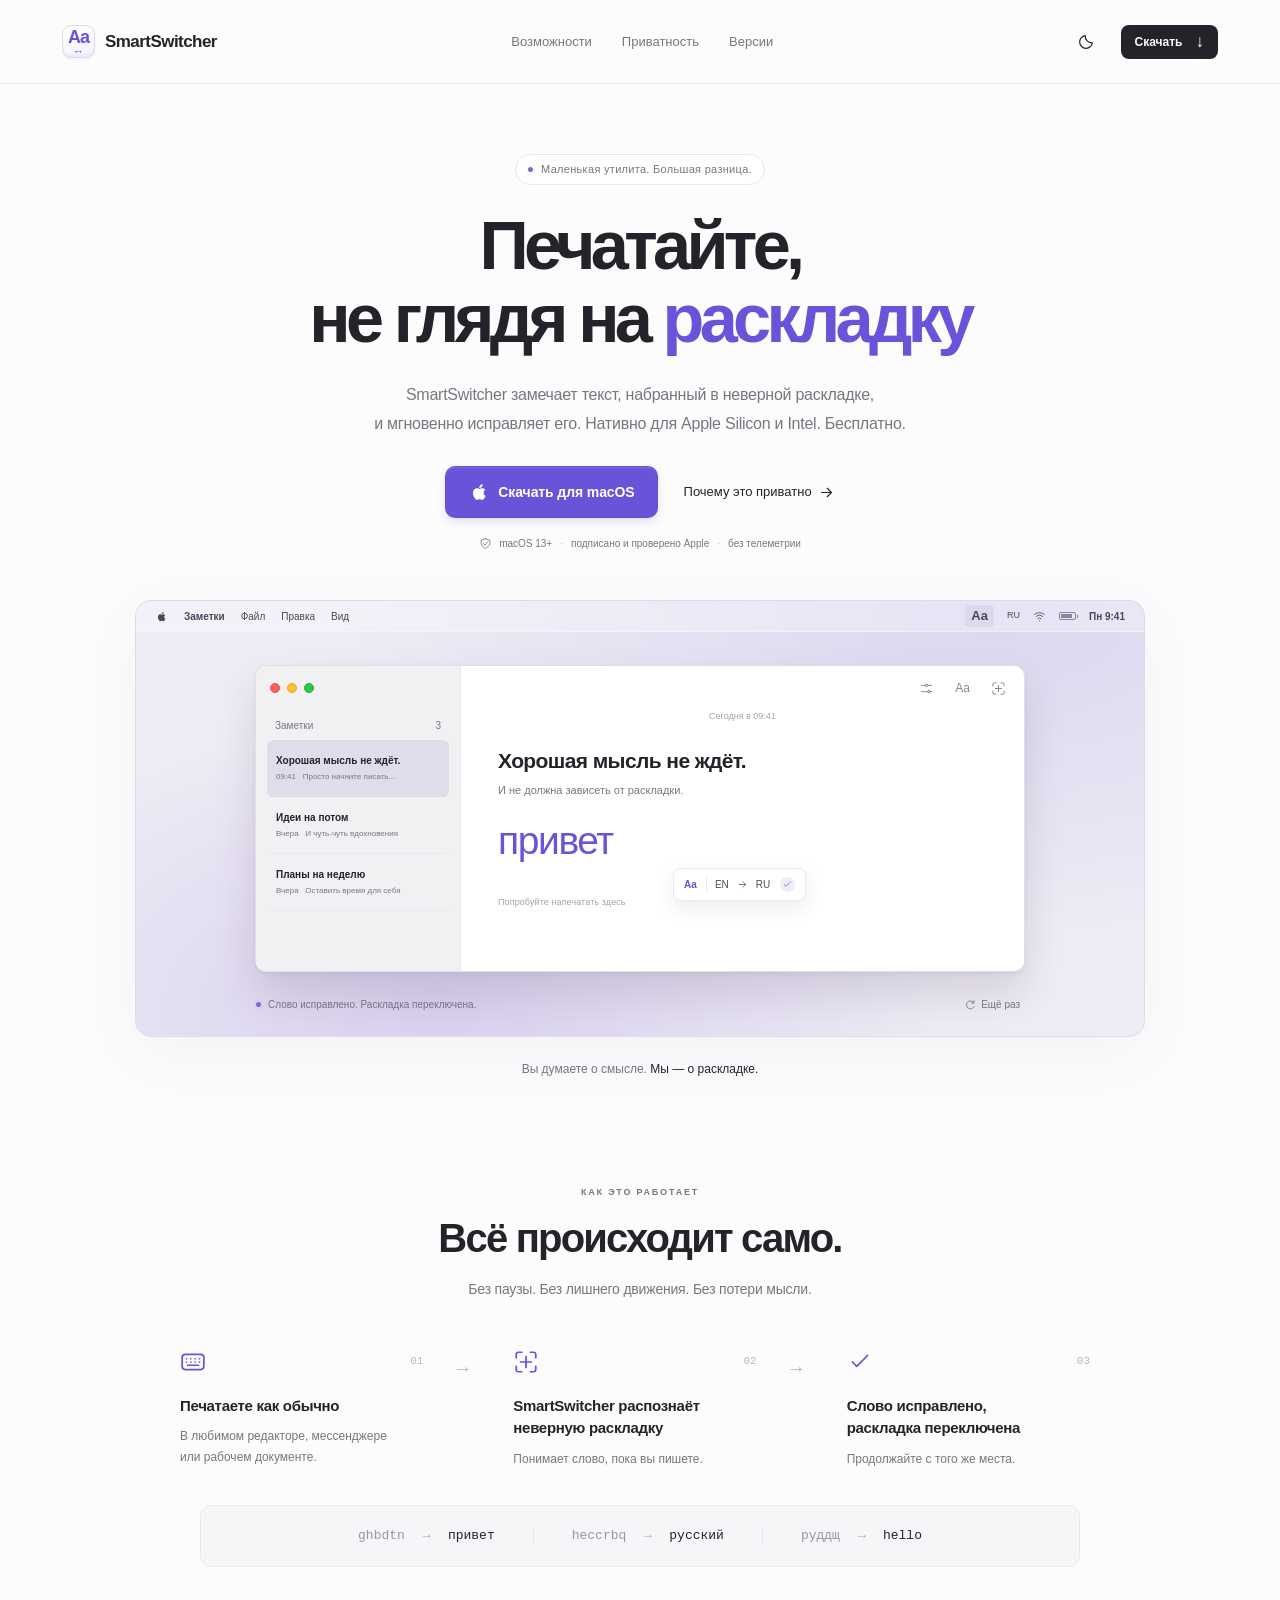
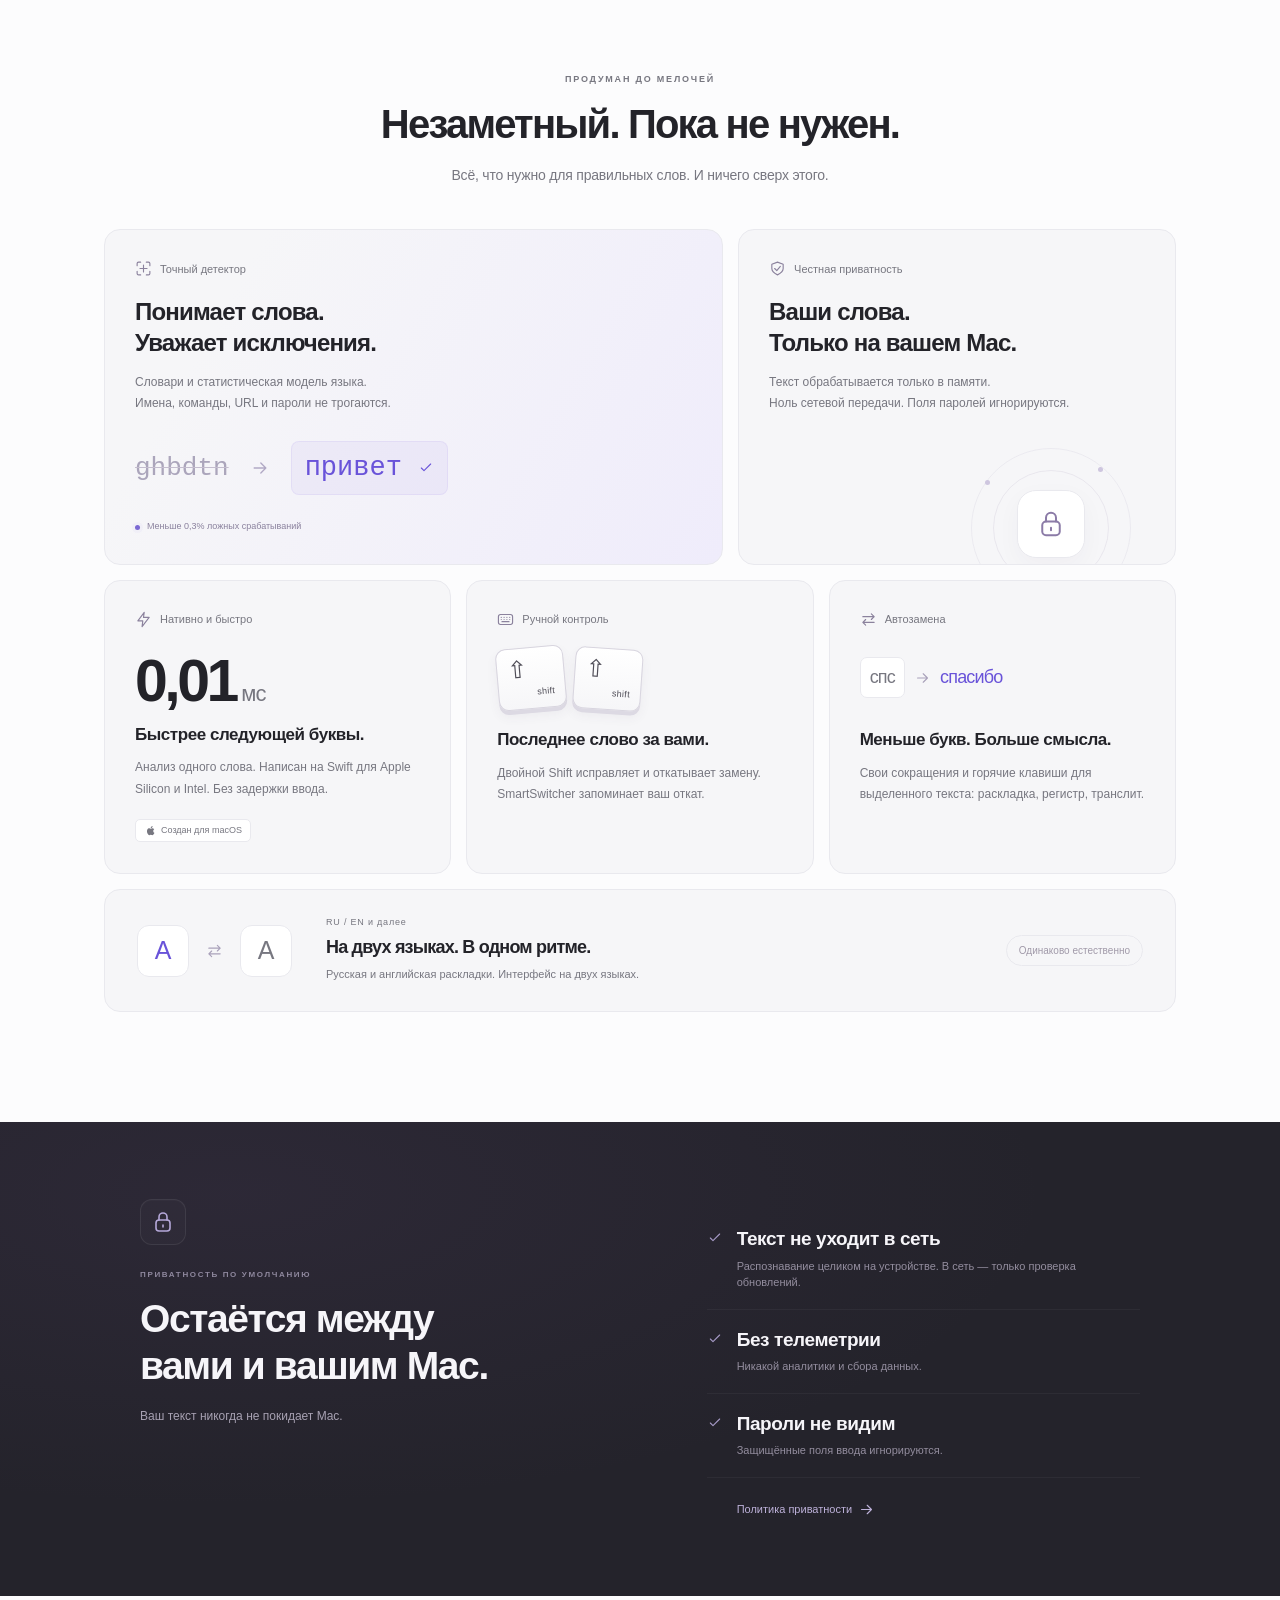
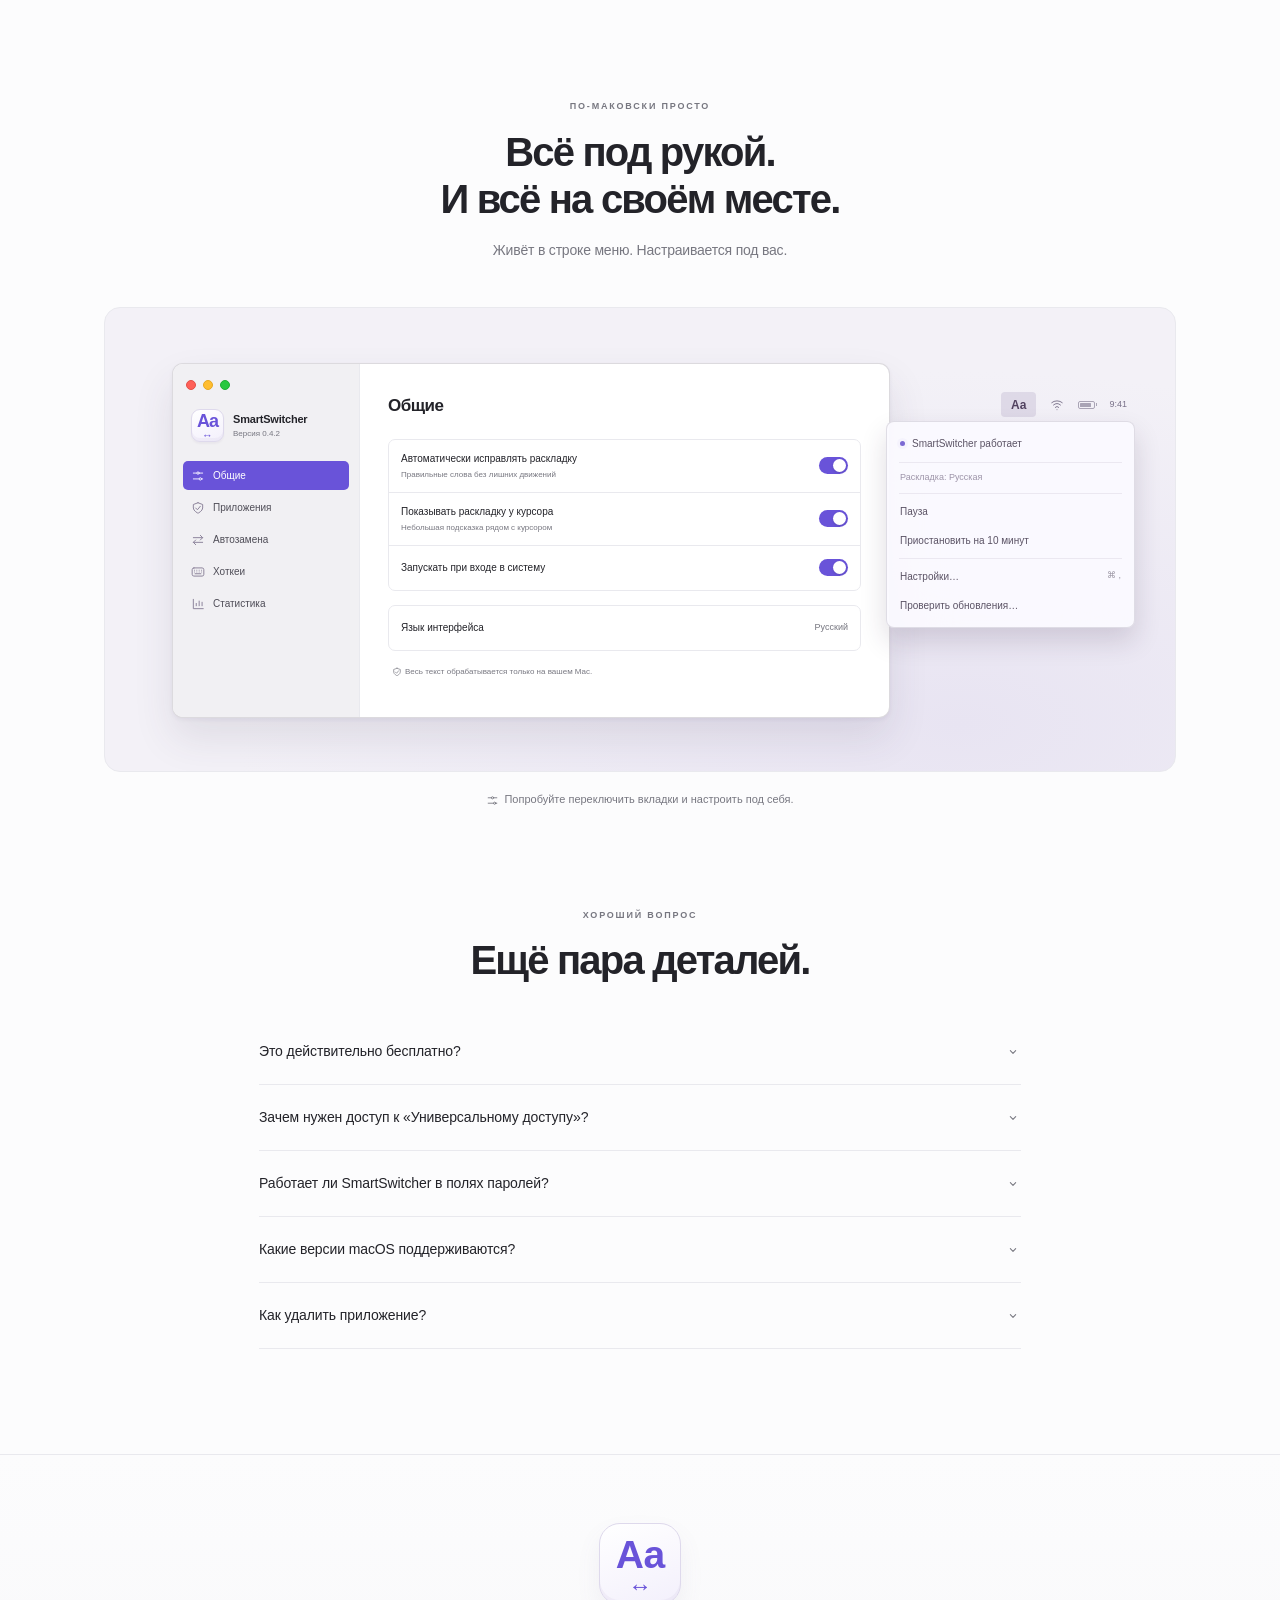
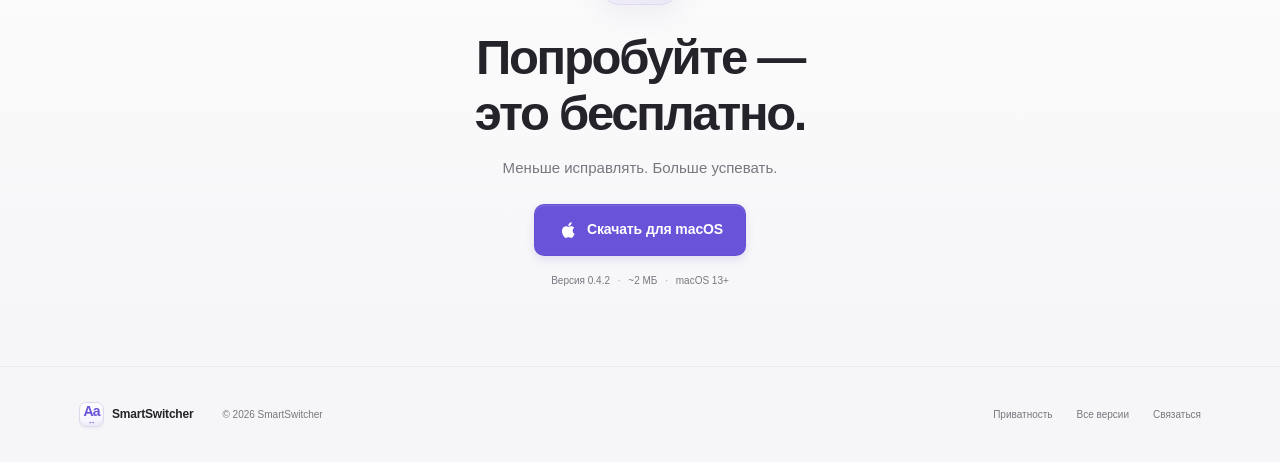
==== commit 95583e63: "Сайт: версия 0.4.2 Co-Authored-By: Claude Opus 5.5 (1M context) <noreply@anthropic.com>" ====
--- a/index.html
+++ b/index.html
@@ -63,7 +63,7 @@
 </section>
 <section class="privacy-section" id="privacy"><div class="privacy-inner"><div class="privacy-heading"><span class="large-lock"><svg class="icon"><use href="#i-lock"/></svg></span><span class="section-kicker">ПРИВАТНОСТЬ ПО УМОЛЧАНИЮ</span><h2>Остаётся между<br>вами и вашим Mac.</h2><p>Ваш текст никогда не покидает Mac.</p></div><div class="privacy-promises"><article><svg class="icon"><use href="#i-check"/></svg><div><h3>Текст не уходит в сеть</h3><p>Распознавание целиком на устройстве. В сеть — только проверка обновлений.</p></div></article><article><svg class="icon"><use href="#i-check"/></svg><div><h3>Без телеметрии</h3><p>Никакой аналитики и сбора данных.</p></div></article><article><svg class="icon"><use href="#i-check"/></svg><div><h3>Пароли не видим</h3><p>Защищённые поля ввода игнорируются.</p></div></article><a class="quiet-link" href="privacy.html">Политика приватности <svg class="icon"><use href="#i-arrow"/></svg></a></div></div></section>
 <section class="settings-section section-wrap" id="settings"><div class="section-heading"><span class="section-kicker">ПО-МАКОВСКИ ПРОСТО</span><h2>Всё под рукой.<br>И всё на своём месте.</h2><p>Живёт в строке меню. Настраивается под вас.</p></div>
-  <div class="settings-stage"><div class="settings-window"><aside class="settings-sidebar"><div class="traffic-lights"><i></i><i></i><i></i></div><div class="settings-brand"><span class="app-icon small">Аа<span>↔</span></span><b>SmartSwitcher</b><small>Версия 0.4</small></div><div class="settings-tabs" role="tablist" aria-label="Разделы настроек" aria-orientation="vertical"><button class="active" role="tab" id="tab-general" aria-controls="settings-panel" aria-selected="true" data-tab="general"><svg class="icon"><use href="#i-sliders"/></svg>Общие</button><button role="tab" id="tab-exclusions" aria-controls="settings-panel" aria-selected="false" data-tab="exclusions"><svg class="icon"><use href="#i-shield"/></svg>Приложения</button><button role="tab" id="tab-replacements" aria-controls="settings-panel" aria-selected="false" data-tab="replacements"><svg class="icon"><use href="#i-swap"/></svg>Автозамена</button><button role="tab" id="tab-shortcuts" aria-controls="settings-panel" aria-selected="false" data-tab="shortcuts"><svg class="icon"><use href="#i-keyboard"/></svg>Хоткеи</button><button role="tab" id="tab-statistics" aria-controls="settings-panel" aria-selected="false" data-tab="statistics"><svg class="icon"><use href="#i-chart"/></svg>Статистика</button></div></aside><div class="settings-panel" id="settings-panel" role="tabpanel" aria-labelledby="tab-general"></div></div>
+  <div class="settings-stage"><div class="settings-window"><aside class="settings-sidebar"><div class="traffic-lights"><i></i><i></i><i></i></div><div class="settings-brand"><span class="app-icon small">Аа<span>↔</span></span><b>SmartSwitcher</b><small>Версия 0.4.2</small></div><div class="settings-tabs" role="tablist" aria-label="Разделы настроек" aria-orientation="vertical"><button class="active" role="tab" id="tab-general" aria-controls="settings-panel" aria-selected="true" data-tab="general"><svg class="icon"><use href="#i-sliders"/></svg>Общие</button><button role="tab" id="tab-exclusions" aria-controls="settings-panel" aria-selected="false" data-tab="exclusions"><svg class="icon"><use href="#i-shield"/></svg>Приложения</button><button role="tab" id="tab-replacements" aria-controls="settings-panel" aria-selected="false" data-tab="replacements"><svg class="icon"><use href="#i-swap"/></svg>Автозамена</button><button role="tab" id="tab-shortcuts" aria-controls="settings-panel" aria-selected="false" data-tab="shortcuts"><svg class="icon"><use href="#i-keyboard"/></svg>Хоткеи</button><button role="tab" id="tab-statistics" aria-controls="settings-panel" aria-selected="false" data-tab="statistics"><svg class="icon"><use href="#i-chart"/></svg>Статистика</button></div></aside><div class="settings-panel" id="settings-panel" role="tabpanel" aria-labelledby="tab-general"></div></div>
     <div class="menubar-preview"><div class="mini-menubar"><button id="menu-toggle" class="selected" aria-expanded="true" aria-controls="app-menu" aria-label="Показать или скрыть меню SmartSwitcher">Аа</button><svg class="icon"><use href="#i-wifi"/></svg><span class="battery"></span><span>9:41</span></div><div class="app-menu" id="app-menu"><div class="menu-title"><span class="status-dot"></span><b>SmartSwitcher работает</b></div><div class="menu-separator"></div><div class="menu-muted">Раскладка: Русская</div><div class="menu-separator"></div><button id="pause-app"><span>Пауза</span></button><button id="pause-10"><span>Приостановить на 10 минут</span></button><div class="menu-separator"></div><button id="show-settings"><span>Настройки…</span><span class="shortcut">⌘ ,</span></button><button id="check-updates"><span>Проверить обновления…</span></button></div></div>
   </div><p class="settings-caption"><svg class="icon"><use href="#i-sliders"/></svg>Попробуйте переключить вкладки и настроить под себя.</p>
 </section>
@@ -74,7 +74,7 @@
 <details><summary>Какие версии macOS поддерживаются?<svg class="icon"><use href="#i-chevron"/></svg></summary><p>macOS 13 Ventura и новее. Приложение работает нативно на Mac с Apple Silicon и процессорами Intel.</p></details>
 <details><summary>Как удалить приложение?<svg class="icon"><use href="#i-chevron"/></svg></summary><p>Завершите SmartSwitcher через его меню в строке меню, затем переместите приложение из папки «Программы» в Корзину. Разрешение можно отключить в разделе «Универсальный доступ» системных настроек.</p></details>
 </div></section>
-<section class="final-cta"><span class="app-icon large">Аа<span>↔</span></span><h2>Попробуйте —<br>это бесплатно.</h2><p>Меньше исправлять. Больше успевать.</p><a class="button primary" href="https://github.com/SeregaProt/SmartSwitcher-releases/releases/latest/download/SmartSwitcher.dmg"><svg class="icon apple"><use href="#i-apple"/></svg>Скачать для macOS</a><span class="version-note">Версия 0.4 <span>·</span> ~2 МБ <span>·</span> macOS 13+</span></section>
+<section class="final-cta"><span class="app-icon large">Аа<span>↔</span></span><h2>Попробуйте —<br>это бесплатно.</h2><p>Меньше исправлять. Больше успевать.</p><a class="button primary" href="https://github.com/SeregaProt/SmartSwitcher-releases/releases/latest/download/SmartSwitcher.dmg"><svg class="icon apple"><use href="#i-apple"/></svg>Скачать для macOS</a><span class="version-note">Версия 0.4.2 <span>·</span> ~2 МБ <span>·</span> macOS 13+</span></section>
 </main>
 <footer><div class="footer-inner"><a href="#" class="brand"><span class="app-icon small">Аа<span>↔</span></span><span>SmartSwitcher</span></a><span class="copyright">© 2026 SmartSwitcher</span><div class="footer-links"><a href="privacy.html">Приватность</a><a href="https://github.com/SeregaProt/SmartSwitcher-releases/releases">Все версии</a><a href="https://github.com/SeregaProt/SmartSwitcher-releases/issues">Связаться</a></div></div></footer>
 <script src="app.js"></script>
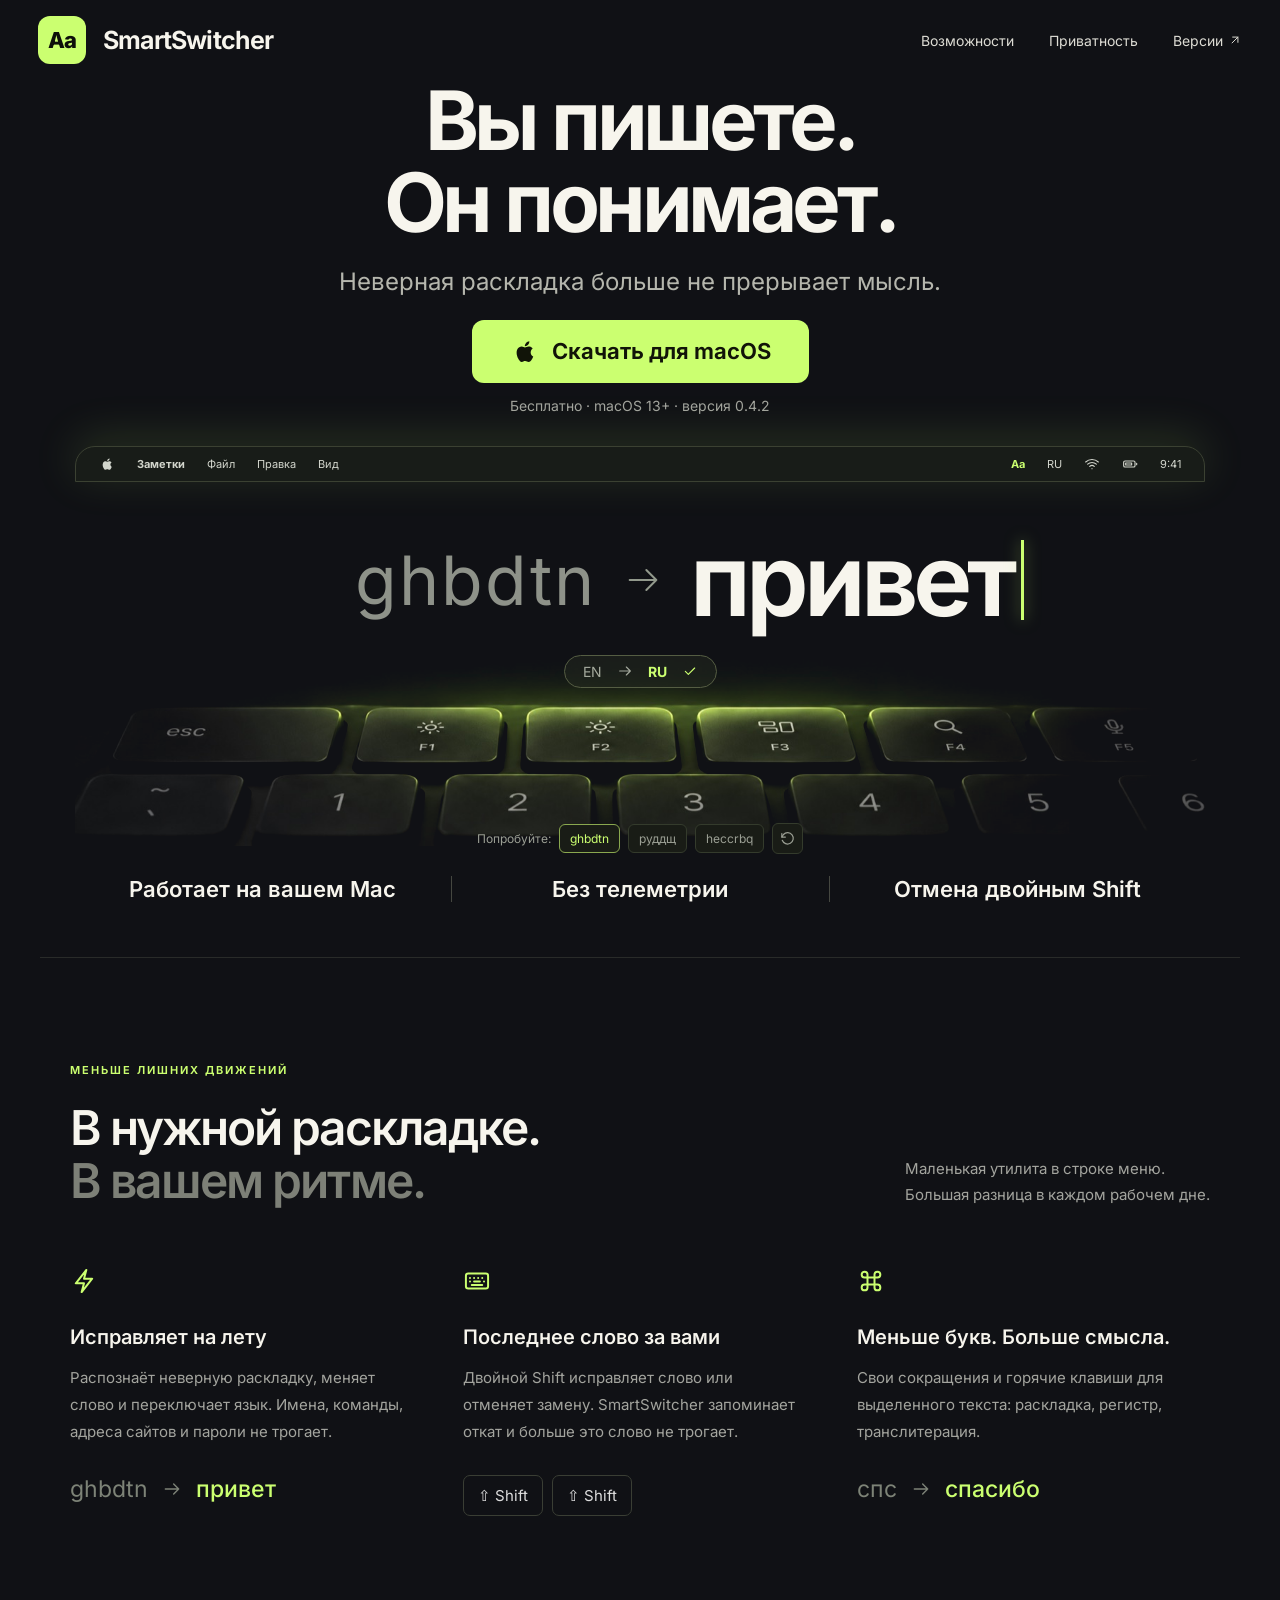
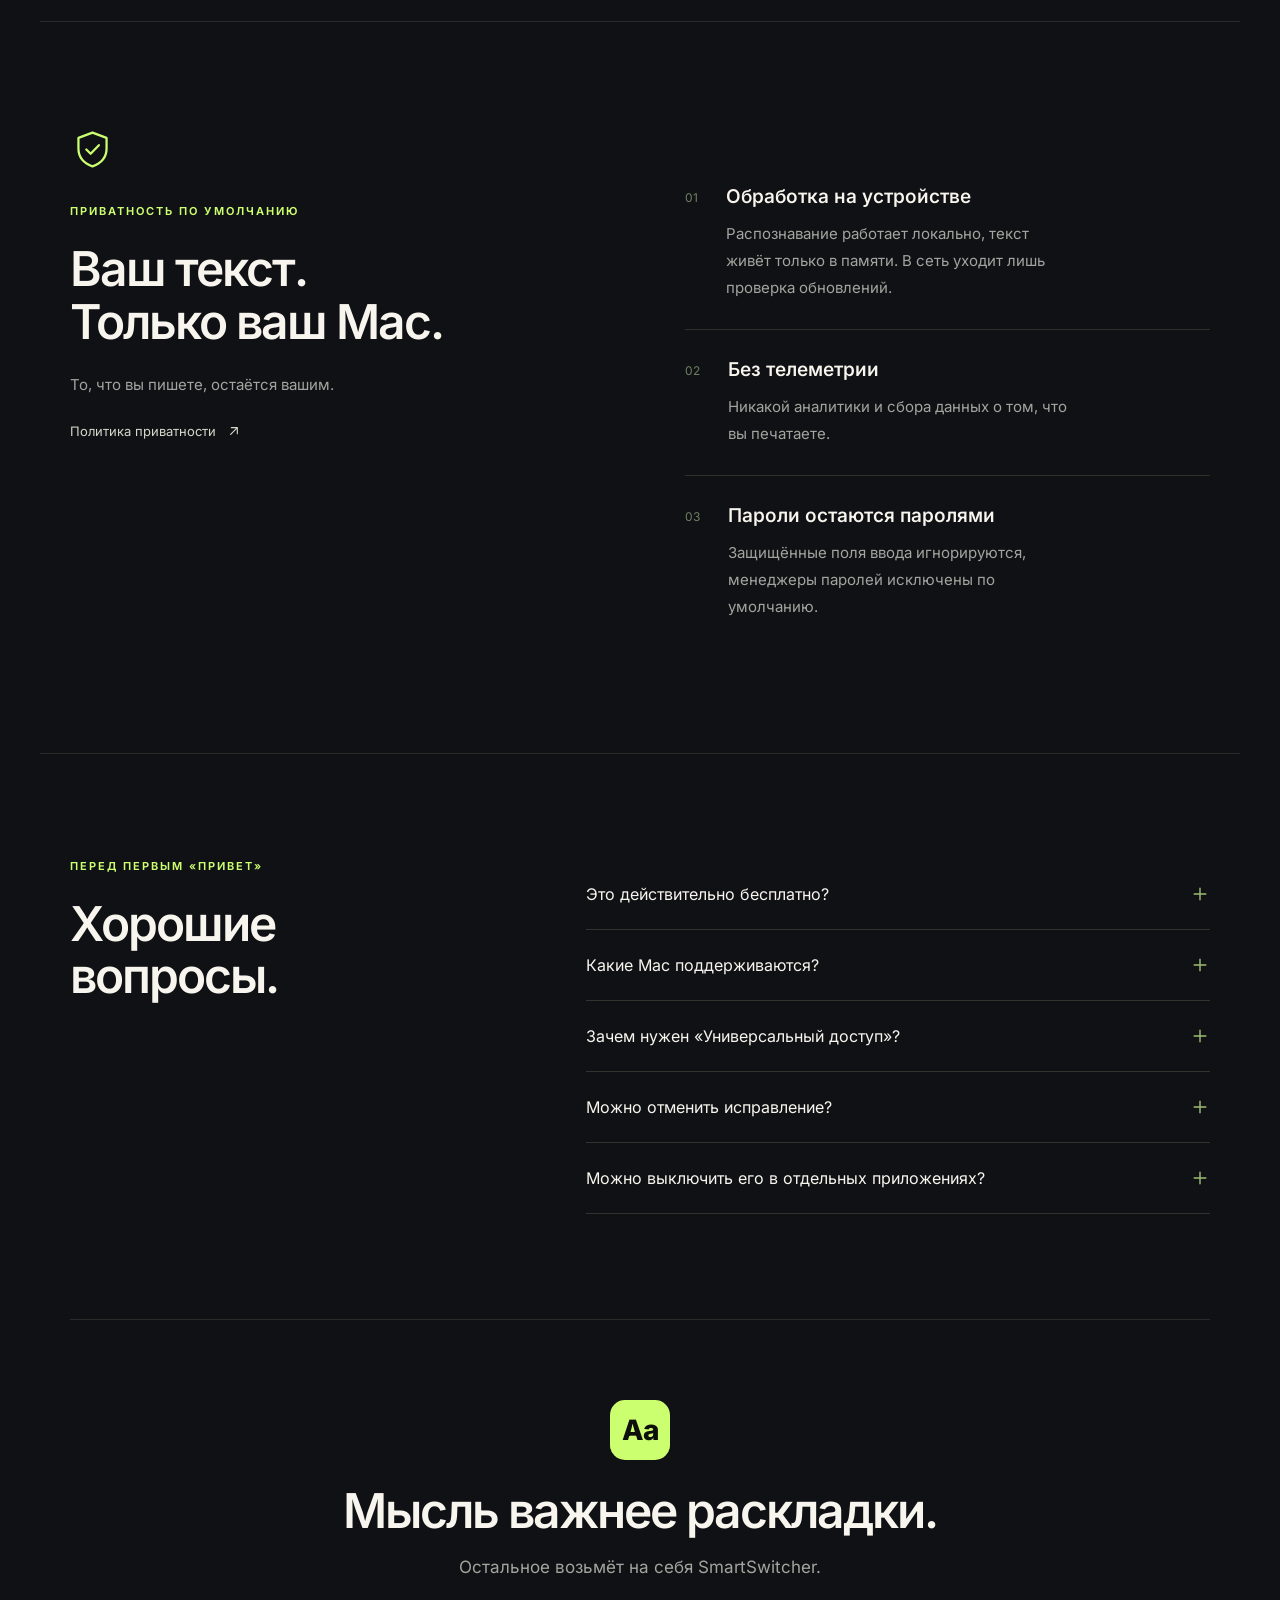
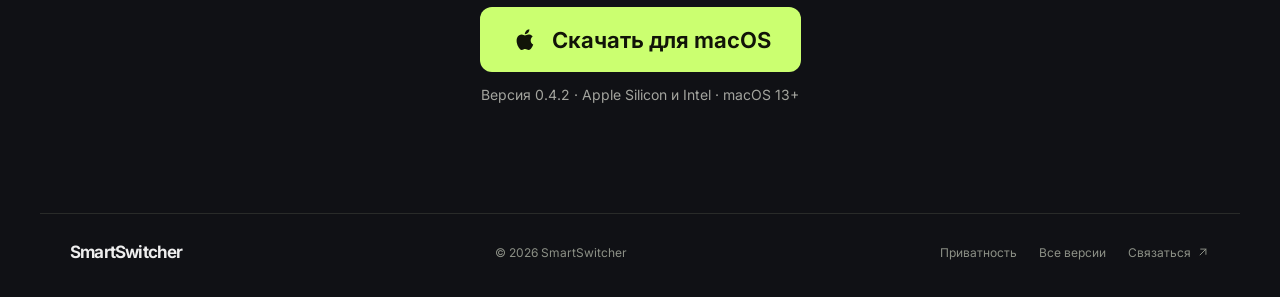
==== commit f84b5d40: "Сайт: тёмный дизайн (лайм) из нового макета Перенесён с React на статичный HTML/CSS/JS без сборки. Л" ====
--- a/index.html
+++ b/index.html
@@ -1,81 +1,91 @@
 <!DOCTYPE html>
-<html lang="ru" data-theme="light">
+<html lang="ru">
 <head>
   <meta charset="UTF-8"><meta name="viewport" content="width=device-width, initial-scale=1">
-  <meta name="theme-color" content="#fafafa"><meta name="description" content="SmartSwitcher исправляет текст, набранный в неверной раскладке. Нативно для macOS. Бесплатно, приватно и без телеметрии.">
-  <title>SmartSwitcher — печатайте, не глядя на раскладку</title>
-  <link rel="icon" href="icon.svg" type="image/svg+xml"><link rel="stylesheet" href="styles.css">
-  <script>try{document.documentElement.dataset.theme=localStorage.getItem('ss-theme')||(matchMedia('(prefers-color-scheme: dark)').matches?'dark':'light')}catch(e){}</script>
+  <meta name="theme-color" content="#101115">
+  <meta name="description" content="SmartSwitcher исправляет текст, набранный в неверной раскладке: ghbdtn → привет. Нативно для macOS, бесплатно, без телеметрии.">
+  <meta property="og:title" content="SmartSwitcher — вы пишете, он понимает">
+  <meta property="og:description" content="Неверная раскладка больше не прерывает мысль. Бесплатно для macOS 13+.">
+  <meta property="og:url" content="https://smartswitcher.app/">
+  <title>SmartSwitcher — вы пишете, он понимает</title>
+  <link rel="icon" href="icon.svg" type="image/svg+xml">
+  <link rel="preload" href="assets/inter-cyrillic.woff2" as="font" type="font/woff2" crossorigin>
+  <link rel="stylesheet" href="styles.css">
 </head>
 <body>
 <svg class="symbols" xmlns="http://www.w3.org/2000/svg" aria-hidden="true"><defs>
-<symbol id="i-arrow" viewBox="0 0 24 24"><path d="M5 12h14m-6-6 6 6-6 6"/></symbol>
-<symbol id="i-check" viewBox="0 0 24 24"><path d="m5 12 4 4L19 6"/></symbol>
-<symbol id="i-lock" viewBox="0 0 24 24"><rect x="5" y="10" width="14" height="11" rx="3"/><path d="M8 10V7a4 4 0 0 1 8 0v3m-4 5v2"/></symbol>
-<symbol id="i-shield" viewBox="0 0 24 24"><path d="m12 3 8 3v6c0 5-8 9-8 9S4 17 4 12V6l8-3Z"/><path d="m8 12 3 3 5-6"/></symbol>
-<symbol id="i-bolt" viewBox="0 0 24 24"><path d="m13 2-9 12h7l-1 8 10-13h-8l1-7Z"/></symbol>
-<symbol id="i-keyboard" viewBox="0 0 24 24"><rect x="2" y="5" width="20" height="14" rx="3"/><path d="M6 9h.01M10 9h.01M14 9h.01M18 9h.01M6 12h.01M10 12h.01M14 12h.01M18 12h.01M7 15h10"/></symbol>
-<symbol id="i-scan" viewBox="0 0 24 24"><path d="M8 3H5a2 2 0 0 0-2 2v3m13-5h3a2 2 0 0 1 2 2v3M3 16v3a2 2 0 0 0 2 2h3m13-5v3a2 2 0 0 1-2 2h-3M7 12h10m-5-5v10"/></symbol>
-<symbol id="i-swap" viewBox="0 0 24 24"><path d="M4 8h16m-4-4 4 4-4 4M20 16H4m4-4-4 4 4 4"/></symbol>
-<symbol id="i-sliders" viewBox="0 0 24 24"><path d="M4 7h6m4 0h6M4 17h10m4 0h2"/><circle cx="12" cy="7" r="2"/><circle cx="16" cy="17" r="2"/></symbol>
-<symbol id="i-chart" viewBox="0 0 24 24"><path d="M4 4v16h17M9 15v-4m5 4V7m5 8v-6"/></symbol>
-<symbol id="i-moon" viewBox="0 0 24 24"><path d="M20.5 13A8.5 8.5 0 0 1 11 3.5 8.5 8.5 0 1 0 20.5 13Z"/></symbol>
-<symbol id="i-sun" viewBox="0 0 24 24"><circle cx="12" cy="12" r="4"/><path d="M12 2v2m0 16v2M2 12h2m16 0h2M5 5l1.5 1.5m11 11L19 19M5 19l1.5-1.5m11-11L19 5"/></symbol>
-<symbol id="i-refresh" viewBox="0 0 24 24"><path d="M20 8a8 8 0 1 0 .4 7M20 3v5h-5"/></symbol>
-<symbol id="i-apple" viewBox="0 0 24 24"><path fill="currentColor" stroke="none" d="M17.1 12.7c0-2 1.6-3 1.7-3.1-1-1.5-2.6-1.7-3.2-1.7-1.3-.1-2.5.8-3.2.8-.6 0-1.6-.8-2.7-.8-1.4 0-2.8.9-3.5 2.1-1.5 2.6-.4 6.5 1 8.6.7 1 1.5 2.1 2.6 2 1-.1 1.5-.7 2.8-.7s1.7.7 2.8.7c1.2 0 1.9-1 2.6-2 .8-1.2 1.2-2.4 1.2-2.5-.1 0-2.1-.8-2.1-3.4ZM15 6.5c.6-.8 1.1-1.8 1-2.9-.9 0-2.1.6-2.7 1.3-.6.6-1.1 1.7-1 2.7 1 .1 2-.5 2.7-1.1Z"/></symbol>
-<symbol id="i-chevron" viewBox="0 0 24 24"><path d="m8 10 4 4 4-4"/></symbol>
-<symbol id="i-close" viewBox="0 0 24 24"><path d="m6 6 12 12M6 18 18 6"/></symbol>
-<symbol id="i-wifi" viewBox="0 0 24 24"><path d="M3 8a14 14 0 0 1 18 0M6 12a9 9 0 0 1 12 0m-9 4a4 4 0 0 1 6 0m-3 4h.01"/></symbol>
+<symbol id="apple" viewBox="0 0 24 24"><path d="M17.1 12.7c0-2 1.6-3 1.7-3.1-1-1.5-2.6-1.7-3.2-1.7-1.3-.1-2.5.8-3.2.8-.6 0-1.6-.8-2.7-.8-1.4 0-2.8.9-3.5 2.1-1.5 2.6-.4 6.5 1 8.6.7 1 1.5 2.1 2.6 2 1-.1 1.5-.7 2.8-.7s1.7.7 2.8.7c1.2 0 1.9-1 2.6-2 .8-1.200 1.2-2.4 1.2-2.5-.1 0-2.1-.8-2.1-3.4ZM15 6.5c.6-.8 1.1-1.8 1-2.9-.9 0-2.1.6-2.7 1.3-.6.6-1.1 1.7-1 2.7 1 .1 2-.5 2.7-1.1Z"/></symbol>
+<symbol id="arrow" viewBox="0 0 24 24"><path d="M4 12h16m-6-6 6 6-6 6"/></symbol>
+<symbol id="arrow-up-right" viewBox="0 0 24 24"><path d="M7 17 17 7M8 7h9v9"/></symbol>
+<symbol id="shield" viewBox="0 0 24 24"><path d="M12 3 4.5 5.8v5.7c0 4.8 3.3 8 7.5 9.5 4.2-1.5 7.5-4.7 7.5-9.5V5.8L12 3Z"/><path d="m8.7 12 2.3 2.3 4.4-4.6"/></symbol>
+<symbol id="bolt" viewBox="0 0 24 24"><path d="m14 2.5-9 11.5h7l-2 7.5 9-11.5h-7l2-7.5Z"/></symbol>
+<symbol id="keyboard" viewBox="0 0 24 24"><rect x="2.5" y="5.5" width="19" height="13" rx="2"/><path d="M6 9.5h.01M9.5 9.5h.01M13 9.5h.01M16.5 9.5h.01M6 12.5h.01M18 12.5h.01M9.5 12.5h5M7.5 15.5h9"/></symbol>
+<symbol id="command" viewBox="0 0 24 24"><path d="M9 9V6.5A2.5 2.5 0 1 0 6.5 9H9Zm0 0h6m-6 0v6m6-6V6.5A2.5 2.5 0 1 1 17.5 9H15Zm0 0v6m0 0h-6m6 0v2.5a2.5 2.5 0 1 0 2.5-2.5H15Zm-6 0H6.5A2.5 2.5 0 1 0 9 17.5V15Z"/></symbol>
+<symbol id="undo" viewBox="0 0 24 24"><path d="M4 5v5h5"/><path d="M4.6 14.5A8 8 0 1 0 6.3 6.3L4 10"/></symbol>
+<symbol id="plus" viewBox="0 0 24 24"><path d="M12 5v14M5 12h14"/></symbol>
+<symbol id="check" viewBox="0 0 24 24"><path d="m5 12.5 4.5 4.5L19 7.5"/></symbol>
+<symbol id="wifi" viewBox="0 0 24 24"><path d="M2.5 9a14 14 0 0 1 19 0M5.5 12.3a9.5 9.5 0 0 1 13 0M8.6 15.5a5 5 0 0 1 6.8 0M12 19h.01"/></symbol>
+<symbol id="battery" viewBox="0 0 24 24"><rect x="2.5" y="7.5" width="17" height="9" rx="2"/><path d="M22 11v2M5.5 10.5v3h9v-3h-9Z"/></symbol>
+<symbol id="list" viewBox="0 0 24 24"><path d="M4 7h16M4 12h16M4 17h16"/></symbol>
+<symbol id="x" viewBox="0 0 24 24"><path d="m6 6 12 12M18 6 6 18"/></symbol>
 </defs></svg>
-<header class="header"><div class="nav-wrap">
-  <a class="brand" href="#" aria-label="SmartSwitcher — в начало"><span class="app-icon small">Аа<span>↔</span></span><span>SmartSwitcher</span></a>
-  <nav aria-label="Основная навигация"><a href="#features">Возможности</a><a href="#privacy">Приватность</a><a href="https://github.com/SeregaProt/SmartSwitcher-releases/releases">Версии</a></nav>
-  <div class="nav-actions"><button class="theme-toggle icon-button" aria-label="Включить тёмную тему" title="Сменить тему"><svg class="icon moon"><use href="#i-moon"/></svg><svg class="icon sun"><use href="#i-sun"/></svg></button><a class="button small-button" href="https://github.com/SeregaProt/SmartSwitcher-releases/releases/latest/download/SmartSwitcher.dmg">Скачать<span class="download-arrow">↓</span></a></div>
-</div></header>
-<main>
-<section class="hero" aria-labelledby="hero-title">
-  <div class="hero-copy"><div class="eyebrow"><span class="status-dot"></span> Маленькая утилита. Большая разница.</div>
-  <h1 id="hero-title">Печатайте,<br>не глядя на <span>раскладку</span></h1>
-  <p class="hero-description">SmartSwitcher замечает текст, набранный в неверной раскладке,<br class="desktop-break"> и мгновенно исправляет его. Нативно для Apple Silicon и Intel. Бесплатно.</p>
-  <div class="hero-actions"><a class="button primary" href="https://github.com/SeregaProt/SmartSwitcher-releases/releases/latest/download/SmartSwitcher.dmg"><svg class="icon apple"><use href="#i-apple"/></svg>Скачать для macOS</a><a class="quiet-link" href="#privacy">Почему это приватно <svg class="icon"><use href="#i-arrow"/></svg></a></div>
-  <p class="trust"><svg class="icon"><use href="#i-shield"/></svg>macOS 13+ <span>·</span> подписано и проверено Apple <span>·</span> без телеметрии</p></div>
-  <div class="hero-demo">
-    <div class="desktop-bar"><div class="desktop-bar-left"><svg class="icon"><use href="#i-apple"/></svg><b>Заметки</b><span>Файл</span><span>Правка</span><span>Вид</span></div><div class="desktop-bar-right"><span class="menu-app">Аа</span><span class="layout-code">RU</span><svg class="icon"><use href="#i-wifi"/></svg><span class="battery"></span><b>Пн 9:41</b></div></div>
-    <div class="notes-window"><aside class="notes-sidebar"><div class="traffic-lights"><i></i><i></i><i></i></div><div class="notes-folder">Заметки <span>3</span></div><div class="note-preview active"><b>Хорошая мысль не ждёт.</b><span>09:41 &nbsp; Просто начните писать...</span></div><div class="note-preview"><b>Идеи на потом</b><span>Вчера &nbsp; И чуть-чуть вдохновения</span></div><div class="note-preview"><b>Планы на неделю</b><span>Вчера &nbsp; Оставить время для себя</span></div></aside>
-    <div class="notes-main"><div class="notes-toolbar"><svg class="icon"><use href="#i-sliders"/></svg><span>Аа</span><svg class="icon"><use href="#i-scan"/></svg></div><div class="note-date">Сегодня в 09:41</div><div class="note-content"><h3>Хорошая мысль не ждёт.</h3><p>И не должна зависеть от раскладки.</p><div class="typing-area"><input id="demo-input" type="text" value="ghbdtn" aria-label="Попробуйте набрать ghbdtn" spellcheck="false" autocomplete="off" autocapitalize="off"><span class="demo-hud"><span class="hud-app">Аа</span><span id="hud-from">EN</span><svg class="icon"><use href="#i-arrow"/></svg><span id="hud-to">RU</span><span class="hud-check"><svg class="icon"><use href="#i-check"/></svg></span></span></div><span class="input-hint">Попробуйте напечатать здесь</span></div></div></div>
-    <div class="demo-caption"><span><span class="status-dot"></span><span id="demo-status" aria-live="polite">SmartSwitcher замечает неверную раскладку</span></span><button id="replay" class="replay" aria-label="Повторить анимацию"><svg class="icon"><use href="#i-refresh"/></svg>Ещё раз</button></div>
+<a class="skip" href="#main">Перейти к содержимому</a>
+<header>
+  <a href="#" class="brand" aria-label="SmartSwitcher — в начало"><span class="logo" aria-hidden="true">Aa</span>SmartSwitcher</a>
+  <nav id="nav"><a href="#features">Возможности</a><a href="#privacy">Приватность</a><a href="https://github.com/SeregaProt/SmartSwitcher-releases/releases">Версии <svg class="i"><use href="#arrow-up-right"/></svg></a></nav>
+  <button class="menu" aria-label="Открыть меню" aria-expanded="false" aria-controls="nav"><svg class="i open"><use href="#list"/></svg><svg class="i close"><use href="#x"/></svg></button>
+</header>
+<main id="main">
+<section class="hero">
+  <h1>Вы пишете.<br>Он понимает.</h1>
+  <p class="lead">Неверная раскладка больше не прерывает мысль.</p>
+  <a class="download" href="https://github.com/SeregaProt/SmartSwitcher-releases/releases/latest/download/SmartSwitcher.dmg"><svg class="i fill"><use href="#apple"/></svg>Скачать для macOS</a>
+  <p class="meta">Бесплатно · macOS 13+ · версия 0.4.2</p>
+  <div class="demo">
+    <div class="menubar"><div><svg class="i fill"><use href="#apple"/></svg><b>Заметки</b><span>Файл</span><span>Правка</span><span>Вид</span></div><div><span class="app">Aa</span><span id="menubar-layout">RU</span><svg class="i"><use href="#wifi"/></svg><svg class="i"><use href="#battery"/></svg><span>9:41</span></div></div>
+    <div class="editor">
+      <div class="conversion"><input id="demo-input" value="ghbdtn" maxlength="22" aria-label="Текст в неверной раскладке" spellcheck="false" autocomplete="off" autocapitalize="off"><svg class="i convert-arrow"><use href="#arrow"/></svg><output id="demo-output" aria-live="polite"><span id="demo-result">привет</span><span class="caret"></span></output></div>
+      <div class="language"><span id="lang-from">EN</span><svg class="i"><use href="#arrow"/></svg><strong id="lang-to">RU</strong><svg class="i"><use href="#check"/></svg></div>
+    </div>
+    <img class="keyboard" src="assets/keyboard.jpg" alt="" width="1600" height="667">
+    <div class="demo-tools"><span>Попробуйте:</span><button data-example="0" aria-pressed="true">ghbdtn</button><button data-example="1" aria-pressed="false">руддщ</button><button data-example="2" aria-pressed="false">heccrbq</button><button class="undo" id="undo" aria-label="Отменить исправление (в приложении — двойной Shift)" title="Отменить исправление — в приложении это двойной Shift"><svg class="i"><use href="#undo"/></svg></button></div>
   </div>
-  <div class="hero-footnote">Вы думаете о смысле. <span>Мы — о раскладке.</span></div>
+  <div class="proof"><span>Работает на вашем Mac</span><span>Без телеметрии</span><span>Отмена двойным Shift</span></div>
 </section>
-<section class="how section-wrap" id="how"><div class="section-heading"><span class="section-kicker">КАК ЭТО РАБОТАЕТ</span><h2>Всё происходит само.</h2><p>Без паузы. Без лишнего движения. Без потери мысли.</p></div>
-  <div class="steps"><article><span class="step-number">01</span><svg class="icon step-icon"><use href="#i-keyboard"/></svg><h3>Печатаете как обычно</h3><p>В любимом редакторе, мессенджере <br>или рабочем документе.</p></article><span class="step-arrow">→</span><article><span class="step-number">02</span><svg class="icon step-icon"><use href="#i-scan"/></svg><h3>SmartSwitcher распознаёт <br>неверную раскладку</h3><p>Понимает слово, пока вы пишете.</p></article><span class="step-arrow">→</span><article><span class="step-number">03</span><svg class="icon step-icon"><use href="#i-check"/></svg><h3>Слово исправлено, <br>раскладка переключена</h3><p>Продолжайте с того же места.</p></article></div>
-  <div class="example-strip"><button data-example="ghbdtn"><code>ghbdtn</code><span>→</span><code>привет</code></button><i></i><button data-example="heccrbq"><code>heccrbq</code><span>→</span><code>русский</code></button><i></i><button data-example="руддщ"><code>руддщ</code><span>→</span><code>hello</code></button></div>
-</section>
-<section class="features section-wrap" id="features"><div class="section-heading"><span class="section-kicker">ПРОДУМАН ДО МЕЛОЧЕЙ</span><h2>Незаметный. Пока не нужен.</h2><p>Всё, что нужно для правильных слов. И ничего сверх этого.</p></div>
-  <div class="bento">
-  <article class="feature-card detector"><div class="feature-label"><svg class="icon"><use href="#i-scan"/></svg>Точный детектор</div><h3>Понимает слова.<br>Уважает исключения.</h3><p>Словари и статистическая модель языка.<br>Имена, команды, URL и пароли не трогаются.</p><div class="detect-visual"><span class="detected-word">ghbdtn</span><svg class="icon"><use href="#i-arrow"/></svg><span class="correct-word">привет <svg class="icon"><use href="#i-check"/></svg></span></div><div class="card-foot"><span class="status-dot"></span>Меньше 0,3% ложных срабатываний</div></article>
-  <article class="feature-card private-card"><div class="feature-label"><svg class="icon"><use href="#i-shield"/></svg>Честная приватность</div><h3>Ваши слова.<br>Только на вашем Mac.</h3><p>Текст обрабатывается только в памяти.<br>Ноль сетевой передачи. Поля паролей игнорируются.</p><div class="privacy-orbit"><div><svg class="icon"><use href="#i-lock"/></svg></div><span class="orbit-dot one"></span><span class="orbit-dot two"></span></div></article>
-  <article class="feature-card speed-card"><div class="feature-label"><svg class="icon"><use href="#i-bolt"/></svg>Нативно и быстро</div><div class="speed-value">0,01<span> мс</span></div><h3>Быстрее следующей буквы.</h3><p>Анализ одного слова. Написан на Swift для Apple Silicon и Intel. Без задержки ввода.</p><div class="chip"><svg class="icon"><use href="#i-apple"/></svg>Создан для macOS</div></article>
-  <article class="feature-card manual-card"><div class="feature-label"><svg class="icon"><use href="#i-keyboard"/></svg>Ручной контроль</div><div class="shift-keys"><kbd>⇧<span>shift</span></kbd><kbd>⇧<span>shift</span></kbd></div><h3>Последнее слово за вами.</h3><p>Двойной Shift исправляет и откатывает замену. SmartSwitcher запоминает ваш откат.</p></article>
-  <article class="feature-card replace-card"><div class="feature-label"><svg class="icon"><use href="#i-swap"/></svg>Автозамена</div><div class="replacement"><span>спс</span><svg class="icon"><use href="#i-arrow"/></svg><b>спасибо</b></div><h3>Меньше букв. Больше смысла.</h3><p>Свои сокращения и горячие клавиши для выделенного текста: раскладка, регистр, транслит.</p></article>
-  <article class="feature-card language-card"><div class="language-keys"><span>А</span><svg class="icon"><use href="#i-swap"/></svg><span>A</span></div><div><div class="feature-label">RU / EN и далее</div><h3>На двух языках. В одном ритме.</h3><p>Русская и английская раскладки. Интерфейс на двух языках.</p></div><span class="language-note">Одинаково естественно</span></article>
+
+<section class="section features" id="features">
+  <div class="eyebrow">МЕНЬШЕ ЛИШНИХ ДВИЖЕНИЙ</div>
+  <div class="section-head"><h2>В нужной раскладке.<br><span>В вашем ритме.</span></h2><p>Маленькая утилита в строке меню.<br>Большая разница в каждом рабочем дне.</p></div>
+  <div class="feature-grid">
+    <article><svg class="i"><use href="#bolt"/></svg><h3>Исправляет на лету</h3><p>Распознаёт неверную раскладку, меняет слово и переключает язык. Имена, команды, адреса сайтов и пароли не трогает.</p><div class="sample">ghbdtn <svg class="i"><use href="#arrow"/></svg> <strong>привет</strong></div></article>
+    <article><svg class="i"><use href="#keyboard"/></svg><h3>Последнее слово за вами</h3><p>Двойной Shift исправляет слово или отменяет замену. SmartSwitcher запоминает откат и больше это слово не трогает.</p><div class="sample keys"><kbd>⇧ Shift</kbd><kbd>⇧ Shift</kbd></div></article>
+    <article><svg class="i"><use href="#command"/></svg><h3>Меньше букв. Больше смысла.</h3><p>Свои сокращения и горячие клавиши для выделенного текста: раскладка, регистр, транслитерация.</p><div class="sample">спс <svg class="i"><use href="#arrow"/></svg> <strong>спасибо</strong></div></article>
   </div>
 </section>
-<section class="privacy-section" id="privacy"><div class="privacy-inner"><div class="privacy-heading"><span class="large-lock"><svg class="icon"><use href="#i-lock"/></svg></span><span class="section-kicker">ПРИВАТНОСТЬ ПО УМОЛЧАНИЮ</span><h2>Остаётся между<br>вами и вашим Mac.</h2><p>Ваш текст никогда не покидает Mac.</p></div><div class="privacy-promises"><article><svg class="icon"><use href="#i-check"/></svg><div><h3>Текст не уходит в сеть</h3><p>Распознавание целиком на устройстве. В сеть — только проверка обновлений.</p></div></article><article><svg class="icon"><use href="#i-check"/></svg><div><h3>Без телеметрии</h3><p>Никакой аналитики и сбора данных.</p></div></article><article><svg class="icon"><use href="#i-check"/></svg><div><h3>Пароли не видим</h3><p>Защищённые поля ввода игнорируются.</p></div></article><a class="quiet-link" href="privacy.html">Политика приватности <svg class="icon"><use href="#i-arrow"/></svg></a></div></div></section>
-<section class="settings-section section-wrap" id="settings"><div class="section-heading"><span class="section-kicker">ПО-МАКОВСКИ ПРОСТО</span><h2>Всё под рукой.<br>И всё на своём месте.</h2><p>Живёт в строке меню. Настраивается под вас.</p></div>
-  <div class="settings-stage"><div class="settings-window"><aside class="settings-sidebar"><div class="traffic-lights"><i></i><i></i><i></i></div><div class="settings-brand"><span class="app-icon small">Аа<span>↔</span></span><b>SmartSwitcher</b><small>Версия 0.4.2</small></div><div class="settings-tabs" role="tablist" aria-label="Разделы настроек" aria-orientation="vertical"><button class="active" role="tab" id="tab-general" aria-controls="settings-panel" aria-selected="true" data-tab="general"><svg class="icon"><use href="#i-sliders"/></svg>Общие</button><button role="tab" id="tab-exclusions" aria-controls="settings-panel" aria-selected="false" data-tab="exclusions"><svg class="icon"><use href="#i-shield"/></svg>Приложения</button><button role="tab" id="tab-replacements" aria-controls="settings-panel" aria-selected="false" data-tab="replacements"><svg class="icon"><use href="#i-swap"/></svg>Автозамена</button><button role="tab" id="tab-shortcuts" aria-controls="settings-panel" aria-selected="false" data-tab="shortcuts"><svg class="icon"><use href="#i-keyboard"/></svg>Хоткеи</button><button role="tab" id="tab-statistics" aria-controls="settings-panel" aria-selected="false" data-tab="statistics"><svg class="icon"><use href="#i-chart"/></svg>Статистика</button></div></aside><div class="settings-panel" id="settings-panel" role="tabpanel" aria-labelledby="tab-general"></div></div>
-    <div class="menubar-preview"><div class="mini-menubar"><button id="menu-toggle" class="selected" aria-expanded="true" aria-controls="app-menu" aria-label="Показать или скрыть меню SmartSwitcher">Аа</button><svg class="icon"><use href="#i-wifi"/></svg><span class="battery"></span><span>9:41</span></div><div class="app-menu" id="app-menu"><div class="menu-title"><span class="status-dot"></span><b>SmartSwitcher работает</b></div><div class="menu-separator"></div><div class="menu-muted">Раскладка: Русская</div><div class="menu-separator"></div><button id="pause-app"><span>Пауза</span></button><button id="pause-10"><span>Приостановить на 10 минут</span></button><div class="menu-separator"></div><button id="show-settings"><span>Настройки…</span><span class="shortcut">⌘ ,</span></button><button id="check-updates"><span>Проверить обновления…</span></button></div></div>
-  </div><p class="settings-caption"><svg class="icon"><use href="#i-sliders"/></svg>Попробуйте переключить вкладки и настроить под себя.</p>
+
+<section class="privacy section" id="privacy">
+  <div class="privacy-title"><svg class="i"><use href="#shield"/></svg><div class="eyebrow">ПРИВАТНОСТЬ ПО УМОЛЧАНИЮ</div><h2>Ваш текст.<br>Только ваш Mac.</h2><p>То, что вы пишете, остаётся вашим.</p><a href="privacy.html" class="text-link">Политика приватности <svg class="i"><use href="#arrow-up-right"/></svg></a></div>
+  <div class="privacy-list">
+    <article><span>01</span><div><h3>Обработка на устройстве</h3><p>Распознавание работает локально, текст живёт только в памяти. В сеть уходит лишь проверка обновлений.</p></div></article>
+    <article><span>02</span><div><h3>Без телеметрии</h3><p>Никакой аналитики и сбора данных о том, что вы печатаете.</p></div></article>
+    <article><span>03</span><div><h3>Пароли остаются паролями</h3><p>Защищённые поля ввода игнорируются, менеджеры паролей исключены по умолчанию.</p></div></article>
+  </div>
 </section>
-<section class="faq section-wrap" id="faq"><div class="section-heading"><span class="section-kicker">ХОРОШИЙ ВОПРОС</span><h2>Ещё пара деталей.</h2></div><div class="faq-list">
-<details><summary>Это действительно бесплатно?<svg class="icon"><use href="#i-chevron"/></svg></summary><p>Да. Сейчас все возможности SmartSwitcher бесплатны — без регистрации, рекламы и пробного периода.</p></details>
-<details><summary>Зачем нужен доступ к «Универсальному доступу»?<svg class="icon"><use href="#i-chevron"/></svg></summary><p>Он позволяет SmartSwitcher распознавать введённое слово и заменять его в других приложениях. Доступ включается в «Системных настройках» → «Конфиденциальность и безопасность» → «Универсальный доступ». Обработка текста остаётся на вашем Mac.</p></details>
-<details><summary>Работает ли SmartSwitcher в полях паролей?<svg class="icon"><use href="#i-chevron"/></svg></summary><p>Нет. Защищённые поля паролей игнорируются: SmartSwitcher не анализирует и не исправляет текст в них.</p></details>
-<details><summary>Какие версии macOS поддерживаются?<svg class="icon"><use href="#i-chevron"/></svg></summary><p>macOS 13 Ventura и новее. Приложение работает нативно на Mac с Apple Silicon и процессорами Intel.</p></details>
-<details><summary>Как удалить приложение?<svg class="icon"><use href="#i-chevron"/></svg></summary><p>Завершите SmartSwitcher через его меню в строке меню, затем переместите приложение из папки «Программы» в Корзину. Разрешение можно отключить в разделе «Универсальный доступ» системных настроек.</p></details>
-</div></section>
-<section class="final-cta"><span class="app-icon large">Аа<span>↔</span></span><h2>Попробуйте —<br>это бесплатно.</h2><p>Меньше исправлять. Больше успевать.</p><a class="button primary" href="https://github.com/SeregaProt/SmartSwitcher-releases/releases/latest/download/SmartSwitcher.dmg"><svg class="icon apple"><use href="#i-apple"/></svg>Скачать для macOS</a><span class="version-note">Версия 0.4.2 <span>·</span> ~2 МБ <span>·</span> macOS 13+</span></section>
+
+<section class="section faq">
+  <div><div class="eyebrow">ПЕРЕД ПЕРВЫМ «ПРИВЕТ»</div><h2>Хорошие<br>вопросы.</h2></div>
+  <div>
+    <details><summary>Это действительно бесплатно?<svg class="i"><use href="#plus"/></svg></summary><p>Да. Сейчас все возможности SmartSwitcher бесплатны — без регистрации и рекламы.</p></details>
+    <details><summary>Какие Mac поддерживаются?<svg class="i"><use href="#plus"/></svg></summary><p>Mac с Apple Silicon и Intel на macOS 13 Ventura и новее. Приложение подписано и нотаризовано Apple.</p></details>
+    <details><summary>Зачем нужен «Универсальный доступ»?<svg class="i"><use href="#plus"/></svg></summary><p>Без него приложение не видит нажатия клавиш и не может заменить слово в других программах. При первом запуске мастер подскажет, где включить разрешение; отключить его можно в «Системных настройках» → «Конфиденциальность и безопасность».</p></details>
+    <details><summary>Можно отменить исправление?<svg class="i"><use href="#plus"/></svg></summary><p>Да. Нажмите Shift дважды — SmartSwitcher вернёт исходный текст и запомнит ваш откат.</p></details>
+    <details><summary>Можно выключить его в отдельных приложениях?<svg class="i"><use href="#plus"/></svg></summary><p>Да. Для каждого приложения можно выбрать режим: автоматически, только вручную (двойным Shift) или выключено. Пауза на 10 минут — в меню в строке меню.</p></details>
+  </div>
+</section>
+
+<section class="closing"><span class="logo" aria-hidden="true">Aa</span><h2>Мысль важнее раскладки.</h2><p>Остальное возьмёт на себя SmartSwitcher.</p><a class="download" href="https://github.com/SeregaProt/SmartSwitcher-releases/releases/latest/download/SmartSwitcher.dmg"><svg class="i fill"><use href="#apple"/></svg>Скачать для macOS</a><span class="meta">Версия 0.4.2 · Apple Silicon и Intel · macOS 13+</span></section>
 </main>
-<footer><div class="footer-inner"><a href="#" class="brand"><span class="app-icon small">Аа<span>↔</span></span><span>SmartSwitcher</span></a><span class="copyright">© 2026 SmartSwitcher</span><div class="footer-links"><a href="privacy.html">Приватность</a><a href="https://github.com/SeregaProt/SmartSwitcher-releases/releases">Все версии</a><a href="https://github.com/SeregaProt/SmartSwitcher-releases/issues">Связаться</a></div></div></footer>
+<footer><a class="brand" href="#">SmartSwitcher</a><span>© 2026 SmartSwitcher</span><div><a href="privacy.html">Приватность</a><a href="https://github.com/SeregaProt/SmartSwitcher-releases/releases">Все версии</a><a href="https://github.com/SeregaProt/SmartSwitcher-releases/issues">Связаться <svg class="i"><use href="#arrow-up-right"/></svg></a></div></footer>
 <script src="app.js"></script>
-</body></html>
+</body>
+</html>
--- a/styles.css
+++ b/styles.css
@@ -1,14 +1,22 @@
-@font-face{font-family:Inter;src:local('Inter');font-display:swap}
-:root{--bg:#fcfcfd;--surface:#fff;--surface-soft:#f6f6f8;--text:#232329;--muted:#777780;--line:#e9e9ee;--accent:#6953d9;--accent-soft:#efecfb;--shadow:0 24px 70px #29224912;--window:#fff;--sidebar:#f1f0f3;--ui-text:#4f4d57;color-scheme:light}
-*{box-sizing:border-box}html{scroll-behavior:smooth;scroll-padding-top:90px}body{margin:0;background:var(--bg);color:var(--text);font-family:Inter,-apple-system,BlinkMacSystemFont,'Segoe UI',Arial,sans-serif;-webkit-font-smoothing:antialiased;font-size:15px;line-height:1.5;overflow-x:hidden}button,input{font:inherit}button,a{-webkit-tap-highlight-color:transparent}button{cursor:pointer}a{color:inherit;text-decoration:none}button{color:inherit}button:focus-visible,a:focus-visible,input:focus-visible,summary:focus-visible{outline:3px solid #9e90e9;outline-offset:5px}button{border:0;background:none}h1,h2,h3,p{margin:0}h1,h2,h3{font-weight:600}button,input{border-radius:0}.symbols{position:absolute;width:0;height:0;overflow:hidden}.icon{width:20px;height:20px;fill:none;stroke:currentColor;stroke-width:1.6;stroke-linecap:round;stroke-linejoin:round;flex-shrink:0;vertical-align:middle}.icon-button{display:grid;place-items:center;width:36px;height:36px;border-radius:9px}.icon-button:hover{background:var(--surface-soft)}.section-wrap{max-width:1120px;margin:0 auto;padding-left:24px;padding-right:24px}.header{height:84px;border-bottom:1px solid var(--line);background:var(--bg)}.nav-wrap{max-width:1220px;height:100%;padding:0 32px;display:flex;align-items:center;justify-content:space-between;margin:auto}.brand{display:flex;gap:10px;align-items:center;font-size:17px;font-weight:650;letter-spacing:-.55px}.app-icon{display:inline-flex;flex-direction:column;align-items:center;justify-content:center;background:linear-gradient(160deg,#fff,#f3f0fc);border:1px solid #ded9ec;box-shadow:0 2px 2px #37214d0a,inset 0 -3px 0 #ccc6de30;color:#6953d9;line-height:1;font-weight:600;letter-spacing:-1px;flex-shrink:0}.app-icon span{font-size:.6em;letter-spacing:0;line-height:1.1}.app-icon.small{width:33px;height:33px;border-radius:9px;font-size:18px;padding-top:3px}.app-icon.large{width:82px;height:82px;border-radius:21px;font-size:39px;padding-top:6px;box-shadow:0 12px 25px #73619014,inset 0 -4px 0 #ccc6de30}.header nav{display:flex;gap:30px;font-size:13px;color:var(--muted);align-items:center}.text-button{padding:0;font-size:inherit}.header nav a:hover,.header nav button:hover,.footer-links button:hover{color:var(--accent)}.nav-actions{display:flex;align-items:center;gap:17px}.theme-toggle .icon{width:18px;height:18px}.sun{display:none}.button{display:inline-flex;align-items:center;justify-content:center;gap:8px;font-weight:550;border-radius:10px;transition:transform .2s,background .2s,box-shadow .2s;white-space:nowrap}.button:hover{transform:translateY(-2px)}.button.primary{padding:14px 22px;min-height:52px;background:var(--accent);color:#fff;box-shadow:0 4px 9px #513db322,inset 0 1px 0 #ffffff22;border:1px solid #00000008;font-size:14px;letter-spacing:-.1px}.button.primary:hover{background:#5943c8;box-shadow:0 6px 18px #5841c236}.button .apple{width:22px;height:22px}.small-button{background:var(--text);color:var(--bg);height:34px;padding:0 14px;font-size:12px;border-radius:8px}.download-arrow{font-size:17px;margin-left:5px}.hero{padding:70px 24px 0;text-align:center}.hero-copy{position:relative;z-index:1}.eyebrow{display:inline-flex;align-items:center;gap:8px;font-size:11px;letter-spacing:.3px;color:var(--muted);margin-bottom:24px;border:1px solid var(--line);border-radius:30px;padding:6px 12px;background:var(--surface)}.status-dot{width:5px;height:5px;border-radius:50%;display:inline-block;background:#7b69d3;flex-shrink:0;box-shadow:0 0 0 3px #7b69d30a}h1{font-size:clamp(48px,5.35vw,78px);line-height:1.08;letter-spacing:-4.7px;font-weight:620}h1 span{color:var(--accent)}.hero-description{font-size:16px;line-height:1.8;color:var(--muted);margin:25px auto 27px;max-width:675px;letter-spacing:-.25px}.hero-actions{display:flex;align-items:center;justify-content:center;gap:26px}.quiet-link{display:inline-flex;align-items:center;gap:6px;font-size:13px;padding:0;font-weight:500}.quiet-link .icon{width:17px;height:17px;transition:transform .2s}.quiet-link:hover .icon{transform:translateX(4px)}.trust{display:flex;align-items:center;gap:7px;justify-content:center;margin-top:18px;font-size:10px;color:var(--muted)}.trust .icon{width:13px;height:13px}.trust>span{padding:0 1px;color:#b7b5bf}.hero-demo{max-width:1010px;height:437px;margin:49px auto 0;border:1px solid #dedbe8;border-radius:16px;background:radial-gradient(ellipse at 30% 95%,#d9d0ee 0,transparent 52%),radial-gradient(ellipse at 85% 5%,#dbd8f0 0,transparent 55%),#eeecf5;position:relative;box-shadow:0 16px 65px #6c5e8110;overflow:hidden}.desktop-bar{height:31px;background:#ffffff50;display:flex;align-items:center;justify-content:space-between;padding:0 19px;border-bottom:1px solid #ffffff55;color:#4c465d;font-size:10px;backdrop-filter:blur(15px)}.desktop-bar-left,.desktop-bar-right{display:flex;align-items:center;gap:16px}.desktop-bar .icon{width:13px;height:13px}.desktop-bar b{font-weight:550}.desktop-bar-right{gap:13px}.menu-app{font-size:13px;font-weight:600;padding:1px 6px;background:#9286ac20;border-radius:4px}.layout-code{font-size:9px}.battery{display:block;width:17px;height:8px;border:1px solid currentColor;position:relative;border-radius:2px;opacity:.6}.battery:before{content:'';position:absolute;inset:1px 3px 1px 1px;background:currentColor;border-radius:.5px}.battery:after{content:'';position:absolute;width:1px;height:3px;background:currentColor;right:-3px;top:1.5px}.notes-window{position:absolute;width:770px;height:307px;left:50%;top:64px;transform:translateX(-50%);background:var(--window);display:flex;border:1px solid #4d41572b;border-radius:11px;box-shadow:0 22px 42px #41324e26,0 2px 5px #33213b10;text-align:left;overflow:hidden}.notes-sidebar{width:205px;background:var(--sidebar);border-right:1px solid var(--line);flex-shrink:0;padding:17px 11px}.traffic-lights{display:flex;gap:7px}.traffic-lights i{display:block;width:10px;height:10px;border-radius:50%;background:#ff6058;border:.5px solid #e34f47}.traffic-lights i:nth-child(2){background:#ffbd2f;border-color:#e6a821}.traffic-lights i:nth-child(3){background:#28c840;border-color:#20ae34}.notes-sidebar .traffic-lights{margin:0 3px 25px}.notes-folder{font-size:10px;color:var(--muted);padding:0 8px 7px;display:flex;justify-content:space-between}.note-preview{padding:13px 9px;border-radius:6px;border-bottom:1px solid #8e839113;display:flex;flex-direction:column;gap:3px}.note-preview b{font-size:10px;font-weight:600}.note-preview span{font-size:8px;color:var(--muted);white-space:nowrap}.note-preview.active{background:#e1dce9}.notes-main{flex:1;min-width:0}.notes-toolbar{height:44px;display:flex;justify-content:flex-end;gap:21px;align-items:center;padding:0 18px;color:#8b868f;font-size:12px}.notes-toolbar .icon{width:15px;height:15px}.note-date{text-align:center;color:#a5a1aa;font-size:9px}.note-content{padding:21px 37px}.note-content h3{font-size:21px;letter-spacing:-.6px;font-weight:650;margin-bottom:6px}.note-content>p{font-size:11px;color:var(--muted)}.typing-area{position:relative;display:inline-flex;margin-top:17px;max-width:100%}#demo-input{width:240px;max-width:100%;font-size:39px;line-height:1.3;font-weight:500;letter-spacing:-1.4px;border:0;padding:0 0 3px;background:transparent;color:var(--text);outline:0;caret-color:var(--accent);border-bottom:1px solid transparent;transition:color .25s}#demo-input:focus{border-bottom-color:#a499d73b}#demo-input.corrected{color:var(--accent)}.demo-hud{position:absolute;left:175px;bottom:-31px;display:flex;align-items:center;gap:8px;background:var(--window);border:1px solid var(--line);border-radius:8px;font-size:10px;padding:8px 10px;box-shadow:0 7px 20px #30244718;white-space:nowrap;color:var(--ui-text);transition:opacity .3s,transform .3s;opacity:0;transform:translateY(4px)}.demo-hud.visible{opacity:1;transform:none}.demo-hud .icon{width:11px;height:11px}.hud-app{border-right:1px solid var(--line);padding-right:9px;font-weight:600;color:var(--accent)}.hud-check{display:flex;align-items:center;background:var(--accent-soft);padding:2px;border-radius:50%;color:var(--accent);margin-left:2px}.input-hint{display:block;color:#a4a0ad;font-size:9px;margin-top:26px;letter-spacing:.1px}.demo-caption{position:absolute;left:0;right:0;bottom:20px;padding:0 120px;display:flex;justify-content:space-between;align-items:center;color:#797185;font-size:10px}.demo-caption>span{display:flex;align-items:center;gap:7px}.replay{font-size:10px;display:flex;align-items:center;gap:5px;color:#797185;padding:4px}.replay .icon{width:12px;height:12px}.hero-footnote{font-size:12px;margin-top:23px;color:var(--muted)}.hero-footnote span{color:var(--text)}.section-heading{text-align:center}.section-kicker{display:block;font-size:9px;font-weight:600;letter-spacing:1.8px;color:var(--muted);margin-bottom:15px}.section-heading h2{font-size:40px;line-height:1.18;letter-spacing:-1.8px}.section-heading>p{font-size:14px;color:var(--muted);margin-top:17px;letter-spacing:-.2px}.how{padding-top:108px;padding-bottom:106px}.steps{display:grid;grid-template-columns:1fr 40px 1fr 40px 1fr;align-items:start;margin:49px auto 36px;max-width:960px}.steps article{position:relative;padding:0 20px}.step-number{position:absolute;right:30px;top:4px;font-family:ui-monospace,SFMono-Regular,Consolas,monospace;font-size:11px;color:#bab7c3}.step-icon{width:26px;height:26px;color:var(--accent);margin-bottom:20px}.steps h3{font-size:15px;letter-spacing:-.3px;line-height:1.5}.steps p{font-size:12px;color:var(--muted);line-height:1.7;margin-top:9px}.step-arrow{color:#b7b3c1;margin-top:6px;font-size:19px}.example-strip{display:flex;justify-content:center;gap:37px;align-items:center;background:var(--surface-soft);border:1px solid var(--line);border-radius:11px;max-width:880px;margin:auto;padding:19px 14px}.example-strip button{display:flex;gap:15px;align-items:center;font-size:13px;padding:1px;transition:opacity .2s}.example-strip button:hover{opacity:.6}.example-strip code{font-family:ui-monospace,SFMono-Regular,Consolas,monospace;color:#9a95a4;font-size:13px}.example-strip code:last-child{color:var(--text)}.example-strip button>span{color:#aba4ba}.example-strip i{height:16px;width:1px;background:var(--line)}.features{padding-bottom:110px}.bento{display:grid;grid-template-columns:repeat(12,1fr);gap:15px;margin-top:43px}.feature-card{padding:30px;border:1px solid var(--line);border-radius:16px;background:var(--surface-soft);position:relative;overflow:hidden;min-width:0}.feature-label{display:flex;align-items:center;gap:8px;font-size:11px;color:var(--muted);font-weight:500}.feature-label .icon{width:17px;height:17px;color:#8b829d}.feature-card h3{font-size:24px;letter-spacing:-.8px;line-height:1.3;margin:19px 0 13px}.feature-card p{font-size:12px;color:var(--muted);line-height:1.8}.detector{grid-column:span 7;background:linear-gradient(120deg,var(--surface-soft) 20%,var(--accent-soft));min-height:325px}.detect-visual{display:flex;align-items:center;gap:20px;margin:26px 0 25px;font-family:ui-monospace,SFMono-Regular,Consolas,monospace}.detected-word{font-size:26px;color:#aba5bb;text-decoration:line-through;text-decoration-thickness:1px;text-decoration-color:#c4bdce}.detect-visual>.icon{color:#b1a9c5;width:22px}.correct-word{display:flex;align-items:center;gap:16px;font-size:27px;color:var(--accent);background:#b1a1ed1f;padding:6px 13px;border:1px solid #a48ae521;border-radius:8px}.correct-word .icon{width:16px;height:16px}.card-foot{display:flex;align-items:center;gap:7px;font-size:9px;color:#8a819d}.private-card{grid-column:span 5}.private-card p{position:relative;z-index:1}.privacy-orbit{width:160px;height:160px;position:absolute;border:1px solid #a49cb822;border-radius:50%;bottom:-44px;right:44px;display:grid;place-items:center}.privacy-orbit:before{content:'';position:absolute;inset:21px;border:1px solid #a49cb82b;border-radius:50%}.privacy-orbit>div{width:68px;height:68px;border:1px solid var(--line);background:var(--surface);display:grid;place-items:center;border-radius:19px;box-shadow:0 8px 25px #39284d09;transform:translateY(-4px)}.privacy-orbit .icon{width:30px;height:30px;color:#8b7ba7}.orbit-dot{position:absolute;width:5px;height:5px;background:#cec6df;border-radius:50%}.orbit-dot.one{top:31px;left:13px}.orbit-dot.two{top:18px;right:27px}.speed-card,.manual-card,.replace-card{grid-column:span 4;min-height:290px}.speed-card h3,.manual-card h3,.replace-card h3{font-size:17px;letter-spacing:-.45px;margin:0 0 11px;line-height:1.4}.speed-value{font-size:59px;letter-spacing:-3.5px;font-weight:550;margin:18px 0 6px;line-height:1.2}.speed-value>span{font-size:22px;letter-spacing:-.8px;color:var(--muted);font-weight:400}.chip{display:inline-flex;align-items:center;gap:4px;border:1px solid var(--line);border-radius:5px;padding:4px 8px;font-size:9px;color:var(--muted);margin-top:18px;background:var(--surface)}.chip .icon{width:13px;height:13px}.shift-keys{display:flex;gap:9px;height:100px;align-items:center}.shift-keys kbd{font-family:inherit;width:68px;height:62px;border:1px solid #d8d5df;background:linear-gradient(var(--surface),var(--surface-soft));border-radius:10px;box-shadow:0 4px 0 #dcd9e3,0 6px 12px #4a385b10,inset 0 1px 0 #ffffff70;font-size:24px;display:flex;flex-direction:column;padding:7px 10px;color:var(--ui-text);line-height:1.2;transform:rotate(-5deg)}.shift-keys kbd:nth-child(2){transform:rotate(4deg) translateY(1px)}.shift-keys kbd span{font-size:9px;text-align:right;margin-top:3px;letter-spacing:.3px}.replacement{display:flex;align-items:center;gap:9px;height:100px;font-size:18px;letter-spacing:-.8px}.replacement>span{background:var(--surface);border:1px solid var(--line);padding:6px 9px;border-radius:7px;color:var(--muted)}.replacement .icon{width:17px;color:#aaa2bb}.replacement b{font-weight:500;color:var(--accent)}.language-card{grid-column:span 12;display:flex;align-items:center;gap:34px;padding:26px 32px}.language-keys{display:flex;align-items:center;gap:17px}.language-keys>span{width:52px;height:52px;display:grid;place-items:center;border:1px solid var(--line);border-radius:12px;background:var(--surface);font-size:25px;font-weight:500;color:var(--accent)}.language-keys>span:last-child{color:var(--muted)}.language-keys .icon{color:#aaa2bb;width:17px}.language-card h3{font-size:18px;margin:6px 0}.language-card p{font-size:11px}.language-card .feature-label{font-size:9px;letter-spacing:.8px}.language-note{margin-left:auto;color:#a19aa9;font-size:10px;padding:7px 12px;border:1px solid var(--line);border-radius:30px;white-space:nowrap}.privacy-section{background:#24232b;color:#f6f5f9;padding:77px 24px;position:relative;overflow:hidden}.privacy-section:before{content:'';position:absolute;inset:0;background:radial-gradient(ellipse at 18% 15%,#5d477527 0,transparent 55%);pointer-events:none}.privacy-inner{max-width:1000px;margin:auto;display:grid;grid-template-columns:1.1fr 1fr;gap:90px;position:relative}.large-lock{display:grid;place-items:center;width:46px;height:46px;border-radius:12px;border:1px solid #ffffff14;background:#ffffff04;margin-bottom:24px;color:#b5a8d9;box-shadow:inset 0 1px #ffffff05}.large-lock .icon{width:24px;height:24px}.privacy-section .section-kicker{color:#8f889e;font-size:8px;letter-spacing:1.65px}.privacy-heading h2{font-size:39px;letter-spacing:-1.4px;line-height:1.2}.privacy-heading p{font-size:12px;color:#a7a1b2;margin-top:17px}.privacy-promises{padding-top:10px}.privacy-promises article{display:flex;gap:14px;padding:16px 0 18px;border-bottom:1px solid #ffffff0b}.privacy-promises article>.icon{color:#a79bc8;margin-top:5px;width:16px;height:16px}.privacy-promises h3{font-size:19px;letter-spacing:-.4px}.privacy-promises p{font-size:11px;color:#938d9e;margin-top:4px}.privacy-promises .quiet-link{margin:23px 0 0 30px;font-size:11px;color:#bdb1d9}.settings-section{padding-top:104px;padding-bottom:101px}.settings-stage{height:465px;margin-top:46px;background:radial-gradient(ellipse at 80% 90%,#e8e4f2,transparent 60%),#f3f1f7;border:1px solid var(--line);border-radius:16px;position:relative;overflow:hidden}.settings-window{display:flex;background:var(--window);width:718px;height:355px;border:1px solid #50465c33;border-radius:11px;box-shadow:0 20px 40px #4233521c,0 2px 4px #2f174d0d;position:absolute;left:67px;top:55px;overflow:hidden}.settings-sidebar{width:187px;background:var(--sidebar);border-right:1px solid var(--line);padding:16px 10px;flex-shrink:0}.settings-sidebar>.traffic-lights{margin:0 3px}.settings-brand{margin:19px 0 19px 8px;display:grid;grid-template-columns:33px auto;column-gap:9px;align-items:center}.settings-brand .app-icon{grid-row:span 2}.settings-brand b{font-size:11px;align-self:end;letter-spacing:-.2px}.settings-brand small{font-size:8px;color:var(--muted);align-self:start}.settings-tabs{display:flex;flex-direction:column;gap:3px}.settings-tabs button{display:flex;align-items:center;text-align:left;gap:8px;font-size:10px;padding:7px 8px;border-radius:5px;color:var(--ui-text)}.settings-tabs .icon{width:14px;height:14px;stroke-width:1.7;color:#8d849b}.settings-tabs button.active{background:var(--accent);color:#fff}.settings-tabs button.active .icon{color:#eee9ff}.settings-tabs button:not(.active):hover{background:#8a7aa410}.settings-panel{padding:29px 28px;flex:1;min-width:0}.settings-panel h3{font-size:17px;letter-spacing:-.5px;margin-bottom:20px}.settings-group{border:1px solid var(--line);border-radius:7px;margin-bottom:14px;overflow:hidden;background:var(--surface)}.setting-row{display:flex;justify-content:space-between;gap:14px;align-items:center;min-height:44px;border-bottom:1px solid var(--line);padding:11px 12px;font-size:10px}.setting-row:last-child{border:0}.setting-row>div>span{display:block;color:var(--muted);font-size:8px;margin-top:3px}.switch{width:29px;height:17px;padding:2px;border-radius:20px;background:#bdb9c6;flex-shrink:0;transition:background .2s;display:flex;align-items:center}.switch:before{content:'';width:13px;height:13px;border-radius:50%;background:#fff;box-shadow:0 1px 3px #0002;transition:transform .2s}.switch[aria-checked=true]{background:var(--accent)}.switch[aria-checked=true]:before{transform:translateX(12px)}.settings-foot{font-size:8px;color:var(--muted);padding:0 4px;line-height:1.8}.settings-foot .icon{width:10px;height:10px;margin-right:3px}.panel-label{font-size:8px;color:var(--muted);margin-bottom:6px;padding-left:3px}.setting-value{color:var(--muted);white-space:nowrap;font-size:9px}.shortcut{font-size:9px;color:#9c97a5;white-space:nowrap}.menubar-preview{position:absolute;right:40px;top:84px;width:249px;z-index:2;color:var(--ui-text)}.mini-menubar{display:flex;height:25px;align-items:center;justify-content:flex-end;gap:14px;padding-right:8px;font-size:9px;color:#7a728a}.mini-menubar>.icon{width:14px;height:14px}.mini-menubar button{font-weight:550;font-size:12px;height:25px;padding:1px 10px;border-radius:4px}.mini-menubar button.selected{background:#9e92b940;color:#51415f}.app-menu{background:#fbfaffeb;backdrop-filter:blur(30px);border:1px solid #80768738;border-radius:8px;padding:7px 6px;box-shadow:0 13px 27px #30213f28;font-size:10px;margin-top:4px;color:#5b5365}.app-menu[hidden]{display:none}.menu-title{display:flex;gap:7px;align-items:center;padding:7px 7px 8px}.menu-title b{font-weight:500;font-size:10px}.menu-separator{height:1px;background:#80718d1f;margin:3px 6px}.app-menu>button{display:flex;justify-content:space-between;padding:7px;width:100%;text-align:left;border-radius:4px;font-size:10px}.app-menu>button:hover{background:var(--accent);color:#fff}.app-menu>button:hover .shortcut{color:#dcd4ff}.menu-muted{font-size:9px;color:#9d94a9;padding:5px 7px}.settings-caption{text-align:center;font-size:11px;color:var(--muted);margin-top:19px}.settings-caption .icon{width:13px;height:13px;margin-right:5px}.faq{max-width:810px;padding-bottom:105px}.faq-list{margin-top:35px}.faq details{border-bottom:1px solid var(--line)}.faq summary{display:flex;justify-content:space-between;align-items:center;gap:20px;list-style:none;cursor:pointer;font-weight:500;font-size:14px;letter-spacing:-.1px;padding:22px 0}.faq summary::-webkit-details-marker{display:none}.faq summary .icon{color:var(--muted);width:16px;height:16px;transition:transform .2s}.faq details[open] summary .icon{transform:rotate(180deg)}.faq details p{font-size:13px;color:var(--muted);line-height:1.85;max-width:670px;padding:0 35px 23px 0}.final-cta{text-align:center;background:linear-gradient(var(--bg),var(--surface-soft));padding:68px 24px 78px;border-top:1px solid var(--line)}.final-cta h2{font-size:49px;letter-spacing:-2.3px;line-height:1.13;margin:25px 0 16px}.final-cta>p{color:var(--muted);font-size:15px;margin-bottom:24px}.version-note{display:block;font-size:10px;margin-top:17px;color:var(--muted)}.version-note>span{margin:0 5px;color:#aaa4b3}footer{background:var(--surface-soft);border-top:1px solid var(--line)}.footer-inner{max-width:1170px;min-height:95px;margin:auto;padding:24px;display:flex;align-items:center;gap:29px}.footer-inner .brand{font-size:12px;gap:8px;letter-spacing:-.2px}.footer-inner .app-icon{width:25px;height:25px;font-size:14px;border-radius:7px}.copyright{color:var(--muted);font-size:10px}.footer-links{display:flex;gap:24px;align-items:center;margin-left:auto}.footer-links button{font-size:10px;color:var(--muted);padding:0}dialog{width:min(460px,calc(100% - 32px));border:1px solid var(--line);border-radius:18px;background:var(--surface);color:var(--text);padding:36px;box-shadow:0 25px 100px #0003}dialog::backdrop{background:#18132555;backdrop-filter:blur(5px)}.dialog-close{position:absolute;right:10px;top:10px}.dialog-close .icon{width:18px;height:18px}#dialog-content>.icon{width:32px;height:32px;color:var(--accent);margin-bottom:18px}#dialog-content h2{font-size:25px;letter-spacing:-.8px;margin-bottom:16px;line-height:1.2}#dialog-content p{font-size:13px;line-height:1.85;color:var(--muted);margin-top:10px}#dialog-content ul{padding-left:20px;font-size:13px;color:var(--muted);line-height:1.9}.dialog-done{margin-top:25px;width:100%}.stat-demo{font-size:9px;color:var(--muted);margin-bottom:12px}.stats-grid{display:flex;gap:10px}.stat-cell{flex:1;padding:15px;background:var(--surface-soft);border:1px solid var(--line);border-radius:7px}.stat-cell b{font-size:24px;font-weight:500;display:block;color:var(--accent)}.stat-cell span{font-size:8px;color:var(--muted)}
-[data-theme=dark]{--bg:#17171b;--surface:#222228;--surface-soft:#1d1d23;--text:#efedf4;--muted:#95919f;--line:#303037;--accent:#a090ee;--accent-soft:#292439;--window:#26252c;--sidebar:#2e2c34;--ui-text:#c1bcca;color-scheme:dark}[data-theme=dark] .sun{display:block}[data-theme=dark] .moon{display:none}[data-theme=dark] .button.primary{background:#8070d8;color:#fff}[data-theme=dark] .button.primary:hover{background:#8f7ee9}[data-theme=dark] .app-icon{background:linear-gradient(160deg,#36313f,#25212e);color:#b8a8f3;border-color:#4a415c;box-shadow:inset 0 -3px #1a182b40,0 2px 2px #0002}[data-theme=dark] .hero-demo{background:radial-gradient(ellipse at 10% 100%,#493759,transparent 60%),radial-gradient(ellipse at 95% 10%,#45415c,transparent 60%),#302b3d;border-color:#484150}[data-theme=dark] .desktop-bar{background:#1f1a2c50;border-color:#ffffff0b;color:#c1b6d3}[data-theme=dark] .note-preview.active{background:#494153}[data-theme=dark] .notes-window{border-color:#7a6d8838;box-shadow:0 22px 42px #0005}[data-theme=dark] .demo-caption,[data-theme=dark] .replay{color:#a599b6}[data-theme=dark] .shift-keys kbd{border-color:#4a4557;box-shadow:0 4px #3b3647,0 6px 12px #0003,inset 0 1px #ffffff0a}[data-theme=dark] .privacy-section{background:#111115}[data-theme=dark] .settings-stage{background:radial-gradient(ellipse at 80% 90%,#393146,transparent 65%),#28242f}[data-theme=dark] .settings-window{border-color:#514858;box-shadow:0 20px 40px #0004}[data-theme=dark] .app-menu{background:#332e3bea;color:#d2c9dc;border-color:#6c607c44}[data-theme=dark] .mini-menubar{color:#b9aaca}[data-theme=dark] .mini-menubar button.selected{color:#ded3ec;background:#b69fcc33}[data-theme=dark] .privacy-orbit>div{border-color:#40384c}[data-theme=dark] .orbit-dot{background:#5f526d}
-@media(min-width:1600px){.hero{padding-top:88px}}
-@media(max-width:1100px){.notes-window{width:78%}.notes-sidebar{width:25%}.note-content{padding:21px 28px}.notes-sidebar .note-preview{padding-left:6px;padding-right:6px}.note-preview b{font-size:9px}.note-preview span{font-size:7px}.demo-caption{padding:0 11%}.settings-window{left:35px;width:73%}.menubar-preview{right:25px;width:235px}.settings-panel{padding:27px 22px}.feature-card{padding:25px}.language-card{gap:25px}.replacement{font-size:16px;gap:6px}.privacy-inner{gap:50px}}
-@media(max-width:800px){.header nav{gap:19px}.nav-wrap{padding:0 24px}.brand{font-size:15px}.nav-actions{gap:9px}h1{font-size:59px;letter-spacing:-3.5px}.hero{padding-top:55px}.hero-description{font-size:14px}.desktop-break{display:none}.hero-demo{height:380px}.notes-window{width:84%;height:270px;top:54px}.notes-sidebar{width:27%}.note-content h3{font-size:18px}.note-content{padding:17px 24px}.notes-toolbar{height:37px}.note-content>p{font-size:10px}.typing-area{margin-top:12px}#demo-input{font-size:34px;width:210px}.input-hint{font-size:8px}.demo-hud{left:140px;bottom:-24px}.demo-caption{padding:0 8%;bottom:18px;font-size:9px}.how{padding-top:85px;padding-bottom:80px}.section-heading h2{font-size:34px;letter-spacing:-1.5px}.section-heading>p{font-size:13px}.steps{grid-template-columns:1fr 22px 1fr 22px 1fr}.steps article{padding:0 8px}.step-number{right:10px}.steps h3{font-size:13px}.steps p{font-size:11px}.example-strip{gap:21px}.example-strip button{gap:10px}.example-strip code{font-size:11px}.feature-card h3{font-size:21px}.feature-card p{font-size:11px}.detector{grid-column:span 7}.private-card{grid-column:span 5}.feature-card{padding:23px}.detect-visual{gap:15px}.detected-word{font-size:20px}.correct-word{font-size:22px;gap:9px}.privacy-orbit{right:20px}.speed-card,.manual-card{grid-column:span 6}.replace-card{grid-column:span 6;min-height:265px}.language-card{grid-column:span 6;display:block;padding:23px}.language-keys{gap:10px;margin:9px 0 22px}.language-keys>span{width:38px;height:38px;font-size:20px;border-radius:9px}.language-note{display:none}.language-card h3{font-size:18px;line-height:1.4}.language-card .feature-label{font-size:11px;letter-spacing:0}.speed-card h3,.manual-card h3,.replace-card h3{font-size:17px}.replacement{font-size:20px;gap:15px}.features{padding-bottom:80px}.privacy-inner{gap:30px}.privacy-heading h2{font-size:32px}.privacy-promises h3{font-size:17px}.privacy-promises p{font-size:10px}.settings-section{padding-top:80px;padding-bottom:80px}.settings-stage{height:470px}.settings-window{width:88%;left:6%;top:35px;height:332px}.settings-sidebar{width:160px}.settings-panel{padding:26px 19px}.settings-brand{column-gap:6px;margin-left:4px}.settings-brand b{font-size:10px}.menubar-preview{top:265px;right:30px;width:223px}.settings-stage{overflow:hidden}.settings-panel h3{font-size:16px}.setting-row{font-size:9px;padding:10px}.setting-row>div>span{font-size:7px}.settings-foot{font-size:7px}.faq{padding-bottom:80px}.final-cta{padding-top:58px;padding-bottom:65px}.final-cta h2{font-size:43px}.footer-inner{gap:18px}.footer-links{gap:14px}}
-@media(max-width:600px){.section-wrap{padding-left:22px;padding-right:22px}.header{height:72px}.nav-wrap{padding:0 20px}.header nav{display:none}.brand{font-size:15px;gap:8px}.app-icon.small{width:31px;height:31px;font-size:17px}.nav-actions{gap:7px}.theme-toggle{width:30px;height:32px}.small-button{font-size:11px;height:32px;padding:0 11px}.download-arrow{margin-left:0;font-size:14px}.hero{padding:40px 20px 0}.eyebrow{font-size:9px;margin-bottom:22px;padding:5px 10px;letter-spacing:.1px;gap:7px}h1{font-size:44px;letter-spacing:-2.5px;line-height:1.1}h1 span{display:inline}.hero-description{font-size:13px;line-height:1.85;max-width:340px;margin:21px auto 24px;letter-spacing:-.15px}.hero-actions{flex-direction:column;gap:17px}.button.primary{min-height:49px;font-size:13px;padding:13px 20px}.hero-actions .quiet-link{font-size:11px}.trust{font-size:8px;line-height:1.6;column-gap:4px;row-gap:0;margin:18px auto 0;flex-wrap:wrap;max-width:315px}.trust .icon{height:11px;width:11px}.hero-demo{margin-top:29px;height:313px;border-radius:12px;text-align:left}.desktop-bar{height:26px;padding:0 11px;font-size:8px}.desktop-bar-left{gap:9px}.desktop-bar-left>span{display:none}.desktop-bar-left .icon{width:12px;height:12px}.desktop-bar-right{gap:9px}.desktop-bar-right .layout-code{display:none}.desktop-bar-right .battery{display:none}.desktop-bar-right .icon{width:12px;height:12px}.desktop-bar-right>b{font-size:8px}.menu-app{font-size:11px;padding:0 4px}.notes-window{top:47px;left:16px;right:16px;width:auto;transform:none;height:212px;border-radius:8px}.notes-sidebar{display:none}.notes-main{position:relative}.notes-main:before{content:'';position:absolute;top:14px;left:12px;width:7px;height:7px;border-radius:50%;background:#ff6058;box-shadow:12px 0 #ffbd2f,24px 0 #28c840}.notes-toolbar{height:32px;padding-right:12px;gap:14px}.notes-toolbar .icon{width:12px;height:12px}.notes-toolbar>span{font-size:10px}.note-date{font-size:7px}.note-content{padding:15px 19px}.note-content h3{font-size:16px;letter-spacing:-.6px}.note-content>p{font-size:9px}.typing-area{margin-top:12px}#demo-input{font-size:32px;width:180px;padding-bottom:0}.demo-hud{font-size:8px;gap:6px;padding:6px 7px;left:128px;bottom:-17px;border-radius:7px}.hud-app{padding-right:6px}.demo-hud .icon{width:9px;height:9px}.input-hint{font-size:7px;margin-top:18px}.demo-caption{left:0;right:0;bottom:16px;padding:0 17px;font-size:7px;gap:10px}.demo-caption>span{gap:5px}.demo-caption .status-dot{width:4px;height:4px}.replay{font-size:0;padding:3px}.replay .icon{width:13px;height:13px}.hero-footnote{font-size:10px;margin-top:18px}.how{padding-top:75px;padding-bottom:71px}.section-kicker{font-size:8px;letter-spacing:1.4px;margin-bottom:12px}.section-heading h2{font-size:30px;letter-spacing:-1.2px;line-height:1.2}.section-heading>p{font-size:12px;line-height:1.8;margin-top:13px}.steps{display:flex;flex-direction:column;margin:32px 0 29px;gap:26px}.steps article{padding:0 0 0 48px;width:100%;min-height:73px}.step-icon{position:absolute;left:0;top:4px;width:25px;height:25px;margin:0}.step-number{right:4px;top:2px;font-size:10px}.step-arrow{display:none}.steps h3{font-size:14px;line-height:1.45;letter-spacing:-.25px}.steps h3 br{display:none}.steps h3{padding-right:30px}.steps p{font-size:11px;margin-top:6px}.steps p br{display:none}.example-strip{gap:0;flex-direction:column;padding:7px 22px;border-radius:12px}.example-strip>i{width:100%;height:1px}.example-strip button{width:100%;justify-content:space-between;padding:12px 0}.example-strip code{font-size:12px;min-width:80px}.example-strip code:last-child{text-align:right}.bento{display:flex;flex-direction:column;gap:12px;margin-top:29px}.feature-card{padding:25px;border-radius:14px}.feature-label{font-size:11px}.feature-card h3{font-size:24px;margin-top:18px;margin-bottom:12px;letter-spacing:-.8px}.feature-card p{font-size:11px}.detector{min-height:320px}.detect-visual{margin:24px 0 26px;gap:16px}.detected-word{font-size:23px}.correct-word{font-size:24px;padding:6px 10px}.private-card{min-height:302px}.privacy-orbit{right:35px;bottom:-51px}.speed-card,.manual-card,.replace-card{min-height:260px}.speed-card h3,.manual-card h3,.replace-card h3{font-size:20px;margin:0 0 10px}.speed-value{margin-top:23px}.speed-card .chip{margin-top:18px}.shift-keys{height:112px;gap:11px}.shift-keys kbd{width:74px;height:64px;font-size:25px}.replacement{height:98px;font-size:24px;gap:16px}.replacement>span{padding:6px 11px}.language-card{padding:25px;min-height:255px}.language-card h3{font-size:20px;line-height:1.35;margin:11px 0 10px}.language-card .language-keys{margin:0 0 24px;gap:16px}.language-keys>span{width:47px;height:47px;font-size:24px}.language-card .feature-label{font-size:10px}.features{padding-bottom:70px}.privacy-section{padding:51px 25px 48px}.privacy-inner{display:block}.large-lock{margin-bottom:22px}.privacy-heading h2{font-size:34px;letter-spacing:-1.4px}.privacy-heading p{font-size:11px;margin-top:15px}.privacy-promises{padding-top:24px}.privacy-promises article{padding:16px 0}.privacy-promises h3{font-size:18px}.privacy-promises p{font-size:11px;margin-top:5px}.privacy-promises .quiet-link{font-size:11px;margin-top:24px}.settings-section{padding-top:70px;padding-bottom:67px}.settings-stage{margin-top:29px;height:531px;border-radius:14px}.settings-window{width:auto;left:13px;right:13px;top:25px;height:330px;flex-direction:column;border-radius:9px}.settings-sidebar{width:100%;border:0;padding:12px 10px 0;background:var(--sidebar)}.settings-sidebar>.traffic-lights{gap:5px;margin:1px 2px 10px}.settings-sidebar .traffic-lights i{width:7px;height:7px}.settings-brand{display:none}.settings-tabs{flex-direction:row;overflow-x:auto;gap:3px;padding-bottom:8px;scrollbar-width:none}.settings-tabs button{font-size:8px;padding:6px 7px;gap:5px;white-space:nowrap}.settings-tabs .icon{height:11px;width:11px}.settings-tabs button:nth-child(n+4) .icon{display:none}.settings-panel{padding:18px 15px}.settings-panel h3{font-size:14px;margin-bottom:14px}.setting-row{font-size:9px;padding:9px 10px;min-height:40px}.setting-row>div>span{font-size:7px}.settings-group{margin-bottom:11px}.settings-foot{font-size:7px}.switch{width:27px;height:16px}.switch:before{height:12px;width:12px}.switch[aria-checked=true]:before{transform:translateX(11px)}.menubar-preview{top:329px;right:21px;width:228px}.mini-menubar{gap:12px;height:24px;padding-right:4px}.mini-menubar button{height:24px}.app-menu{font-size:9px}.app-menu>button{font-size:9px;padding:6px 7px}.menu-title b{font-size:9px}.menu-muted{font-size:8px}.settings-caption{font-size:9px;max-width:300px;margin:17px auto 0;line-height:1.8}.settings-caption .icon{width:11px;height:11px}.faq{padding-bottom:70px}.faq-list{margin-top:24px}.faq summary{font-size:12px;padding:20px 0;gap:16px;line-height:1.6}.faq summary .icon{width:14px;height:14px}.faq details p{font-size:11px;padding:0 15px 19px 0;line-height:1.9}.final-cta{padding:49px 22px 53px}.app-icon.large{width:70px;height:70px;border-radius:18px;font-size:34px}.final-cta h2{font-size:36px;letter-spacing:-1.6px;line-height:1.15;margin-top:24px}.final-cta>p{font-size:12px;margin-bottom:23px}.version-note{font-size:9px;margin-top:16px}.footer-inner{flex-wrap:wrap;justify-content:space-between;padding:26px 22px;gap:19px}.footer-inner .brand{font-size:12px;gap:7px}.copyright{font-size:8px}.footer-links{margin-left:0;justify-content:flex-start;gap:25px;width:100%}.footer-links button{font-size:9px}.dialog-done{margin-top:20px}dialog{padding:30px 25px}#dialog-content h2{font-size:23px}#dialog-content p{font-size:12px}}
-@media(max-width:360px){h1{font-size:39px;letter-spacing:-2.4px}.nav-wrap{padding:0 15px}.nav-actions{gap:3px}.brand{font-size:13px}.section-wrap{padding-left:18px;padding-right:18px}.hero{padding-left:16px;padding-right:16px}.settings-stage{height:540px}.feature-card{padding:22px}.demo-hud{left:113px}.note-content h3{font-size:14px}.trust{font-size:7.5px}.hero-description{font-size:12px}}
-@media(prefers-reduced-motion:reduce){html{scroll-behavior:auto}*,*:before,*:after{animation:none!important;transition:none!important}}
-.footer-links a{font-size:10px;color:var(--muted)}.footer-links a:hover{color:var(--accent)}
-.doc{max-width:720px;margin:0 auto;padding:72px 24px 96px}.doc h1{font-size:clamp(34px,4vw,48px);letter-spacing:-2px;line-height:1.15}.doc .lead{font-size:15px;color:var(--muted);line-height:1.8;margin-top:18px}.doc h2{font-size:22px;letter-spacing:-.6px;margin:44px 0 14px}.doc p,.doc li{font-size:14px;line-height:1.85;color:var(--muted)}.doc ul{padding-left:20px;margin:0}.doc li{margin-bottom:8px}.doc strong{color:var(--text);font-weight:600}.doc .note-card{border:1px solid var(--line);background:var(--surface-soft);border-radius:14px;padding:20px 22px;margin-top:14px}
-@media(max-width:600px){.footer-links a{font-size:9px}.doc{padding:48px 22px 64px}.doc h2{font-size:19px;margin-top:34px}.doc p,.doc li{font-size:13px}}
-@media(max-width:600px){.settings-stage{height:585px}}
+@font-face{font-family:'Inter Variable';font-style:normal;font-display:swap;font-weight:100 900;src:url(assets/inter-cyrillic.woff2) format('woff2-variations');unicode-range:U+0301,U+0400-045F,U+0490-0491,U+04B0-04B1,U+2116}
+@font-face{font-family:'Inter Variable';font-style:normal;font-display:swap;font-weight:100 900;src:url(assets/inter-latin.woff2) format('woff2-variations');unicode-range:U+0000-00FF,U+0131,U+0152-0153,U+02BB-02BC,U+02C6,U+02DA,U+02DC,U+0304,U+0308,U+0329,U+2000-206F,U+20AC,U+2122,U+2191,U+2193,U+2212,U+2215,U+FEFF,U+FFFD}
+:root{font-family:'Inter Variable',Inter,-apple-system,BlinkMacSystemFont,sans-serif;color:#f7f5ed;background:#101115;color-scheme:dark;font-synthesis:none;--lime:#cbff70;--muted:#a3a49e;scroll-behavior:smooth}*{box-sizing:border-box}body{margin:0;background:#101115;overflow-x:hidden}a{color:inherit;text-decoration:none}button,input{font:inherit}button,a,input,summary{-webkit-tap-highlight-color:transparent}button{cursor:pointer;background:none;border:0}a,button,summary{touch-action:manipulation}a:focus-visible,button:focus-visible,summary:focus-visible,input:focus-visible{outline:2px solid var(--lime);outline-offset:6px}button{color:inherit}
+.symbols{position:absolute;width:0;height:0;overflow:hidden}.i{width:1em;height:1em;fill:none;stroke:currentColor;stroke-width:1.7;stroke-linecap:round;stroke-linejoin:round;flex:none}.i.fill{fill:currentColor;stroke:none}
+.logo{display:grid;place-items:center;width:48px;height:48px;border-radius:12px;background:var(--lime);color:#0d0f0a;font-weight:800;font-size:22px;letter-spacing:-1px;line-height:1;flex:none}
+header{max-width:1260px;margin:auto;height:98px;display:flex;align-items:center;justify-content:space-between;padding:0 28px;position:relative}.brand{display:flex;gap:17px;align-items:center;font-weight:680;font-size:25px;letter-spacing:-.8px}nav{display:flex;gap:35px;align-items:center;font-size:14px;color:#dddcd4}nav a,footer a{display:flex;gap:5px;align-items:center}nav a:hover,footer a:hover{color:var(--lime)}nav .i{width:14px;height:14px}.menu{display:none}.menu .i{width:24px;height:24px}.menu .close{display:none}.menu[aria-expanded=true] .open{display:none}.menu[aria-expanded=true] .close{display:block}
+.hero{text-align:center;padding-top:22px;overflow:hidden}h1{font-size:clamp(64px,7.6vw,110px);line-height:.99;letter-spacing:-6px;font-weight:680;margin:0 20px 27px}.lead{font-size:24px;line-height:1.5;color:#b5b6ad;margin:0 20px 28px}.download{display:inline-flex;align-items:center;justify-content:center;gap:13px;background:var(--lime);color:#111408;padding:18px 30px;border-radius:12px;font-weight:660;font-size:22px;transition:transform .2s,background .2s;min-height:60px}.download .i{width:29px;height:29px}.download:hover{background:#ddffa3;transform:translateY(-2px)}.meta{display:block;color:var(--muted);font-size:14px;margin:14px 0 0}
+.demo{max-width:1180px;margin:35px auto 0;position:relative;min-height:430px;padding:0 25px}.menubar{position:relative;z-index:2;height:36px;border:1px solid #3b4132;border-radius:20px 20px 0 0;background:#181c18;box-shadow:0 -8px 45px #c4ff7025;display:flex;justify-content:space-between;padding:0 23px;align-items:center;font-size:11px;color:#d2d5cc}.menubar>div{display:flex;gap:22px;align-items:center}.menubar .i{width:16px;height:16px}.menubar .app{font-weight:700;color:var(--lime)}.editor{position:relative;z-index:2;padding:35px 20px 0}.conversion{display:flex;justify-content:center;align-items:center;gap:27px}.conversion input{min-width:0;width:340px;background:transparent;color:#8e9289;font-size:68px;font-weight:400;text-align:right;letter-spacing:2px;border:0;padding:8px 0;outline-offset:2px}.conversion output{font-size:100px;font-weight:650;letter-spacing:-5px;display:flex;align-items:center;max-width:60%;overflow-wrap:anywhere;line-height:1.2}.convert-arrow{color:#92998c;flex:none;width:40px;height:40px;stroke-width:1.2}.caret{display:inline-block;width:3px;height:80px;background:var(--lime);margin-left:9px;box-shadow:0 0 15px #c9ff7080;flex:none;animation:blink 1.1s steps(1) infinite}@keyframes blink{50%{opacity:0}}.language{margin:15px auto 0;display:inline-flex;align-items:center;gap:15px;padding:7px 18px;border:1px solid #555d43;background:#252a2080;border-radius:22px;color:#a4a99d;font-size:14px}.language .i{width:16px;height:16px}.language strong,.language .i:last-child{color:var(--lime)}.keyboard{width:100%;height:280px;object-fit:cover;object-position:center;display:block;margin-top:-20px}.demo-tools{position:relative;z-index:3;display:flex;gap:8px;justify-content:center;align-items:center;margin-top:-25px;font-size:12px;color:#9b9f94}.demo-tools button{padding:6px 10px;background:#191c16;border:1px solid #343b2c;border-radius:6px}.demo-tools button:hover,.demo-tools button[aria-pressed=true]{border-color:#8aa84f;color:var(--lime)}.demo-tools .undo{padding:6px;display:flex}.demo-tools .undo .i{width:17px;height:17px}.undone{color:#9ea295}
+.proof{max-width:1180px;margin:38px auto 0;display:grid;grid-template-columns:repeat(3,1fr);font-size:19px;font-weight:600;padding:0 24px 65px}.proof span+span{border-left:1px solid #454740}
+.section{max-width:1200px;margin:auto;padding:105px 30px;border-top:1px solid #292b29;scroll-margin-top:25px}.eyebrow{font-size:11px;font-weight:650;letter-spacing:2px;color:var(--lime);margin-bottom:25px}h2{font-size:48px;line-height:1.1;font-weight:580;letter-spacing:-2px;margin:0}h2 span{color:#7d8077}.section-head{display:flex;align-items:flex-end;justify-content:space-between;gap:20px}.section-head p{color:var(--muted);font-size:15px;line-height:1.7;margin:0}h3{font-size:20px;line-height:1.3;font-weight:570;margin:0 0 14px}.feature-grid{display:grid;grid-template-columns:repeat(3,1fr);margin-top:60px;gap:40px}.feature-grid article>.i{color:var(--lime);width:28px;height:28px;margin-bottom:25px}.feature-grid p,.privacy p{color:var(--muted);font-size:15px;line-height:1.8;margin:0;max-width:340px}.sample{display:flex;gap:14px;align-items:center;margin-top:30px;font-size:23px;color:#7d8377}.sample .i{width:20px;height:20px}.sample strong{color:var(--lime);font-weight:500}.keys{gap:9px}kbd{font-family:inherit;font-size:15px;padding:10px 14px;border:1px solid #3a3e34;border-radius:7px;color:#ddd}
+.privacy{display:grid;grid-template-columns:1fr 1fr;gap:90px}.privacy-title>.i{width:45px;height:45px;color:var(--lime);margin-bottom:28px;stroke-width:1.2}.privacy-title p{margin:22px 0}.text-link{display:inline-flex;gap:10px;align-items:center;color:#d3d8c8;font-size:13px}.text-link:hover{color:var(--lime)}.text-link .i{width:16px;height:16px}.privacy-list{padding-top:30px}.privacy-list article{display:flex;gap:28px;padding:28px 0;border-bottom:1px solid #2c3027}.privacy-list article>span{font-size:12px;color:#6e8061;padding-top:5px}.privacy-list article:last-child{border-bottom:0}.privacy-list h3{font-size:19px;margin-bottom:10px}
+.faq{display:grid;grid-template-columns:1fr 1.4fr;gap:70px}details{border-bottom:1px solid #31342d}summary{display:flex;align-items:center;justify-content:space-between;gap:15px;cursor:pointer;list-style:none;font-size:16px;padding:25px 0}summary::-webkit-details-marker{display:none}summary .i{flex:none;width:20px;height:20px;color:#9fbd74;transition:transform .2s}details[open] summary .i{transform:rotate(45deg)}details p{font-size:14px;line-height:1.8;color:var(--muted);margin:0;padding:0 35px 24px 0}
+.closing{text-align:center;padding:80px 24px 110px;border-top:1px solid #292b29;max-width:1140px;margin:auto}.closing>.logo{width:60px;height:60px;font-size:28px;border-radius:15px;margin:0 auto 25px}.closing h2{font-size:48px}.closing p{color:var(--muted);margin:20px 0 30px;font-size:17px}
+footer{max-width:1200px;margin:auto;display:flex;justify-content:space-between;align-items:center;padding:28px 30px 35px;border-top:1px solid #292b29;gap:20px;color:#8c9086;font-size:12px}footer .brand{font-size:17px;color:#eee}footer>div{display:flex;gap:22px}footer .i{width:14px;height:14px}.skip{position:absolute;top:-60px;left:20px;background:var(--lime);color:#111;z-index:9;padding:10px}.skip:focus{top:10px}
+.doc{max-width:760px;margin:0 auto;padding:60px 28px 100px}.doc h1{font-size:clamp(40px,5vw,64px);letter-spacing:-2.5px;line-height:1.05;margin:0 0 24px}.doc .lead{margin:0;font-size:19px}.doc h2{font-size:26px;letter-spacing:-.8px;margin:56px 0 18px}.doc p,.doc li{font-size:15px;line-height:1.8;color:var(--muted)}.doc ul{padding-left:20px;margin:0}.doc li{margin-bottom:10px}.doc li::marker{color:var(--lime)}.doc strong{color:#f7f5ed;font-weight:600}.doc .note{border:1px solid #3a4230;background:#181c18;border-radius:12px;padding:6px 22px;margin-top:8px}
+@media(min-width:1400px){.hero{padding-top:30px}.demo{margin-top:38px}}
+@media(max-width:800px){header{height:80px}.brand{font-size:21px}.brand .logo{width:38px;height:38px;font-size:17px;border-radius:10px}nav{gap:20px;font-size:12px}h1{font-size:76px;letter-spacing:-4px}.lead{font-size:19px}.conversion input{font-size:44px;width:230px}.conversion output{font-size:66px;letter-spacing:-3px}.caret{height:55px}.keyboard{height:210px}.proof{font-size:14px;gap:12px;padding-bottom:45px}.section{padding:65px 25px}.section-head{display:block}.section-head p{margin-top:22px}.feature-grid{gap:25px}.feature-grid h3{font-size:17px}.feature-grid p{font-size:13px}.sample{font-size:18px;gap:7px}.privacy{gap:35px}.faq{gap:35px}h2,.closing h2{font-size:38px}.keys{flex-wrap:wrap}}
+@media(max-width:560px){header{padding:0 22px}.brand{font-size:19px;gap:10px}.brand .logo{height:34px;width:34px;font-size:15px;border-radius:9px}.menu{display:flex;padding:8px}nav{display:none;position:absolute;right:20px;top:70px;z-index:10;background:#20241c;border:1px solid #3a4230;border-radius:12px;padding:20px;min-width:180px}nav.open{display:flex;flex-direction:column;align-items:flex-start;font-size:15px}.hero{padding-top:35px}h1{font-size:57px;letter-spacing:-3px;line-height:1.04;margin-bottom:22px}.lead{font-size:16px;max-width:280px;margin:0 auto 25px}.download{font-size:17px;padding:15px 24px;min-height:54px;gap:9px}.download .i{width:23px;height:23px}.meta{font-size:12px}.demo{margin-top:36px;padding:0 12px;min-height:290px}.menubar{font-size:9px;padding:0 14px;height:29px;border-radius:12px 12px 0 0}.menubar>div{gap:12px}.menubar>div:first-child span{display:none}.menubar>div:last-child .i{display:none}.editor{padding:24px 5px 0}.conversion{gap:10px}.conversion input{width:122px;font-size:30px;letter-spacing:0}.conversion output{font-size:43px;letter-spacing:-2px;max-width:52%}.convert-arrow{width:24px;height:24px}.caret{height:38px;margin-left:4px}.language{font-size:10px;gap:10px;padding:5px 13px;margin-top:12px}.language .i{width:12px;height:12px}.keyboard{height:160px;margin-top:-5px}.demo-tools{font-size:10px;gap:5px;margin-top:-10px}.demo-tools button{padding:6px 8px}.proof{margin-top:25px;grid-template-columns:1fr;gap:16px;font-size:14px;padding-bottom:45px;text-align:center}.proof span+span{border:0}.section{padding:55px 24px}.eyebrow{font-size:9px;letter-spacing:1.4px;margin-bottom:20px}h2,.closing h2{font-size:36px;letter-spacing:-1.5px}.section-head p{font-size:14px}.feature-grid{grid-template-columns:1fr;gap:30px;margin-top:38px}.feature-grid article{border-bottom:1px solid #292d24;padding-bottom:28px}.feature-grid article:last-child{border:0;padding-bottom:0}.feature-grid article>.i{margin-bottom:16px}.feature-grid h3{font-size:20px}.feature-grid p{font-size:14px}.sample{margin-top:20px;font-size:22px}.privacy,.faq{grid-template-columns:1fr;gap:30px}.privacy-list{padding-top:0}.privacy-list article{padding:23px 0}.privacy-title>.i{width:35px;height:35px}.privacy p{font-size:14px}.faq h2 br{display:none}summary{font-size:15px;padding:22px 0}.closing{padding:60px 22px}.closing h2{max-width:300px;margin:auto}.closing p{font-size:14px;max-width:280px;margin:20px auto 28px}footer{padding:26px 24px;flex-wrap:wrap;font-size:11px}footer>div{width:100%;margin-top:6px}.doc{padding:40px 22px 70px}.doc h2{font-size:22px;margin-top:42px}.doc p,.doc li{font-size:14px}}
+@media(prefers-reduced-motion:reduce){:root{scroll-behavior:auto}*{transition:none!important;animation:none!important}}
+@media(min-width:801px){header{height:80px}.hero{padding-top:0}h1{font-size:clamp(74px,6.4vw,94px);line-height:1;letter-spacing:-4.5px;margin-bottom:20px}.lead{margin-bottom:20px}.hero>.download{padding:17px 38px}.demo{margin-top:32px;height:400px;min-height:400px}.keyboard{position:absolute;left:25px;top:35px;width:calc(100% - 50px);height:365px;margin:0;object-fit:cover;mix-blend-mode:lighten;z-index:0}.editor{padding-top:38px}.demo-tools{position:absolute;left:0;right:0;bottom:-8px;margin:0}.proof{margin-top:30px;padding-bottom:55px;font-size:22px}}
+@media(max-width:800px){.demo{height:340px;min-height:340px}.keyboard{position:absolute;left:25px;top:30px;width:calc(100% - 50px);height:290px;object-fit:cover;mix-blend-mode:lighten;margin:0;z-index:0}.demo-tools{position:absolute;left:0;right:0;bottom:0;margin:0}}
+@media(max-width:560px){.demo{height:285px;min-height:285px}.keyboard{left:12px;top:28px;width:calc(100% - 24px);height:242px}h1{font-size:clamp(40px,12vw,48px);letter-spacing:-2.5px}.demo-tools{bottom:-7px}.demo-tools button{min-height:36px}.demo-tools .undo{min-width:36px;justify-content:center}}
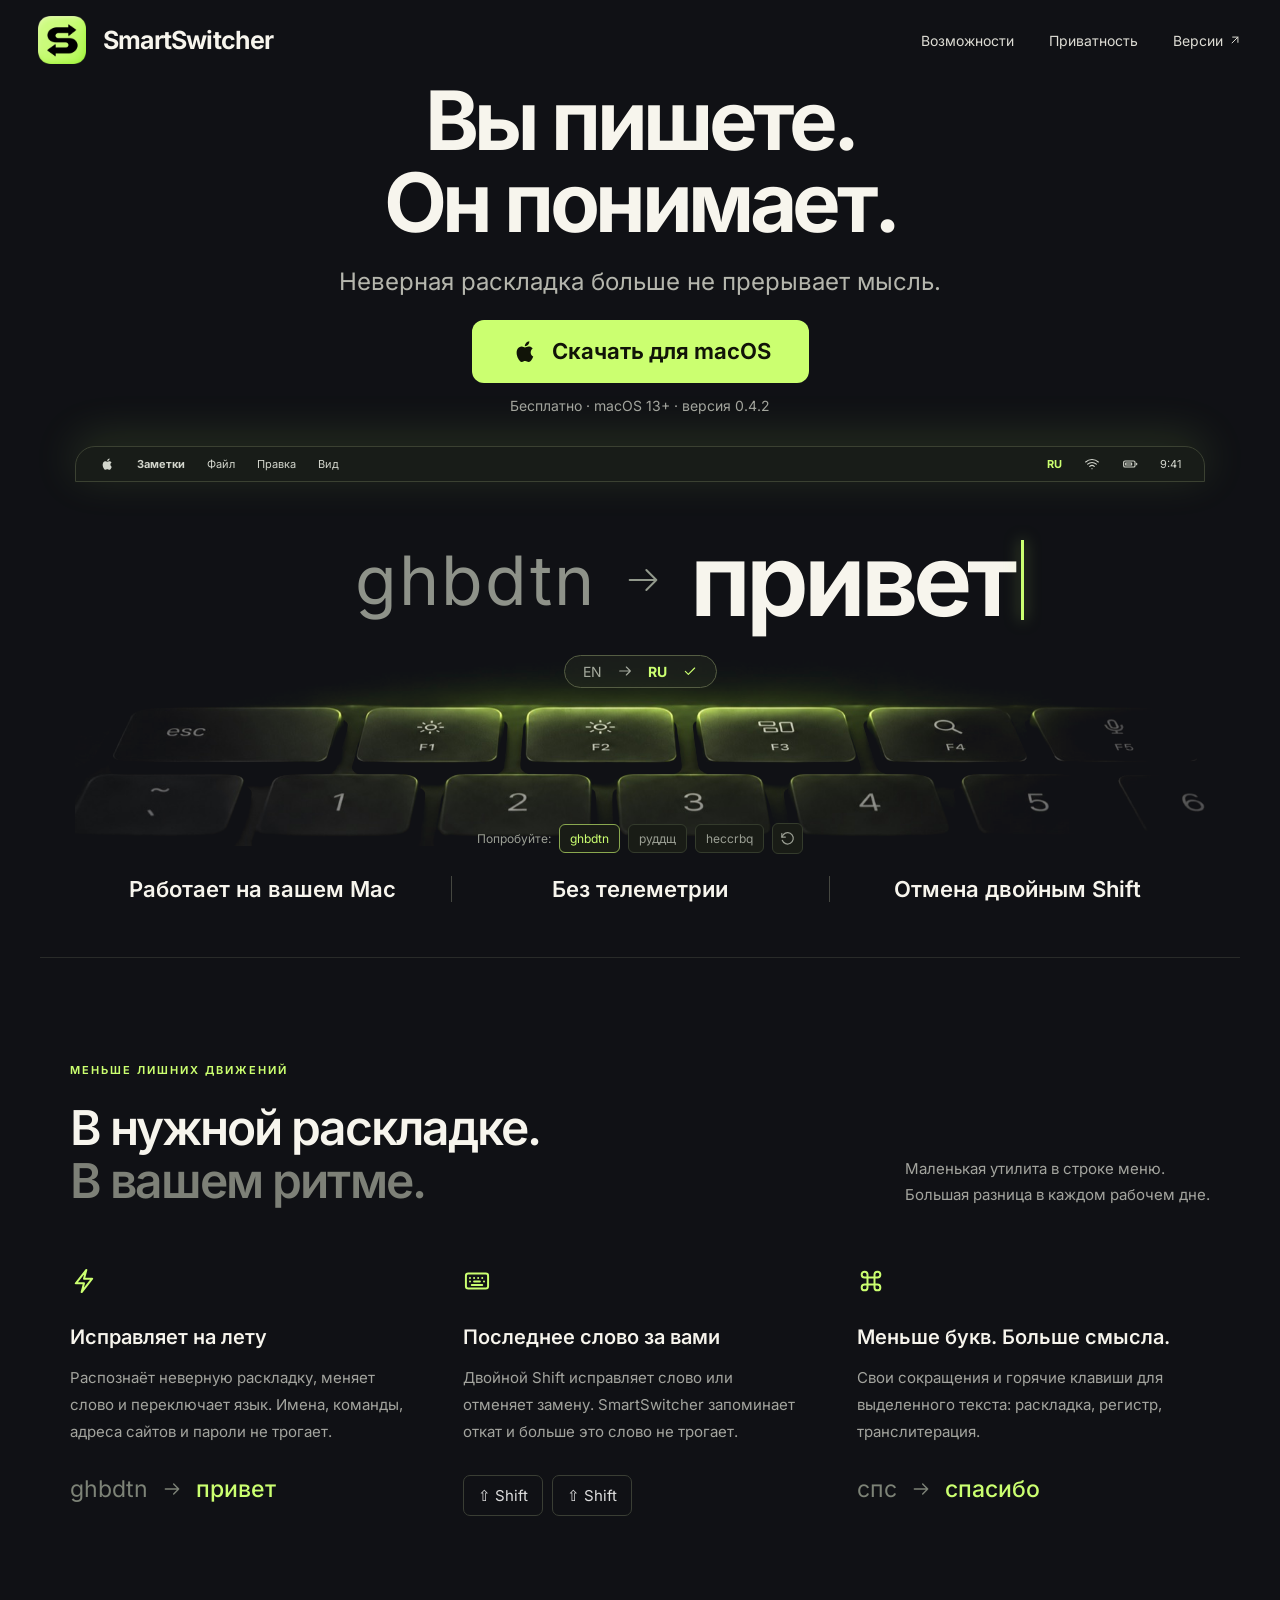
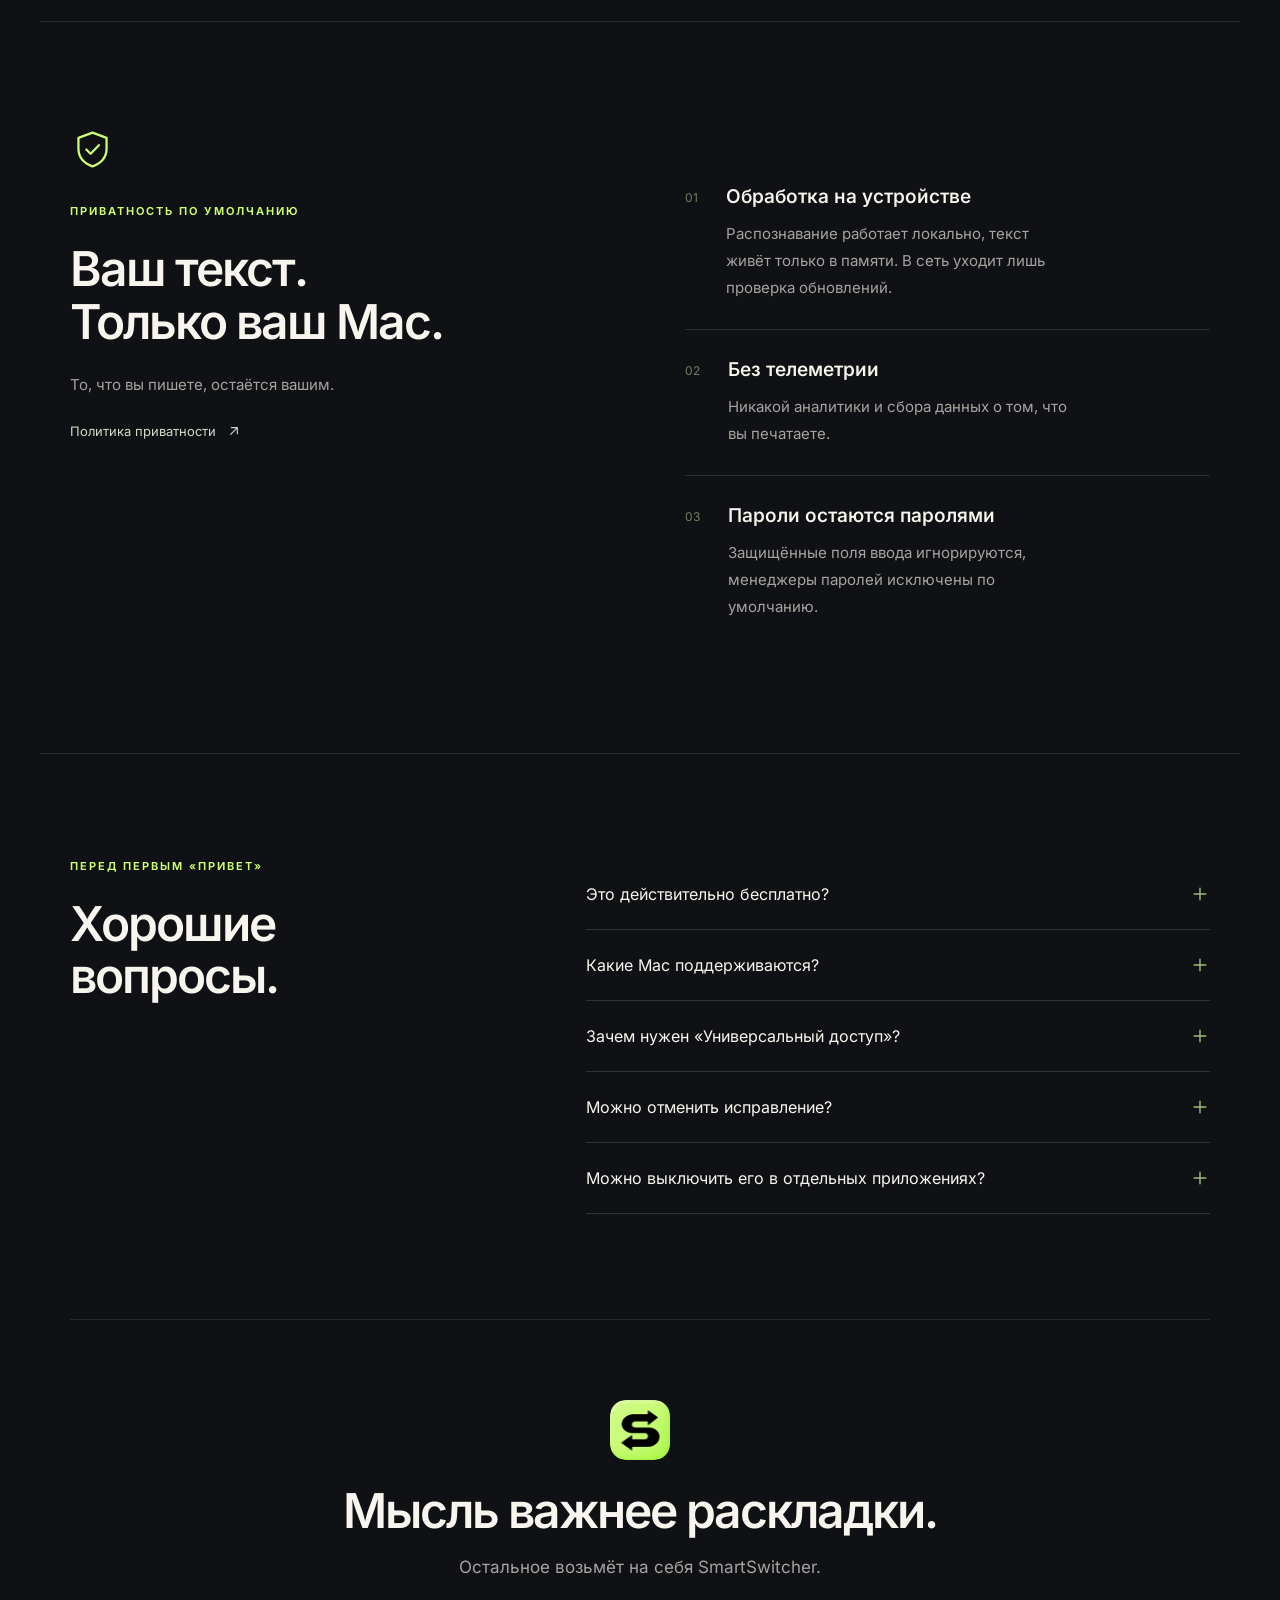
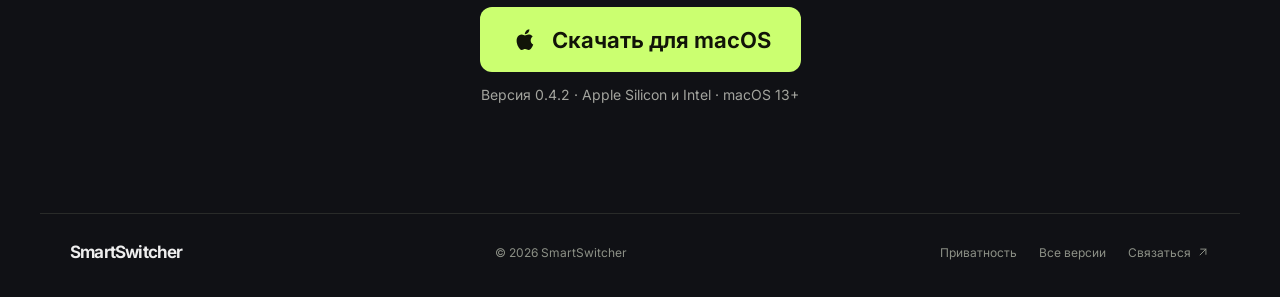
==== commit 5252e0a8: "Сайт: новая иконка (S со стрелками) Логотип, favicon и apple-touch-icon из финальной иконки; строка " ====
--- a/index.html
+++ b/index.html
@@ -8,7 +8,7 @@
   <meta property="og:description" content="Неверная раскладка больше не прерывает мысль. Бесплатно для macOS 13+.">
   <meta property="og:url" content="https://smartswitcher.app/">
   <title>SmartSwitcher — вы пишете, он понимает</title>
-  <link rel="icon" href="icon.svg" type="image/svg+xml">
+  <link rel="icon" href="assets/favicon-32.png" sizes="32x32" type="image/png"><link rel="icon" href="assets/favicon-64.png" sizes="64x64" type="image/png"><link rel="apple-touch-icon" href="assets/apple-touch-icon.png">
   <link rel="preload" href="assets/inter-cyrillic.woff2" as="font" type="font/woff2" crossorigin>
   <link rel="stylesheet" href="styles.css">
 </head>
@@ -31,7 +31,7 @@
 </defs></svg>
 <a class="skip" href="#main">Перейти к содержимому</a>
 <header>
-  <a href="#" class="brand" aria-label="SmartSwitcher — в начало"><span class="logo" aria-hidden="true">Aa</span>SmartSwitcher</a>
+  <a href="#" class="brand" aria-label="SmartSwitcher — в начало"><img class="logo" src="assets/logo.png" alt="" width="48" height="48">SmartSwitcher</a>
   <nav id="nav"><a href="#features">Возможности</a><a href="#privacy">Приватность</a><a href="https://github.com/SeregaProt/SmartSwitcher-releases/releases">Версии <svg class="i"><use href="#arrow-up-right"/></svg></a></nav>
   <button class="menu" aria-label="Открыть меню" aria-expanded="false" aria-controls="nav"><svg class="i open"><use href="#list"/></svg><svg class="i close"><use href="#x"/></svg></button>
 </header>
@@ -42,7 +42,7 @@
   <a class="download" href="https://github.com/SeregaProt/SmartSwitcher-releases/releases/latest/download/SmartSwitcher.dmg"><svg class="i fill"><use href="#apple"/></svg>Скачать для macOS</a>
   <p class="meta">Бесплатно · macOS 13+ · версия 0.4.2</p>
   <div class="demo">
-    <div class="menubar"><div><svg class="i fill"><use href="#apple"/></svg><b>Заметки</b><span>Файл</span><span>Правка</span><span>Вид</span></div><div><span class="app">Aa</span><span id="menubar-layout">RU</span><svg class="i"><use href="#wifi"/></svg><svg class="i"><use href="#battery"/></svg><span>9:41</span></div></div>
+    <div class="menubar"><div><svg class="i fill"><use href="#apple"/></svg><b>Заметки</b><span>Файл</span><span>Правка</span><span>Вид</span></div><div><span class="app" id="menubar-layout">RU</span><svg class="i"><use href="#wifi"/></svg><svg class="i"><use href="#battery"/></svg><span>9:41</span></div></div>
     <div class="editor">
       <div class="conversion"><input id="demo-input" value="ghbdtn" maxlength="22" aria-label="Текст в неверной раскладке" spellcheck="false" autocomplete="off" autocapitalize="off"><svg class="i convert-arrow"><use href="#arrow"/></svg><output id="demo-output" aria-live="polite"><span id="demo-result">привет</span><span class="caret"></span></output></div>
       <div class="language"><span id="lang-from">EN</span><svg class="i"><use href="#arrow"/></svg><strong id="lang-to">RU</strong><svg class="i"><use href="#check"/></svg></div>
@@ -83,7 +83,7 @@
   </div>
 </section>
 
-<section class="closing"><span class="logo" aria-hidden="true">Aa</span><h2>Мысль важнее раскладки.</h2><p>Остальное возьмёт на себя SmartSwitcher.</p><a class="download" href="https://github.com/SeregaProt/SmartSwitcher-releases/releases/latest/download/SmartSwitcher.dmg"><svg class="i fill"><use href="#apple"/></svg>Скачать для macOS</a><span class="meta">Версия 0.4.2 · Apple Silicon и Intel · macOS 13+</span></section>
+<section class="closing"><img class="logo" src="assets/logo.png" alt="" width="48" height="48"><h2>Мысль важнее раскладки.</h2><p>Остальное возьмёт на себя SmartSwitcher.</p><a class="download" href="https://github.com/SeregaProt/SmartSwitcher-releases/releases/latest/download/SmartSwitcher.dmg"><svg class="i fill"><use href="#apple"/></svg>Скачать для macOS</a><span class="meta">Версия 0.4.2 · Apple Silicon и Intel · macOS 13+</span></section>
 </main>
 <footer><a class="brand" href="#">SmartSwitcher</a><span>© 2026 SmartSwitcher</span><div><a href="privacy.html">Приватность</a><a href="https://github.com/SeregaProt/SmartSwitcher-releases/releases">Все версии</a><a href="https://github.com/SeregaProt/SmartSwitcher-releases/issues">Связаться <svg class="i"><use href="#arrow-up-right"/></svg></a></div></footer>
 <script src="app.js"></script>
--- a/styles.css
+++ b/styles.css
@@ -2,7 +2,7 @@
 @font-face{font-family:'Inter Variable';font-style:normal;font-display:swap;font-weight:100 900;src:url(assets/inter-latin.woff2) format('woff2-variations');unicode-range:U+0000-00FF,U+0131,U+0152-0153,U+02BB-02BC,U+02C6,U+02DA,U+02DC,U+0304,U+0308,U+0329,U+2000-206F,U+20AC,U+2122,U+2191,U+2193,U+2212,U+2215,U+FEFF,U+FFFD}
 :root{font-family:'Inter Variable',Inter,-apple-system,BlinkMacSystemFont,sans-serif;color:#f7f5ed;background:#101115;color-scheme:dark;font-synthesis:none;--lime:#cbff70;--muted:#a3a49e;scroll-behavior:smooth}*{box-sizing:border-box}body{margin:0;background:#101115;overflow-x:hidden}a{color:inherit;text-decoration:none}button,input{font:inherit}button,a,input,summary{-webkit-tap-highlight-color:transparent}button{cursor:pointer;background:none;border:0}a,button,summary{touch-action:manipulation}a:focus-visible,button:focus-visible,summary:focus-visible,input:focus-visible{outline:2px solid var(--lime);outline-offset:6px}button{color:inherit}
 .symbols{position:absolute;width:0;height:0;overflow:hidden}.i{width:1em;height:1em;fill:none;stroke:currentColor;stroke-width:1.7;stroke-linecap:round;stroke-linejoin:round;flex:none}.i.fill{fill:currentColor;stroke:none}
-.logo{display:grid;place-items:center;width:48px;height:48px;border-radius:12px;background:var(--lime);color:#0d0f0a;font-weight:800;font-size:22px;letter-spacing:-1px;line-height:1;flex:none}
+.logo{display:block;width:48px;height:48px;flex:none}
 header{max-width:1260px;margin:auto;height:98px;display:flex;align-items:center;justify-content:space-between;padding:0 28px;position:relative}.brand{display:flex;gap:17px;align-items:center;font-weight:680;font-size:25px;letter-spacing:-.8px}nav{display:flex;gap:35px;align-items:center;font-size:14px;color:#dddcd4}nav a,footer a{display:flex;gap:5px;align-items:center}nav a:hover,footer a:hover{color:var(--lime)}nav .i{width:14px;height:14px}.menu{display:none}.menu .i{width:24px;height:24px}.menu .close{display:none}.menu[aria-expanded=true] .open{display:none}.menu[aria-expanded=true] .close{display:block}
 .hero{text-align:center;padding-top:22px;overflow:hidden}h1{font-size:clamp(64px,7.6vw,110px);line-height:.99;letter-spacing:-6px;font-weight:680;margin:0 20px 27px}.lead{font-size:24px;line-height:1.5;color:#b5b6ad;margin:0 20px 28px}.download{display:inline-flex;align-items:center;justify-content:center;gap:13px;background:var(--lime);color:#111408;padding:18px 30px;border-radius:12px;font-weight:660;font-size:22px;transition:transform .2s,background .2s;min-height:60px}.download .i{width:29px;height:29px}.download:hover{background:#ddffa3;transform:translateY(-2px)}.meta{display:block;color:var(--muted);font-size:14px;margin:14px 0 0}
 .demo{max-width:1180px;margin:35px auto 0;position:relative;min-height:430px;padding:0 25px}.menubar{position:relative;z-index:2;height:36px;border:1px solid #3b4132;border-radius:20px 20px 0 0;background:#181c18;box-shadow:0 -8px 45px #c4ff7025;display:flex;justify-content:space-between;padding:0 23px;align-items:center;font-size:11px;color:#d2d5cc}.menubar>div{display:flex;gap:22px;align-items:center}.menubar .i{width:16px;height:16px}.menubar .app{font-weight:700;color:var(--lime)}.editor{position:relative;z-index:2;padding:35px 20px 0}.conversion{display:flex;justify-content:center;align-items:center;gap:27px}.conversion input{min-width:0;width:340px;background:transparent;color:#8e9289;font-size:68px;font-weight:400;text-align:right;letter-spacing:2px;border:0;padding:8px 0;outline-offset:2px}.conversion output{font-size:100px;font-weight:650;letter-spacing:-5px;display:flex;align-items:center;max-width:60%;overflow-wrap:anywhere;line-height:1.2}.convert-arrow{color:#92998c;flex:none;width:40px;height:40px;stroke-width:1.2}.caret{display:inline-block;width:3px;height:80px;background:var(--lime);margin-left:9px;box-shadow:0 0 15px #c9ff7080;flex:none;animation:blink 1.1s steps(1) infinite}@keyframes blink{50%{opacity:0}}.language{margin:15px auto 0;display:inline-flex;align-items:center;gap:15px;padding:7px 18px;border:1px solid #555d43;background:#252a2080;border-radius:22px;color:#a4a99d;font-size:14px}.language .i{width:16px;height:16px}.language strong,.language .i:last-child{color:var(--lime)}.keyboard{width:100%;height:280px;object-fit:cover;object-position:center;display:block;margin-top:-20px}.demo-tools{position:relative;z-index:3;display:flex;gap:8px;justify-content:center;align-items:center;margin-top:-25px;font-size:12px;color:#9b9f94}.demo-tools button{padding:6px 10px;background:#191c16;border:1px solid #343b2c;border-radius:6px}.demo-tools button:hover,.demo-tools button[aria-pressed=true]{border-color:#8aa84f;color:var(--lime)}.demo-tools .undo{padding:6px;display:flex}.demo-tools .undo .i{width:17px;height:17px}.undone{color:#9ea295}
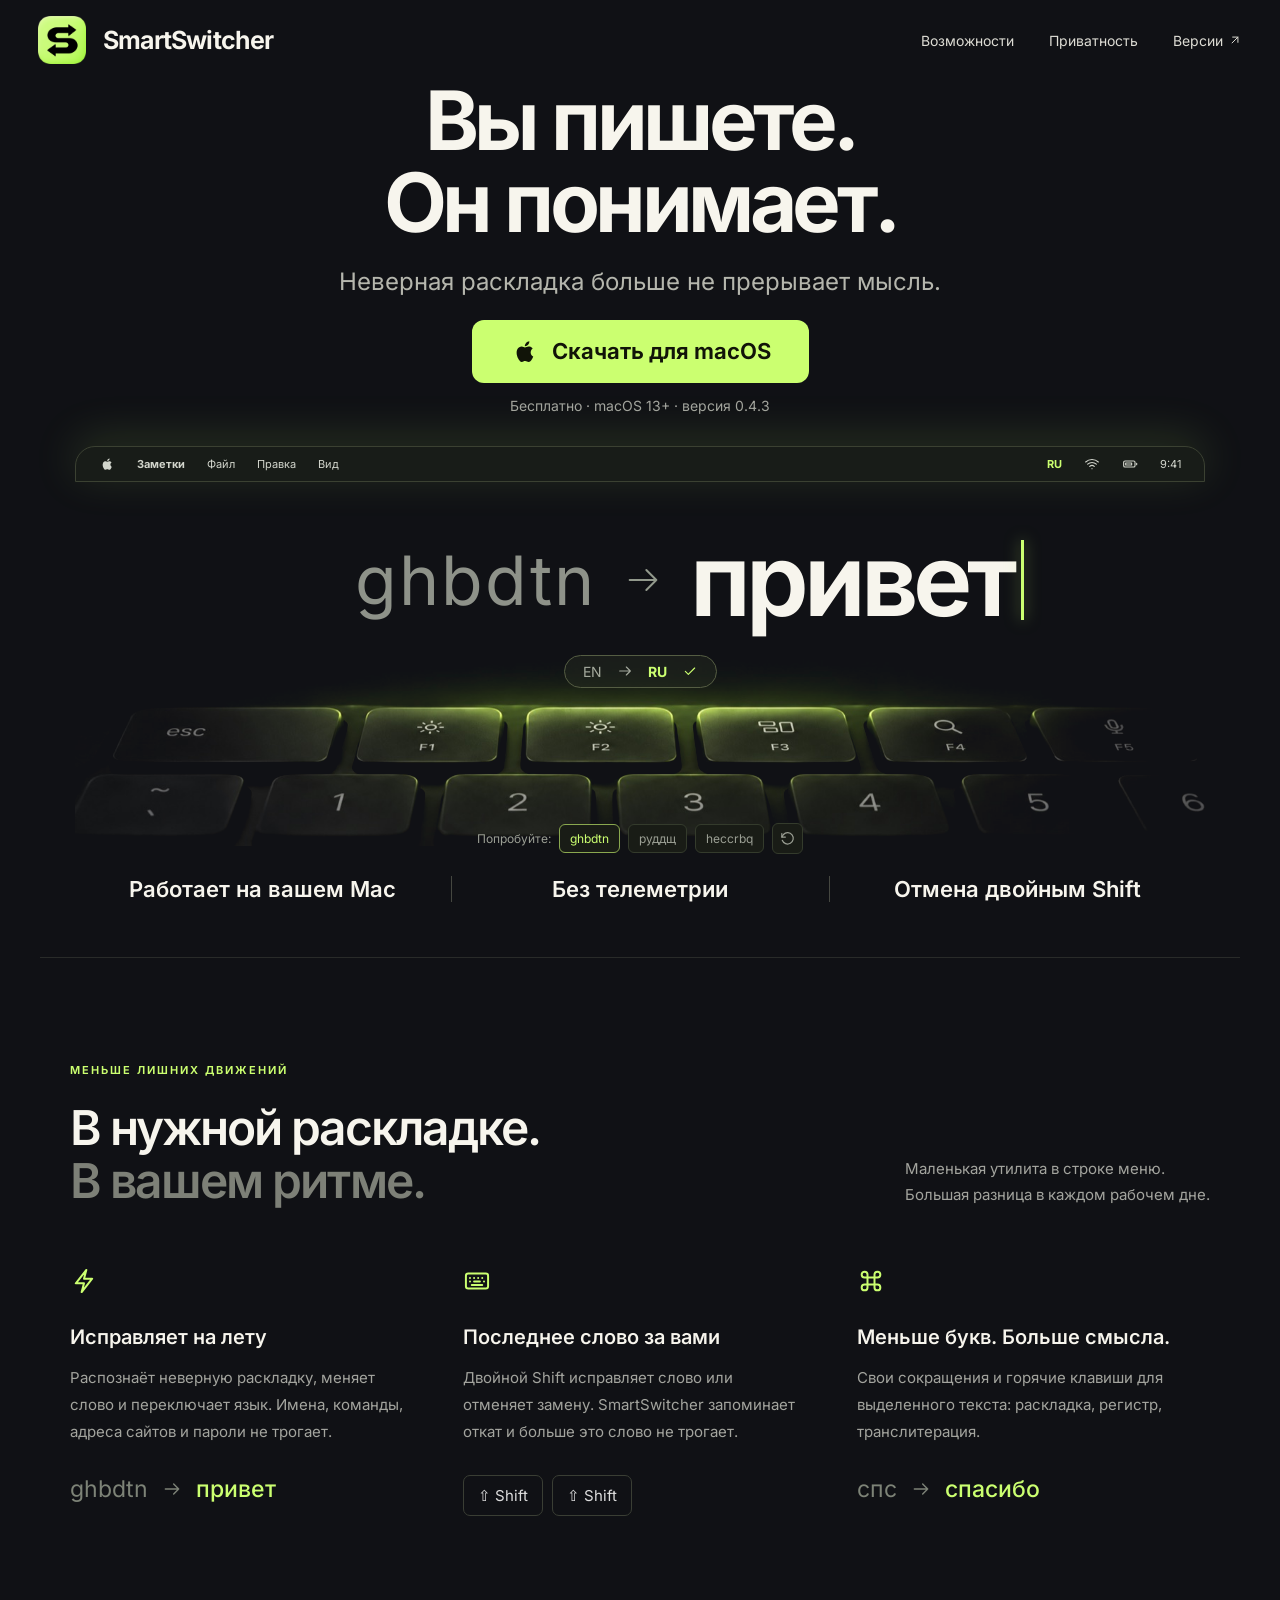
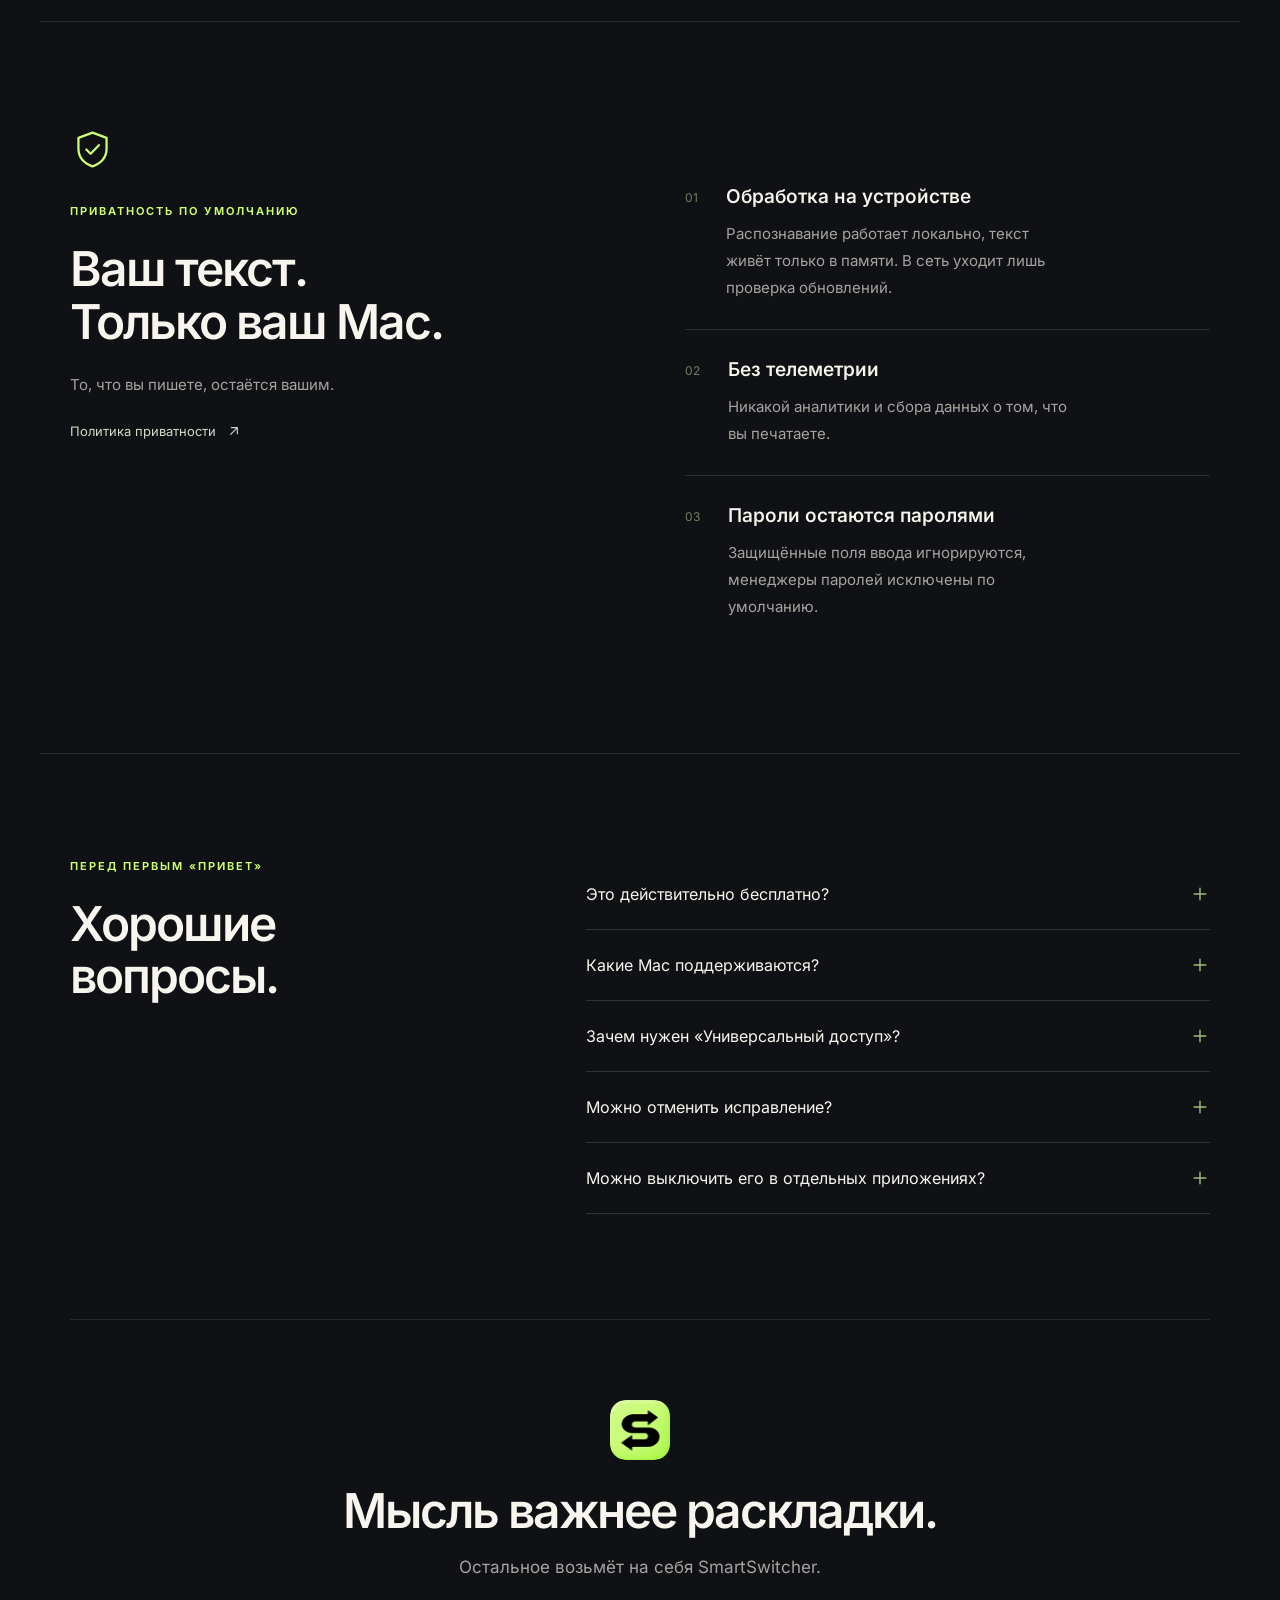
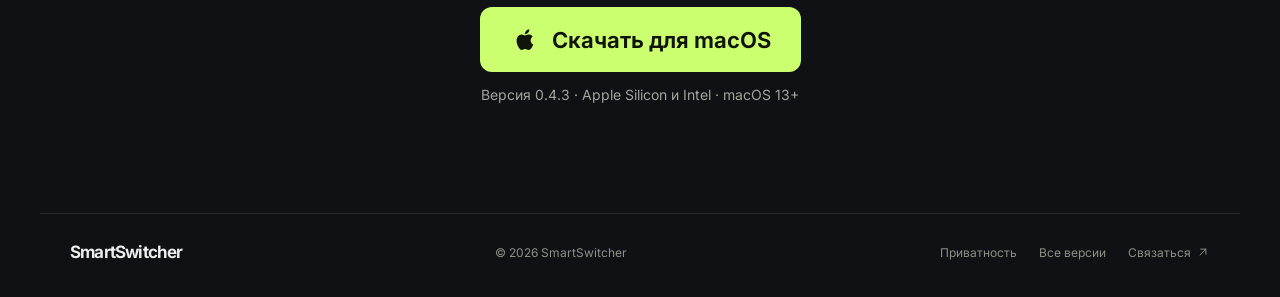
==== commit 097a0670: "Сайт: версия 0.4.3 Co-Authored-By: Claude Opus 5.5 (1M context) <noreply@anthropic.com>" ====
--- a/index.html
+++ b/index.html
@@ -40,7 +40,7 @@
   <h1>Вы пишете.<br>Он понимает.</h1>
   <p class="lead">Неверная раскладка больше не прерывает мысль.</p>
   <a class="download" href="https://github.com/SeregaProt/SmartSwitcher-releases/releases/latest/download/SmartSwitcher.dmg"><svg class="i fill"><use href="#apple"/></svg>Скачать для macOS</a>
-  <p class="meta">Бесплатно · macOS 13+ · версия 0.4.2</p>
+  <p class="meta">Бесплатно · macOS 13+ · версия 0.4.3</p>
   <div class="demo">
     <div class="menubar"><div><svg class="i fill"><use href="#apple"/></svg><b>Заметки</b><span>Файл</span><span>Правка</span><span>Вид</span></div><div><span class="app" id="menubar-layout">RU</span><svg class="i"><use href="#wifi"/></svg><svg class="i"><use href="#battery"/></svg><span>9:41</span></div></div>
     <div class="editor">
@@ -83,7 +83,7 @@
   </div>
 </section>
 
-<section class="closing"><img class="logo" src="assets/logo.png" alt="" width="48" height="48"><h2>Мысль важнее раскладки.</h2><p>Остальное возьмёт на себя SmartSwitcher.</p><a class="download" href="https://github.com/SeregaProt/SmartSwitcher-releases/releases/latest/download/SmartSwitcher.dmg"><svg class="i fill"><use href="#apple"/></svg>Скачать для macOS</a><span class="meta">Версия 0.4.2 · Apple Silicon и Intel · macOS 13+</span></section>
+<section class="closing"><img class="logo" src="assets/logo.png" alt="" width="48" height="48"><h2>Мысль важнее раскладки.</h2><p>Остальное возьмёт на себя SmartSwitcher.</p><a class="download" href="https://github.com/SeregaProt/SmartSwitcher-releases/releases/latest/download/SmartSwitcher.dmg"><svg class="i fill"><use href="#apple"/></svg>Скачать для macOS</a><span class="meta">Версия 0.4.3 · Apple Silicon и Intel · macOS 13+</span></section>
 </main>
 <footer><a class="brand" href="#">SmartSwitcher</a><span>© 2026 SmartSwitcher</span><div><a href="privacy.html">Приватность</a><a href="https://github.com/SeregaProt/SmartSwitcher-releases/releases">Все версии</a><a href="https://github.com/SeregaProt/SmartSwitcher-releases/issues">Связаться <svg class="i"><use href="#arrow-up-right"/></svg></a></div></footer>
 <script src="app.js"></script>
